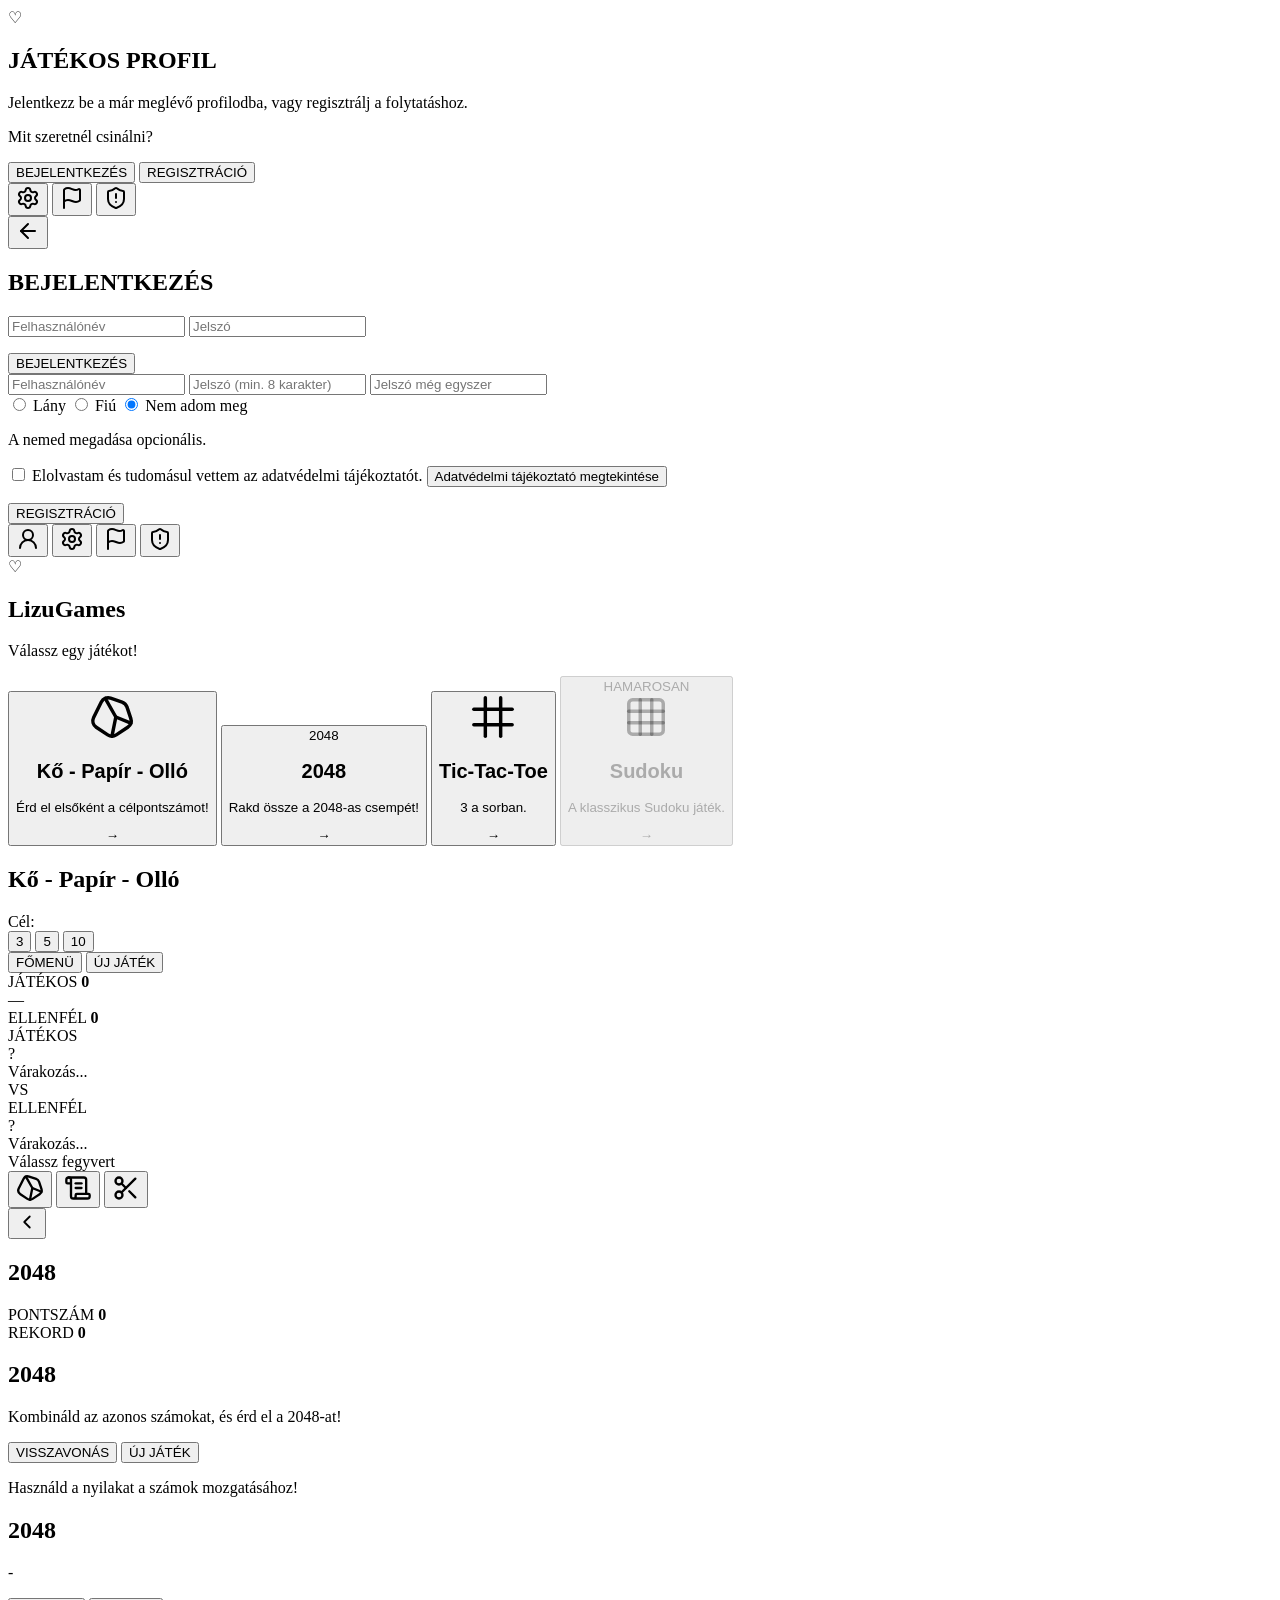
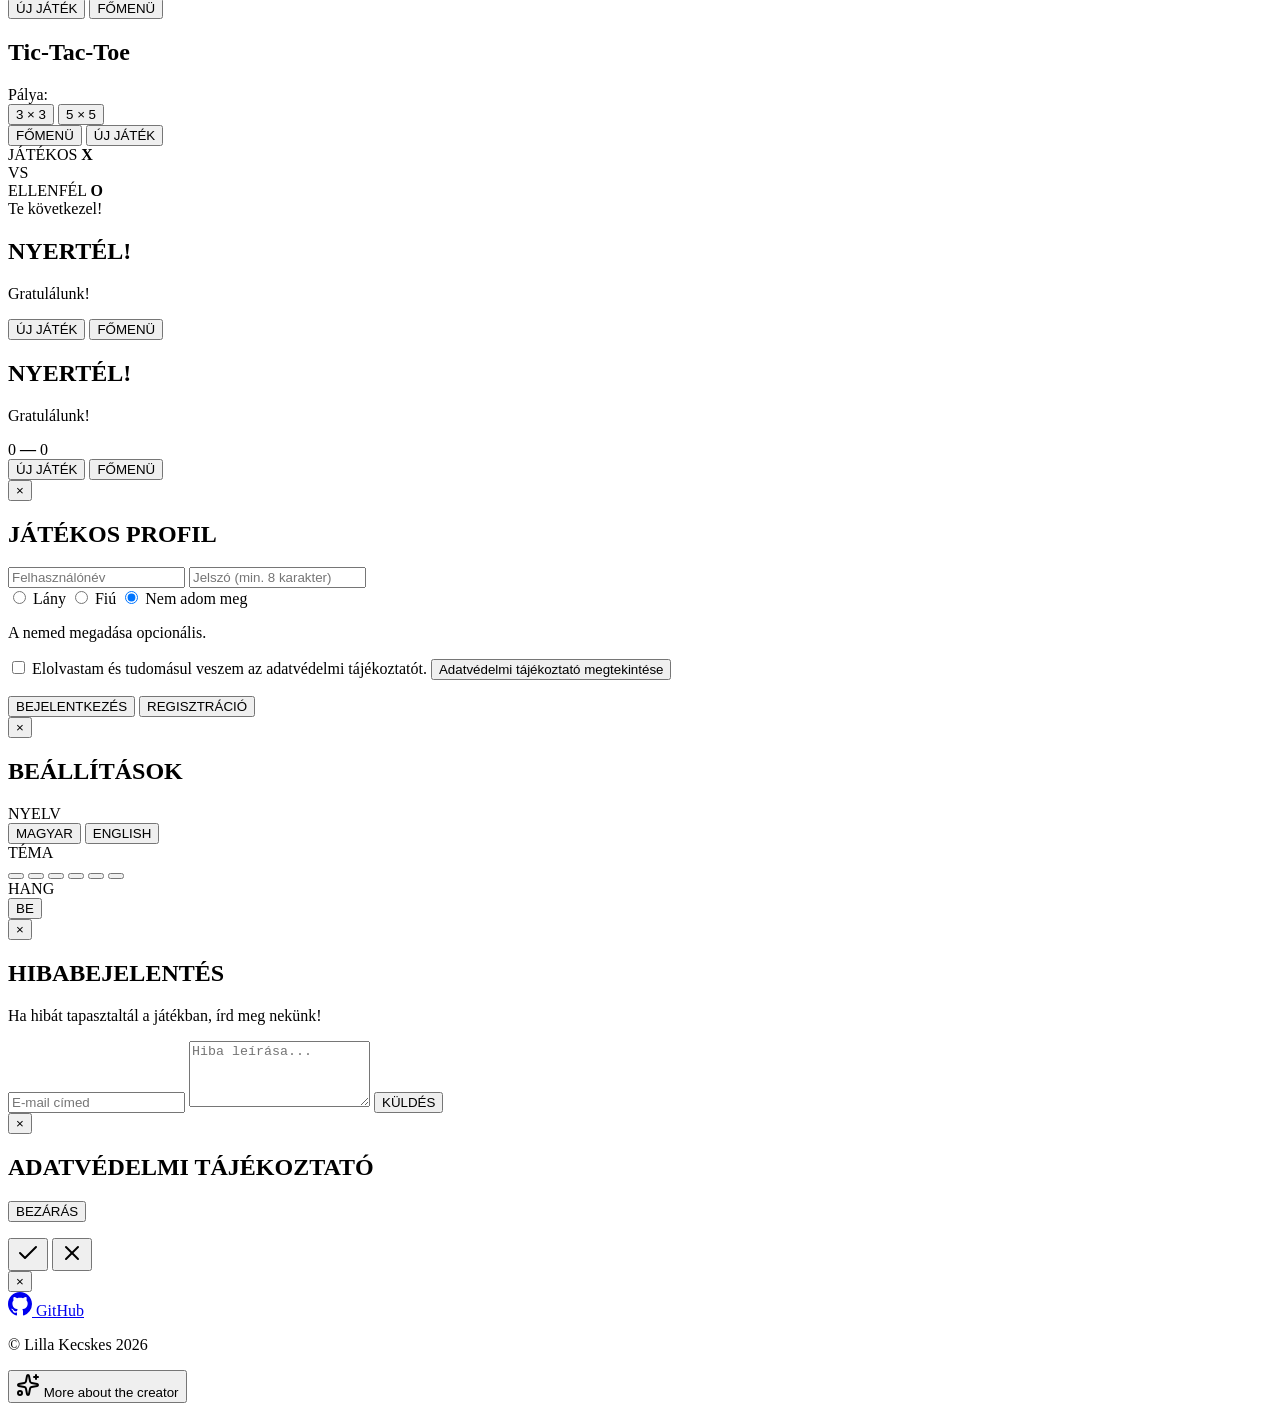
==== public/index.html @ 019bc243 "javitas html" ====
<!DOCTYPE html>
</html><html lang="hu">

<head>
    <meta charset="UTF-8">
    <meta name="viewport" content="width=device-width, initial-scale=1.0">
    <title>Lizu&lt;3</title>
    <link rel="stylesheet" href="style.css">
</head>

<body>
    <main class="game-container">

        <section id="auth-screen" class="screen active">
            <div class="auth-page-content">

                <div class="logo">
                    <span class="logo-heart-text">♡</span>
                </div>

                <h1 class="games-title">
                    <span data-i18n="playerProfile">
                        JÁTÉKOS PROFIL
                    </span>
                </h1>

                <p class="games-subtitle" data-i18n="authWelcome">
                    Jelentkezz be a már meglévő profilodba, vagy regisztrálj a folytatáshoz.
                </p>

                <div
                    id="auth-choice-view"
                    class="auth-choice-view">

                    <p
                        class="auth-choice-question">
                        Mit szeretnél csinálni?
                    </p>

                    <div class="auth-choice-buttons">

                        <button
                            id="auth-login-tab"
                            class="primary-btn auth-choice-btn"
                            type="button"
                            data-i18n="login">
                            BEJELENTKEZÉS
                        </button>

                        <button
                            id="auth-register-tab"
                            class="secondary-btn auth-choice-btn"
                            type="button"
                            data-i18n="register">
                            REGISZTRÁCIÓ
                        </button>

                    </div>

                </div>

                <div class="auth-page-top-buttons">

                    <button
                        id="auth-settings-btn"
                        class="icon-btn"
                        title="Beállítások"
                        aria-label="Beállítások">

                        <svg xmlns="http://www.w3.org/2000/svg"
                            width="24"
                            height="24"
                            viewBox="0 0 24 24"
                            fill="none"
                            stroke="currentColor"
                            stroke-width="2"
                            stroke-linecap="round"
                            stroke-linejoin="round">

                            <path
                                d="M9.671 4.136a2.34 2.34 0 0 1 4.659 0
                                2.34 2.34 0 0 0 3.319 1.915
                                2.34 2.34 0 0 1 2.33 4.033
                                2.34 2.34 0 0 0 0 3.831
                                2.34 2.34 0 0 1-2.33 4.033
                                2.34 2.34 0 0 0-3.319 1.915
                                2.34 2.34 0 0 1-4.659 0
                                2.34 2.34 0 0 0-3.32-1.915
                                2.34 2.34 0 0 1-2.33-4.033
                                2.34 2.34 0 0 0 0-3.831
                                A2.34 2.34 0 0 1 6.35 6.051
                                a2.34 2.34 0 0 0 3.319-1.915" />

                            <circle cx="12" cy="12" r="3" />

                        </svg>
                    </button>

                    <button
                        id="auth-report-modal-btn"
                        class="icon-btn"
                        title="Hibabejelentés"
                        aria-label="Hibabejelentés">

                        <svg xmlns="http://www.w3.org/2000/svg"
                            width="24"
                            height="24"
                            viewBox="0 0 24 24"
                            fill="none"
                            stroke="currentColor"
                            stroke-width="2"
                            stroke-linecap="round"
                            stroke-linejoin="round">

                            <path
                                d="M4 22V4a1 1 0 0 1 .4-.8
                                A6 6 0 0 1 8 2c3 0 5 2
                                7.333 2q2 0 3.067-.8
                                A1 1 0 0 1 20 4v10
                                a1 1 0 0 1-.4.8
                                A6 6 0 0 1 16 16
                                c-3 0-5-2-8-2
                                a6 6 0 0 0-4 1.528" />

                        </svg>
                    </button>

                    <button
                        id="auth-privacy-modal-btn"
                        class="icon-btn"
                        title="Adatvédelmi tájékoztató"
                        aria-label="Adatvédelmi tájékoztató">

                        <svg xmlns="http://www.w3.org/2000/svg"
                            width="24"
                            height="24"
                            viewBox="0 0 24 24"
                            fill="none"
                            stroke="currentColor"
                            stroke-width="2"
                            stroke-linecap="round"
                            stroke-linejoin="round">

                            <path
                                d="M20 13c0 5-3.5 7.5-7.66 8.95
                                a1 1 0 0 1-.67-.01
                                C7.5 20.5 4 18 4 13V6
                                a1 1 0 0 1 1-1
                                c2 0 4.5-1.2 6.24-2.72
                                a1.17 1.17 0 0 1 1.52 0
                                C14.51 3.81 17 5 19 5
                                a1 1 0 0 1 1 1z" />

                            <path d="M12 8v4" />
                            <path d="M12 16h.01" />

                        </svg>
                    </button>

                </div>

                <div
                    id="auth-form-view"
                    class="auth-form-view">

                    <div class="auth-form-header">

                        <button
                            id="auth-back-btn"
                            class="auth-back-btn"
                            type="button"
                            aria-label="Vissza"
                            title="Vissza">

                            <svg xmlns="http://www.w3.org/2000/svg"
                                width="24"
                                height="24"
                                viewBox="0 0 24 24"
                                fill="none"
                                stroke="currentColor"
                                stroke-width="2"
                                stroke-linecap="round"
                                stroke-linejoin="round"
                                aria-hidden="true">
                                <path d="M19 12H5" />
                                <path d="M12 19l-7-7 7-7" />
                            </svg>

                        </button>

                        <h2
                            id="auth-form-title"
                            class="auth-form-title">
                            BEJELENTKEZÉS
                        </h2>

                    </div>

                <div id="auth-login-form" class="auth-page-form">

                    <div class="auth-inputs">

                        <input
                            type="text"
                            id="auth-login-username"
                            placeholder="Felhasználónév"
                            maxlength="20"
                            autocomplete="username">

                        <input
                            type="password"
                            id="auth-login-password"
                            placeholder="Jelszó"
                            maxlength="128"
                            autocomplete="current-password">

                        <p
                            id="profile-auth-error"
                            class="error-text"
                            role="alert">
                        </p>

                    </div>

                    <button
                        id="auth-login-submit"
                        class="primary-btn auth-submit-btn"
                        type="button"
                        data-i18n="login">
                        BEJELENTKEZÉS
                    </button>

                </div>

                <div
                    id="auth-register-form"
                    class="auth-page-form">

                    <div class="auth-inputs">

                        <input
                            type="text"
                            id="auth-register-username"
                            placeholder="Felhasználónév"
                            maxlength="20"
                            autocomplete="username">

                        <input
                            type="password"
                            id="auth-register-password"
                            placeholder="Jelszó (min. 8 karakter)"
                            maxlength="128"
                            autocomplete="new-password">

                        <input
                            type="password"
                            id="auth-register-password-confirm"
                            placeholder="Jelszó még egyszer"
                            maxlength="128"
                            autocomplete="new-password">

                        <div class="gender-selection">

                            <label class="gender-btn">

                                <input
                                    type="radio"
                                    name="auth-gender"
                                    value="girl">

                                <span data-i18n="girl">
                                    Lány
                                </span>

                            </label>

                            <label class="gender-btn">

                                <input
                                    type="radio"
                                    name="auth-gender"
                                    value="boy">

                                <span data-i18n="boy">
                                    Fiú
                                </span>

                            </label>

                            <label class="gender-btn">

                                <input
                                    type="radio"
                                    name="auth-gender"
                                    value=""
                                    checked>

                                <span data-i18n="genderNone">
                                    Nem adom meg
                                </span>

                            </label>

                        </div>

                        <p
                            class="field-note"
                            data-i18n="genderOptionalNote">
                            A nemed megadása opcionális.
                        </p>

                        <div class="privacy-consent-row">

                            <label class="privacy-checkbox-label">

                                <input
                                    type="checkbox"
                                    id="auth-register-privacy">

                                <span data-i18n="privacyCheckboxLabel">
                                    Elolvastam és tudomásul vettem az adatvédelmi tájékoztatót.
                                </span>

                            </label>

                            <button
                                type="button"
                                id="auth-register-privacy-link"
                                class="privacy-link-btn"
                                data-i18n="privacyCheckboxLink">
                                Adatvédelmi tájékoztató megtekintése
                            </button>

                        </div>

                        <p
                            id="auth-register-error"
                            class="error-text"
                            role="alert">
                        </p>

                    </div>

                    <button
                        id="auth-register-submit"
                        class="primary-btn auth-submit-btn"
                        type="button"
                        data-i18n="register">
                        REGISZTRÁCIÓ
                    </button>

                </div>

                </div>

            </div>
        </section>

        <section id="menu-screen" class="screen">

            <div class="top-settings-bar">

                <button
                    id="profile-btn"
                    class="icon-btn"
                    title="Profil"
                    aria-label="Profil">

                    <svg xmlns="http://www.w3.org/2000/svg"
                        width="24"
                        height="24"
                        viewBox="0 0 24 24"
                        fill="none"
                        stroke="currentColor"
                        stroke-width="2"
                        stroke-linecap="round"
                        stroke-linejoin="round">

                        <circle cx="12" cy="8" r="5" />
                        <path d="M20 21a8 8 0 0 0-16 0" />

                    </svg>
                </button>

                <button
                    id="settings-btn"
                    class="icon-btn"
                    title="Beállítások"
                    aria-label="Beállítások">

                    <svg xmlns="http://www.w3.org/2000/svg"
                        width="24"
                        height="24"
                        viewBox="0 0 24 24"
                        fill="none"
                        stroke="currentColor"
                        stroke-width="2"
                        stroke-linecap="round"
                        stroke-linejoin="round">

                        <path
                            d="M9.671 4.136a2.34 2.34 0 0 1 4.659 0
                            2.34 2.34 0 0 0 3.319 1.915
                            2.34 2.34 0 0 1 2.33 4.033
                            2.34 2.34 0 0 0 0 3.831
                            2.34 2.34 0 0 1-2.33 4.033
                            2.34 2.34 0 0 0-3.319 1.915
                            2.34 2.34 0 0 1-4.659 0
                            2.34 2.34 0 0 0-3.32-1.915
                            2.34 2.34 0 0 1-2.33-4.033
                            2.34 2.34 0 0 0 0-3.831
                            A2.34 2.34 0 0 1 6.35 6.051
                            a2.34 2.34 0 0 0 3.319-1.915" />

                        <circle cx="12" cy="12" r="3" />

                    </svg>
                </button>

                <button
                    id="report-modal-btn"
                    class="icon-btn"
                    title="Hibabejelentés"
                    aria-label="Hibabejelentés">

                    <svg xmlns="http://www.w3.org/2000/svg"
                        width="24"
                        height="24"
                        viewBox="0 0 24 24"
                        fill="none"
                        stroke="currentColor"
                        stroke-width="2"
                        stroke-linecap="round"
                        stroke-linejoin="round">

                        <path
                            d="M4 22V4a1 1 0 0 1 .4-.8
                            A6 6 0 0 1 8 2c3 0 5 2
                            7.333 2q2 0 3.067-.8
                            A1 1 0 0 1 20 4v10
                            a1 1 0 0 1-.4.8
                            A6 6 0 0 1 16 16
                            c-3 0-5-2-8-2
                            a6 6 0 0 0-4 1.528" />

                    </svg>
                </button>

                <button
                    id="privacy-modal-btn"
                    class="icon-btn"
                    title="Adatvédelmi tájékoztató"
                    aria-label="Adatvédelmi tájékoztató">

                    <svg xmlns="http://www.w3.org/2000/svg"
                        width="24"
                        height="24"
                        viewBox="0 0 24 24"
                        fill="none"
                        stroke="currentColor"
                        stroke-width="2"
                        stroke-linecap="round"
                        stroke-linejoin="round">

                        <path
                            d="M20 13c0 5-3.5 7.5-7.66 8.95
                            a1 1 0 0 1-.67-.01
                            C7.5 20.5 4 18 4 13V6
                            a1 1 0 0 1 1-1
                            c2 0 4.5-1.2 6.24-2.72
                            a1.17 1.17 0 0 1 1.52 0
                            C14.51 3.81 17 5 19 5
                            a1 1 0 0 1 1 1z" />

                        <path d="M12 8v4" />
                        <path d="M12 16h.01" />

                    </svg>
                </button>

            </div>

            <div class="logo">
                <span class="logo-heart-text">♡</span>
            </div>

            <h1 class="games-title">
                <span data-i18n="siteTitle">
                    LizuGames
                </span>
            </h1>

            <p
                class="games-subtitle"
                data-i18n="selectGame">
                Válassz egy játékot!
            </p>

            <div class="games-grid">

                <!-- RPS -->
                <button
                    id="rps-game-btn"
                    class="game-card">

                    <div class="game-card-icon">

                        <svg xmlns="http://www.w3.org/2000/svg"
                            width="46"
                            height="46"
                            viewBox="0 0 24 24"
                            fill="none"
                            stroke="currentColor"
                            stroke-width="1.8"
                            stroke-linecap="round"
                            stroke-linejoin="round">

                            <path
                                d="M11.264 2.205A4 4 0 0 0 6.42 4.211l-4 8
                                a4 4 0 0 0 1.359 5.117l6 4
                                a4 4 0 0 0 4.438 0l6-4
                                a4 4 0 0 0 1.576-4.592l-2-6
                                a4 4 0 0 0-2.53-2.53z" />

                            <path d="M11.99 22 14 12l7.822 3.184" />
                            <path d="M14 12 8.47 2.302" />

                        </svg>

                    </div>

                    <div class="game-card-content">

                        <h2 data-i18n="rpsTitle">
                            Kő - Papír - Olló
                        </h2>

                        <p data-i18n="rpsDescription">
                            Érd el elsőként a célpontszámot!
                        </p>

                    </div>

                    <span class="game-card-arrow">
                        →
                    </span>

                </button>


                <!-- 2048 -->
                <button
                    id="2048-game-btn"
                    class="game-card">

                    <div class="game-card-icon">

                        <span class="game-2048-icon">
                            2048
                        </span>

                    </div>

                    <div class="game-card-content">

                        <h2 data-i18n="game2048Title">
                            2048
                        </h2>

                        <p data-i18n="game2048Description">
                            Rakd össze a 2048-as csempét!
                        </p>

                    </div>

                    <span class="game-card-arrow">
                        →
                    </span>

                </button>

                <button
                    id="tictactoe-game-btn"
                    class="game-card">

                    <div class="game-card-icon">

                        <svg xmlns="http://www.w3.org/2000/svg"
                            width="46"
                            height="46"
                            viewBox="0 0 24 24"
                            fill="none"
                            stroke="currentColor"
                            stroke-width="1.8"
                            stroke-linecap="round"
                            stroke-linejoin="round">

                            <path d="M8 2v20" />
                            <path d="M16 2v20" />
                            <path d="M2 8h20" />
                            <path d="M2 16h20" />

                        </svg>

                    </div>

                    <div class="game-card-content">

                        <h2 data-i18n="tictactoeTitle">
                            Tic-Tac-Toe
                        </h2>

                        <p data-i18n="tictactoeDescription">
                            3 a sorban.
                        </p>

                    </div>

                    <span class="game-card-arrow">
                        →
                    </span>

                </button>

                <button
                    id="sudoku-game-btn"
                    class="game-card game-card-disabled"
                    disabled
                    aria-disabled="true">

                    <span
                        class="game-card-coming-soon"
                        data-i18n="comingSoon">
                        HAMAROSAN
                    </span>

                    <div class="game-card-icon">

                        <svg xmlns="http://www.w3.org/2000/svg"
                            width="46"
                            height="46"
                            viewBox="0 0 24 24"
                            fill="none"
                            stroke="currentColor"
                            stroke-width="1.8"
                            stroke-linecap="round"
                            stroke-linejoin="round">

                            <rect x="3" y="3" width="18" height="18" rx="2" />

                            <path d="M3 9h18" />
                            <path d="M3 15h18" />
                            <path d="M9 3v18" />
                            <path d="M15 3v18" />

                        </svg>

                    </div>

                    <div class="game-card-content">

                        <h2 data-i18n="sudokuTitle">
                            Sudoku
                        </h2>

                        <p data-i18n="sudokuDescription">
                            A klasszikus Sudoku játék.
                        </p>

                    </div>

                    <span class="game-card-arrow">
                        →
                    </span>

                </button>

            </div>

        </section>

        <section id="game-screen" class="screen">

            <header class="game-header">

                <h1 data-i18n="title">
                    Kő - Papír - Olló
                </h1>

                <div class="top-controls-container">

                    <div class="target-score-selector">

                        <span
                            class="target-score-selector-label"
                            data-i18n="targetScoreLabel">
                            Cél:
                        </span>

                        <div class="target-score-buttons">

                            <button
                                class="target-score-btn"
                                data-difficulty="3">
                                3
                            </button>

                            <button
                                class="target-score-btn"
                                data-difficulty="5">
                                5
                            </button>

                            <button
                                class="target-score-btn"
                                data-difficulty="10">
                                10
                            </button>

                        </div>

                    </div>

                    <div class="game-header-buttons">

                        <button
                            id="menu-game-btn"
                            class="reset-btn"
                            data-i18n="mainMenu">
                            FŐMENÜ
                        </button>

                        <button
                            id="reset-btn"
                            class="reset-btn"
                            data-i18n="reset">
                            ÚJ JÁTÉK
                        </button>

                    </div>

                </div>

            </header>

            <div class="scoreboard">

                <div class="score-box">

                    <span
                        class="score-label"
                        data-i18n="you">
                        JÁTÉKOS
                    </span>

                    <strong
                        id="player-score"
                        class="score-num">
                        0
                    </strong>

                </div>

                <div class="score-divider">
                    —
                </div>

                <div class="score-box">

                    <span
                        class="score-label"
                        data-i18n="opponent">
                        ELLENFÉL
                    </span>

                    <strong
                        id="computer-score"
                        class="score-num">
                        0
                    </strong>

                </div>

            </div>

            <div
                id="target-score-info"
                class="target-score-info">
            </div>

            <div class="battle">

                <div class="player-card card">

                    <span
                        class="card-title"
                        data-i18n="you">
                        JÁTÉKOS
                    </span>

                    <div
                        id="player-choice"
                        class="choice-display">
                        ?
                    </div>

                    <span
                        id="player-choice-name"
                        class="choice-name"
                        data-i18n="waiting">
                        Várakozás...
                    </span>

                </div>

                <div class="vs">
                    VS
                </div>

                <div class="computer-card card">

                    <span
                        class="card-title"
                        data-i18n="opponent">
                        ELLENFÉL
                    </span>

                    <div
                        id="computer-choice"
                        class="choice-display">
                        ?
                    </div>

                    <span
                        id="computer-choice-name"
                        class="choice-name"
                        data-i18n="waiting">
                        Várakozás...
                    </span>

                </div>

            </div>

            <div
                id="result"
                class="result"
                data-i18n="chooseWeapon">
                Válassz fegyvert
            </div>

            <div id="round-status"></div>

            <div class="choices">

                <button
                    class="choice-btn"
                    data-choice="rock"
                    aria-label="Kő">

                    <svg xmlns="http://www.w3.org/2000/svg"
                        width="28"
                        height="28"
                        viewBox="0 0 24 24"
                        fill="none"
                        stroke="currentColor"
                        stroke-width="2"
                        stroke-linecap="round"
                        stroke-linejoin="round">

                        <path
                            d="M11.264 2.205A4 4 0 0 0 6.42 4.211l-4 8
                            a4 4 0 0 0 1.359 5.117l6 4
                            a4 4 0 0 0 4.438 0l6-4
                            a4 4 0 0 0 1.576-4.592l-2-6
                            a4 4 0 0 0-2.53-2.53z" />

                        <path d="M11.99 22 14 12l7.822 3.184" />
                        <path d="M14 12 8.47 2.302" />

                    </svg>

                </button>

                <button
                    class="choice-btn"
                    data-choice="paper"
                    aria-label="Papír">

                    <svg xmlns="http://www.w3.org/2000/svg"
                        width="28"
                        height="28"
                        viewBox="0 0 24 24"
                        fill="none"
                        stroke="currentColor"
                        stroke-width="2"
                        stroke-linecap="round"
                        stroke-linejoin="round">

                        <path d="M15 12h-5" />
                        <path d="M15 8h-5" />
                        <path d="M19 17V5a2 2 0 0 0-2-2H4" />

                        <path
                            d="M8 21h12a2 2 0 0 0 2-2v-1
                            a1 1 0 0 0-1-1H11
                            a1 1 0 0 0-1 1v1
                            a2 2 0 1 1-4 0V5
                            a2 2 0 1 0-4 0v2
                            a1 1 0 0 0 1 1h3" />

                    </svg>

                </button>

                <button
                    class="choice-btn"
                    data-choice="scissors"
                    aria-label="Olló">

                    <svg xmlns="http://www.w3.org/2000/svg"
                        width="28"
                        height="28"
                        viewBox="0 0 24 24"
                        fill="none"
                        stroke="currentColor"
                        stroke-width="2"
                        stroke-linecap="round"
                        stroke-linejoin="round">

                        <circle cx="6" cy="6" r="3" />
                        <path d="M8.12 8.12 12 12" />
                        <path d="M20 4 8.12 15.88" />
                        <circle cx="6" cy="18" r="3" />
                        <path d="M14.8 14.8 20 20" />

                    </svg>

                </button>

            </div>

        </section>

        <section id="game-2048-screen" class="screen">

            <header class="game-2048-header">

                <button
                    id="2048-menu-btn"
                    class="icon-btn"
                    title="Főmenü"
                    aria-label="Főmenü">

                    <svg xmlns="http://www.w3.org/2000/svg"
                        width="22"
                        height="22"
                        viewBox="0 0 24 24"
                        fill="none"
                        stroke="currentColor"
                        stroke-width="2"
                        stroke-linecap="round"
                        stroke-linejoin="round">

                        <path d="M15 18l-6-6 6-6" />

                    </svg>

                </button>

                <h1>
                    2048
                </h1>

                <div class="game-2048-score-container">

                    <div class="game-2048-score-box">

                        <span data-i18n="score2048">
                            PONTSZÁM
                        </span>

                        <strong id="2048-score">
                            0
                        </strong>

                    </div>

                    <div class="game-2048-score-box">

                        <span data-i18n="best2048">
                            REKORD
                        </span>

                        <strong id="2048-best">
                            0
                        </strong>

                    </div>

                </div>

            </header>

            <div class="game-2048-intro">

                <div>

                    <h2 data-i18n="game2048Title">
                        2048
                    </h2>

                    <p data-i18n="game2048Instructions">
                        Kombináld az azonos számokat, és érd el a 2048-at!
                    </p>

                </div>

                <div class="game-2048-actions">

                    <button
                        id="2048-undo-btn"
                        class="secondary-btn"
                        data-i18n="undo2048">
                        VISSZAVONÁS
                    </button>

                    <button
                        id="2048-new-game-btn"
                        class="primary-btn"
                        data-i18n="new2048Game">
                        ÚJ JÁTÉK
                    </button>

                </div>

            </div>

            <div
                id="2048-board"
                class="game-2048-board"
                aria-label="2048 game board">
            </div>

            <p
                id="2048-message"
                class="game-2048-message"
                data-i18n="game2048Ready">
                Használd a nyilakat a számok mozgatásához!
            </p>

            <div
                id="2048-overlay"
                class="game-2048-overlay">

                <div class="game-2048-overlay-content">

                    <h2 id="2048-overlay-title">
                        2048
                    </h2>

                    <p id="2048-overlay-text">
                        -
                    </p>

                    <button
                        id="2048-overlay-new-game"
                        class="primary-btn"
                        data-i18n="new2048Game">
                        ÚJ JÁTÉK
                    </button>

                    <button
                        id="2048-overlay-menu"
                        class="secondary-btn"
                        data-i18n="mainMenu">
                        FŐMENÜ
                    </button>

                </div>

            </div>

        </section>

        <section id="tictactoe-screen" class="screen">

            <header class="game-header">

                <h1 data-i18n="tictactoeTitle">
                    Tic-Tac-Toe
                </h1>

                <div class="top-controls-container">

                    <div class="target-score-selector">

                        <span
                            class="target-score-selector-label"
                            data-i18n="boardSizeLabel">
                            Pálya:
                        </span>

                        <div class="target-score-buttons">

                            <button
                                id="tictactoe-3x3-btn"
                                class="target-score-btn active">
                                3 × 3
                            </button>

                            <button
                                id="tictactoe-5x5-btn"
                                class="target-score-btn">
                                5 × 5
                            </button>

                        </div>

                    </div>

                    <div class="game-header-buttons">

                        <button
                            id="tictactoe-menu-btn"
                            class="reset-btn"
                            data-i18n="mainMenu">
                            FŐMENÜ
                        </button>

                        <button
                            id="tictactoe-new-game-btn"
                            class="reset-btn"
                            data-i18n="reset">
                            ÚJ JÁTÉK
                        </button>

                    </div>

                </div>

            </header>

            <div class="tictactoe-info">

                <div class="tictactoe-player-info">

                    <span
                        class="card-title"
                        data-i18n="you">
                        JÁTÉKOS
                    </span>

                    <strong id="tictactoe-player-symbol">
                        X
                    </strong>

                </div>

                <div class="vs">
                    VS
                </div>

                <div class="tictactoe-player-info">

                    <span
                        class="card-title"
                        data-i18n="opponent">
                        ELLENFÉL
                    </span>

                    <strong id="tictactoe-computer-symbol">
                        O
                    </strong>

                </div>

            </div>

            <div
                id="tictactoe-message"
                class="result">
                Te következel!
            </div>

            <div
                id="tictactoe-board"
                class="tictactoe-board"
                aria-label="Tic-Tac-Toe játéktábla">
            </div>

        </section>

        <section id="tictactoe-end-screen" class="screen">

            <div class="end-icon">
            </div>

            <h1 id="tictactoe-end-title">
                NYERTÉL!
            </h1>

            <p id="tictactoe-end-message">
                Gratulálunk!
            </p>

            <div class="end-buttons">

                <button
                    id="tictactoe-new-game-end-btn"
                    class="primary-btn"
                    data-i18n="playAgain">
                    ÚJ JÁTÉK
                </button>

                <button
                    id="tictactoe-menu-end-btn"
                    class="secondary-btn"
                    data-i18n="mainMenu">
                    FŐMENÜ
                </button>

            </div>

        </section>

        <section id="end-screen" class="screen">

            <div
                id="end-icon"
                class="end-icon">
            </div>

            <h1 id="end-title">
                NYERTÉL!
            </h1>

            <p id="end-message">
                Gratulálunk!
            </p>

            <div class="final-score">

                <span id="final-player-score">
                    0
                </span>

                <strong>
                    —
                </strong>

                <span id="final-computer-score">
                    0
                </span>

            </div>

            <div class="end-buttons">

                <button
                    id="play-again-btn"
                    class="primary-btn"
                    data-i18n="playAgain">
                    ÚJ JÁTÉK
                </button>

                <button
                    id="menu-btn"
                    class="secondary-btn"
                    data-i18n="mainMenu">
                    FŐMENÜ
                </button>

            </div>

        </section>

        <div
            id="profile-modal"
            class="modal">

            <div class="modal-content">

                <button
                    class="modal-close"
                    data-close="profile-modal">
                    ×
                </button>

                <h2 data-i18n="playerProfile">
                    JÁTÉKOS PROFIL
                </h2>

                <div id="profile-auth-forms">

                    <div class="auth-inputs">

                        <input
                            type="text"
                            id="username-input"
                            placeholder="Felhasználónév"
                            maxlength="20"
                            autocomplete="username">

                        <input
                            type="password"
                            id="password-input"
                            placeholder="Jelszó (min. 8 karakter)"
                            maxlength="128"
                            autocomplete="current-password">

                        <div class="gender-selection">

                            <label class="gender-btn">

                                <input
                                    type="radio"
                                    name="gender"
                                    value="girl">

                                <span data-i18n="girl">
                                    Lány
                                </span>

                            </label>

                            <label class="gender-btn">

                                <input
                                    type="radio"
                                    name="gender"
                                    value="boy">

                                <span data-i18n="boy">
                                    Fiú
                                </span>

                            </label>

                            <label class="gender-btn">

                                <input
                                    type="radio"
                                    name="gender"
                                    value=""
                                    checked>

                                <span data-i18n="genderNone">
                                    Nem adom meg
                                </span>

                            </label>

                        </div>

                        <p
                            class="field-note"
                            data-i18n="genderOptionalNote">
                            A nemed megadása opcionális.
                        </p>

                        <div class="privacy-consent-row">

                            <label class="privacy-checkbox-label">

                                <input
                                    type="checkbox"
                                    id="privacy-checkbox">

                                <span data-i18n="privacyCheckboxLabel">
                                    Elolvastam és tudomásul veszem az adatvédelmi tájékoztatót.
                                </span>

                            </label>

                            <button
                                type="button"
                                id="privacy-checkbox-link"
                                class="privacy-link-btn"
                                data-i18n="privacyCheckboxLink">
                                Adatvédelmi tájékoztató megtekintése
                            </button>

                        </div>

                        <p
                            id="auth-error"
                            class="error-text">
                        </p>

                    </div>

                    <div class="auth-buttons">

                        <button
                            id="login-btn"
                            class="primary-btn"
                            data-i18n="login">
                            BEJELENTKEZÉS
                        </button>

                        <button
                            id="register-btn"
                            class="secondary-btn"
                            data-i18n="register">
                            REGISZTRÁCIÓ
                        </button>

                    </div>

                </div>


                <div
                    id="logged-in-view"
                    style="display: none;">

                    <div class="profile-header-info">

                        <div>

                            <span data-i18n="loggedInAs">
                                Bejelentkezve:
                            </span>

                            <strong id="current-username">
                            </strong>

                        </div>

                        <div class="join-date-row">

                            <svg xmlns="http://www.w3.org/2000/svg"
                                width="18"
                                height="18"
                                viewBox="0 0 24 24"
                                fill="none"
                                stroke="currentColor"
                                stroke-width="2"
                                stroke-linecap="round"
                                stroke-linejoin="round"
                                class="ui-icon-svg">

                                <path d="M8 2v3" />
                                <path d="M16 2v3" />

                                <rect
                                    x="3"
                                    y="3"
                                    width="18"
                                    height="18"
                                    rx="2" />

                                <path d="M3 9h18" />

                                <path d="M8 13h.01" />
                                <path d="M12 13h.01" />
                                <path d="M16 13h.01" />

                                <path d="M8 17h.01" />
                                <path d="M12 17h.01" />
                                <path d="M16 17h.01" />

                            </svg>

                            <span data-i18n="joinedDate">
                                Csatlakozott:
                            </span>

                            <span id="user-join-date">
                                -
                            </span>

                        </div>

                    </div>


                    <div
                        class="profile-game-switch"
                        role="tablist">

                        <button
                            type="button"
                            class="profile-game-tab active"
                            data-profile-game="rps"
                            data-i18n="rpsTitle"
                            role="tab"
                            aria-selected="true">
                            Kő - Papír - Olló
                        </button>

                        <button
                            type="button"
                            class="profile-game-tab"
                            data-profile-game="2048"
                            data-i18n="game2048Title"
                            role="tab"
                            aria-selected="false">
                            2048
                        </button>

                    </div>


                    <div
                        id="rps-stats-block"
                        class="profile-stats-block active">

                        <div class="statistics-grid">

                            <div class="stat-card">

                                <span data-i18n="gamesPlayed">
                                    LEJÁTSZOTT
                                </span>

                                <strong id="games-played">
                                    0
                                </strong>

                            </div>

                            <div class="stat-card">

                                <span data-i18n="wins">
                                    GYŐZELEM
                                </span>

                                <strong id="total-wins">
                                    0
                                </strong>

                            </div>

                            <div class="stat-card">

                                <span data-i18n="losses">
                                    VERESÉG
                                </span>

                                <strong id="total-losses">
                                    0
                                </strong>

                            </div>

                            <div class="stat-card">

                                <span data-i18n="draws">
                                    DÖNTETLEN
                                </span>

                                <strong id="total-draws">
                                    0
                                </strong>

                            </div>

                        </div>


                        <div class="win-rate">

                            <span data-i18n="winRate">
                                GYŐZELMI ARÁNY
                            </span>

                            <strong id="win-rate">
                                0%
                            </strong>

                        </div>


                        <div class="choice-statistics">

                            <h3 data-i18n="favoriteChoice">
                                LEGTÖBBET HASZNÁLT
                            </h3>

                            <div class="choice-stat">

                                <span data-i18n="rock">
                                    KŐ
                                </span>

                                <strong id="rock-used">
                                    0
                                </strong>

                            </div>

                            <div class="choice-stat">

                                <span data-i18n="paper">
                                    PAPÍR
                                </span>

                                <strong id="paper-used">
                                    0
                                </strong>

                            </div>

                            <div class="choice-stat">

                                <span data-i18n="scissors">
                                    OLLÓ
                                </span>

                                <strong id="scissors-used">
                                    0
                                </strong>

                            </div>

                        </div>

                    </div>


                    <div
                        id="game2048-stats-block"
                        class="profile-stats-block">

                        <div class="statistics-grid">

                            <div class="stat-card">

                                <span data-i18n="matches2048">
                                    JÁTSZOTT MECCSEK
                                </span>

                                <strong id="matches-2048">
                                    0
                                </strong>

                            </div>

                            <div class="stat-card">

                                <span data-i18n="bestScore2048Stat">
                                    LEGJOBB PONTSZÁM
                                </span>

                                <strong id="best-score-2048">
                                    0
                                </strong>

                            </div>

                            <div class="stat-card">

                                <span data-i18n="undosUsed2048">
                                    HASZNÁLT VISSZAVONÁSOK
                                </span>

                                <strong id="undos-used-2048">
                                    0
                                </strong>

                            </div>

                        </div>

                    </div>


                    <div class="profile-actions">

                        <button
                            id="reset-statistics-btn"
                            class="danger-btn"
                            data-i18n="resetStatistics">
                            STATISZTIKÁK TÖRLÉSE
                        </button>

                        <button
                            id="logout-btn"
                            class="danger-btn"
                            data-i18n="logout">
                            KIJELENTKEZÉS
                        </button>

                    </div>

                </div>

            </div>

        </div>

        <div
            id="settings-modal"
            class="modal">

            <div class="modal-content">

                <button
                    class="modal-close"
                    data-close="settings-modal">
                    ×
                </button>

                <h2 data-i18n="settings">
                    BEÁLLÍTÁSOK
                </h2>

                <div class="setting-row">

                    <div>

                        <span
                            class="setting-title"
                            data-i18n="language">
                            NYELV
                        </span>

                    </div>

                    <div class="setting-language">

                        <button
                            class="setting-lang-btn"
                            data-setting-lang="hu">
                            MAGYAR
                        </button>

                        <button
                            class="setting-lang-btn"
                            data-setting-lang="en">
                            ENGLISH
                        </button>

                    </div>

                </div>


                <div class="setting-row color-setting-row">

                    <div>

                        <span
                            class="setting-title"
                            data-i18n="theme">
                            TÉMA
                        </span>

                    </div>

                    <div class="theme-preset-options">

                        <button
                            class="theme-preset-btn"
                            data-theme="cream-teal"
                            style="--c1: #ffefb3; --c2: #013e37;"
                            title="Cream & Teal">
                        </button>

                        <button
                            class="theme-preset-btn"
                            data-theme="wine-pink"
                            style="--c1: #70020f; --c2: #ffdee2;"
                            title="Wine & Pink">
                        </button>

                        <button
                            class="theme-preset-btn"
                            data-theme="olive-cream"
                            style="--c1: #9ca764; --c2: #f1e8c7;"
                            title="Olive & Cream">
                        </button>

                        <button
                            class="theme-preset-btn"
                            data-theme="pink-brown"
                            style="--c1: #efcedb; --c2: #4f2b1f;"
                            title="Pink & Brown">
                        </button>

                        <button
                            class="theme-preset-btn"
                            data-theme="blue-brown"
                            style="--c1: #a0beda; --c2: #34211b;"
                            title="Blue & Brown">
                        </button>

                        <button
                            class="theme-preset-btn"
                            data-theme="yellow-plum"
                            style="--c1: #ffec8e; --c2: #631d3f;"
                            title="Yellow & Plum">
                        </button>

                    </div>

                </div>


                <div class="setting-row">

                    <div>

                        <span
                            class="setting-title"
                            data-i18n="sound">
                            HANG
                        </span>

                    </div>

                    <button
                        id="sound-toggle"
                        class="sound-toggle">

                        <span id="sound-toggle-text">
                            BE
                        </span>

                    </button>

                </div>

            </div>

        </div>

        <div
            id="report-modal"
            class="modal">

            <div class="modal-content">

                <button
                    class="modal-close"
                    data-close="report-modal">
                    ×
                </button>

                <h2 data-i18n="reportTitle">
                    HIBABEJELENTÉS
                </h2>

                <p
                    class="description"
                    data-i18n="reportDescription">
                    Ha hibát tapasztaltál a játékban, írd meg nekünk!
                </p>

                <form
                    action="https://formspree.io/f/xdenerve"
                    method="POST"
                    class="auth-inputs">

                    <input
                        type="email"
                        name="email"
                        placeholder="E-mail címed"
                        required>

                    <textarea
                        name="message"
                        placeholder="Hiba leírása..."
                        rows="4"
                        class="report-textarea"
                        required></textarea>

                    <button
                        type="submit"
                        class="primary-btn"
                        data-i18n="send">
                        KÜLDÉS
                    </button>

                </form>

            </div>

        </div>

        <div
            id="privacy-modal"
            class="modal">

            <div class="modal-content">

                <button
                    class="modal-close"
                    data-close="privacy-modal">
                    ×
                </button>

                <h2 data-i18n="privacyTitle">
                    ADATVÉDELMI TÁJÉKOZTATÓ
                </h2>

                <div
                    class="privacy-text"
                    data-i18n-html="privacyText">
                </div>

                <button
                    class="close-settings-btn secondary-btn"
                    data-close="privacy-modal"
                    data-i18n="close">
                    BEZÁRÁS
                </button>

            </div>

        </div>

        <div
            id="confirm-modal"
            class="modal">

            <div
                class="modal-content confirm-modal-content">

                <p
                    id="confirm-message"
                    class="confirm-message">
                </p>

                <div class="confirm-buttons">

                    <button
                        id="confirm-yes-btn"
                        class="confirm-btn confirm-yes"
                        aria-label="Igen">

                        <svg xmlns="http://www.w3.org/2000/svg"
                            width="24"
                            height="24"
                            viewBox="0 0 24 24"
                            fill="none"
                            stroke="currentColor"
                            stroke-width="2"
                            stroke-linecap="round"
                            stroke-linejoin="round">

                            <path d="M20 6 9 17l-5-5" />

                        </svg>

                    </button>

                    <button
                        id="confirm-no-btn"
                        class="confirm-btn confirm-no"
                        aria-label="Nem">

                        <svg xmlns="http://www.w3.org/2000/svg"
                            width="24"
                            height="24"
                            viewBox="0 0 24 24"
                            fill="none"
                            stroke="currentColor"
                            stroke-width="2"
                            stroke-linecap="round"
                            stroke-linejoin="round">

                            <path d="M18 6 6 18" />
                            <path d="m6 6 12 12" />

                        </svg>

                    </button>

                </div>

            </div>

        </div>

        <div
            id="creator-modal"
            class="modal">

            <div
                class="modal-content creator-modal-content">

                <button
                    class="modal-close"
                    data-close="creator-modal">
                    ×
                </button>

                <div class="creator-info">

                    <a
                        href="https://github.com/Lizu333"
                        target="_blank"
                        rel="noopener noreferrer"
                        class="github-link">

                        <svg xmlns="http://www.w3.org/2000/svg"
                            width="24"
                            height="24"
                            fill="currentColor"
                            viewBox="0 0 16 16">

                            <path
                                d="M8 0C3.58 0 0 3.58 0 8
                                c0 3.54 2.29 6.53
                                5.47 7.59
                                .4.07.55-.17.55-.38
                                0-.19-.01-.82-.01-1.49
                                -2.01.37-2.53-.49-2.69-.94
                                -.09-.23-.48-.94-.82-1.13
                                -.28-.15-.68-.52-.01-.53
                                .63-.01 1.08.58 1.23.82
                                .72 1.21 1.87.87 2.33.66
                                .07-.52.28-.87.51-1.07
                                -1.78-.2-3.64-.89-3.64-3.95
                                0-.87.31-1.59.82-2.15
                                -.08-.2-.36-1.02.08-2.12
                                0 0 .67-.21 2.2.82
                                .64-.18 1.32-.27 2-.27
                                s1.36.09 2 .27
                                c1.53-1.04 2.2-.82 2.2-.82
                                .44 1.1.16 1.92.08 2.12
                                .51.56.82 1.27.82 2.15
                                0 3.07-1.87 3.75-3.65 3.95
                                .29.25.54.73.54 1.48
                                0 1.07-.01 1.93-.01 2.2
                                0 .21.15.46.55.38
                                A8.01 8.01 0 0 0 16 8
                                c0-4.42-3.58-8-8-8" />

                        </svg>

                        <span>
                            GitHub
                        </span>

                    </a>

                    <p class="copyright-text">
                        © Lilla Kecskes 2026
                    </p>

                </div>

            </div>

        </div>

    </main>

    <div class="creator-tab-container">

        <button
            id="creator-modal-btn"
            class="creator-tab-btn"
            title="More about the creator"
            aria-label="More about the creator">

            <svg xmlns="http://www.w3.org/2000/svg"
                width="24"
                height="24"
                viewBox="0 0 24 24"
                fill="none"
                stroke="currentColor"
                stroke-width="2"
                stroke-linecap="round"
                stroke-linejoin="round">

                <path
                    d="M11.017 2.814a1 1 0 0 1 1.966 0
                    l1.051 5.558a2 2 0 0 0 1.594 1.594
                    l5.558 1.051a1 1 0 0 1 0 1.966
                    l-5.558 1.051a2 2 0 0 0-1.594 1.594
                    l-1.051 5.558a1 1 0 0 1-1.966 0
                    l-1.051-5.558a2 2 0 0 0-1.594-1.594
                    l-5.558-1.051a1 1 0 0 1 0-1.966
                    l5.558-1.051a2 2 0 0 0 1.594-1.594z" />

                <path d="M20 2v4" />
                <path d="M22 4h-4" />
                <circle cx="4" cy="20" r="2" />

            </svg>

            <span
                class="hover-text"
                data-i18n="moreAboutCreator">
                More about the creator
            </span>

        </button>

    </div>


    <script
        type="module"
        src="main.js">
    </script>

</body>

</html>
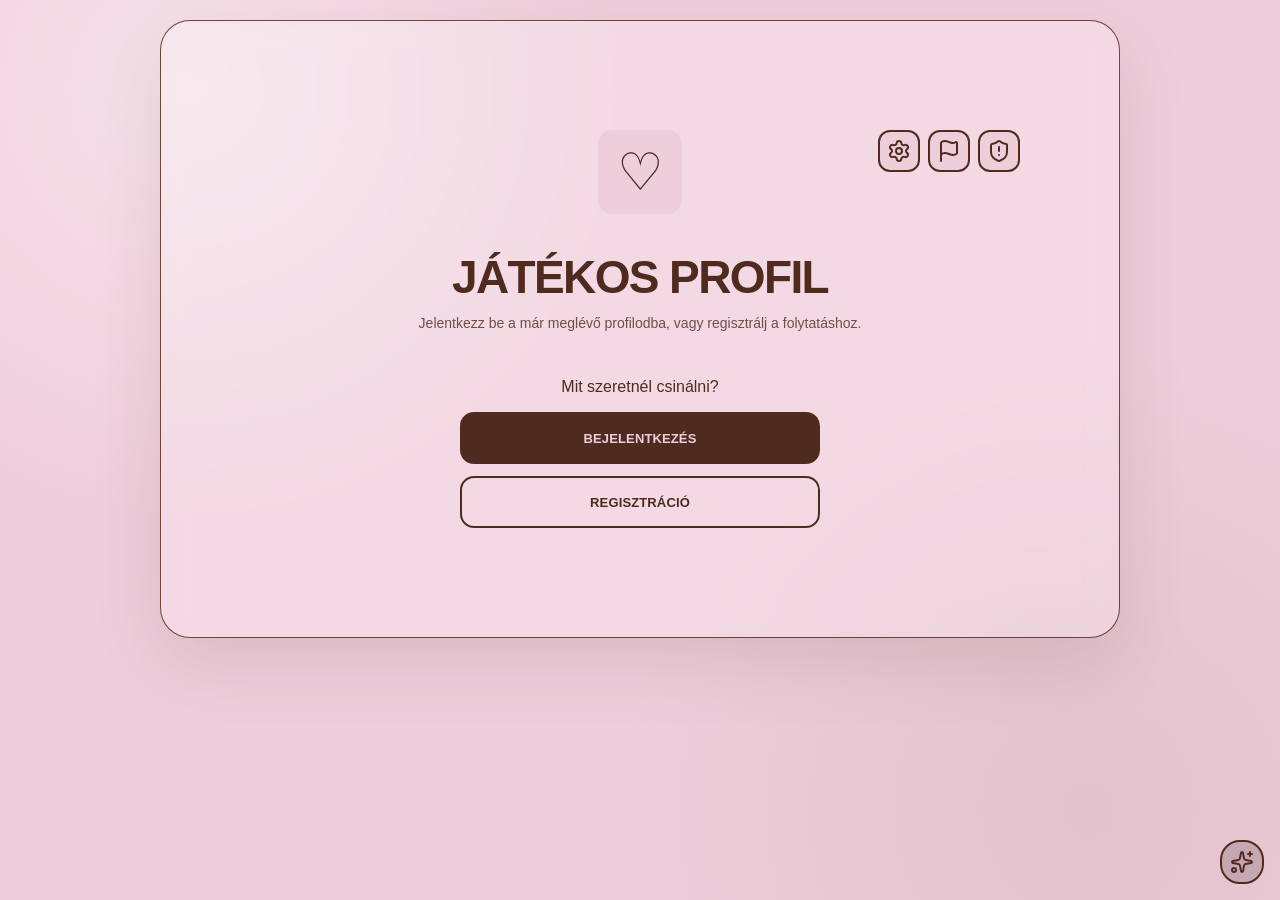
==== commit 861dd5ee: "utolso javitas a mai napon" ====
--- a/public/index.html
+++ b/public/index.html
@@ -1,5 +1,6 @@
+
 <!DOCTYPE html>
-</html><html lang="hu">
+<html lang="hu">
 
 <head>
     <meta charset="UTF-8">
@@ -11,53 +12,9 @@
 <body>
     <main class="game-container">
 
-        <section id="auth-screen" class="screen active">
+        <section id="auth-screen" class="screen active auth-choice-mode">
+
             <div class="auth-page-content">
-
-                <div class="logo">
-                    <span class="logo-heart-text">♡</span>
-                </div>
-
-                <h1 class="games-title">
-                    <span data-i18n="playerProfile">
-                        JÁTÉKOS PROFIL
-                    </span>
-                </h1>
-
-                <p class="games-subtitle" data-i18n="authWelcome">
-                    Jelentkezz be a már meglévő profilodba, vagy regisztrálj a folytatáshoz.
-                </p>
-
-                <div
-                    id="auth-choice-view"
-                    class="auth-choice-view">
-
-                    <p
-                        class="auth-choice-question">
-                        Mit szeretnél csinálni?
-                    </p>
-
-                    <div class="auth-choice-buttons">
-
-                        <button
-                            id="auth-login-tab"
-                            class="primary-btn auth-choice-btn"
-                            type="button"
-                            data-i18n="login">
-                            BEJELENTKEZÉS
-                        </button>
-
-                        <button
-                            id="auth-register-tab"
-                            class="secondary-btn auth-choice-btn"
-                            type="button"
-                            data-i18n="register">
-                            REGISZTRÁCIÓ
-                        </button>
-
-                    </div>
-
-                </div>
 
                 <div class="auth-page-top-buttons">
 
@@ -66,33 +23,9 @@
                         class="icon-btn"
                         title="Beállítások"
                         aria-label="Beállítások">
-
-                        <svg xmlns="http://www.w3.org/2000/svg"
-                            width="24"
-                            height="24"
-                            viewBox="0 0 24 24"
-                            fill="none"
-                            stroke="currentColor"
-                            stroke-width="2"
-                            stroke-linecap="round"
-                            stroke-linejoin="round">
-
-                            <path
-                                d="M9.671 4.136a2.34 2.34 0 0 1 4.659 0
-                                2.34 2.34 0 0 0 3.319 1.915
-                                2.34 2.34 0 0 1 2.33 4.033
-                                2.34 2.34 0 0 0 0 3.831
-                                2.34 2.34 0 0 1-2.33 4.033
-                                2.34 2.34 0 0 0-3.319 1.915
-                                2.34 2.34 0 0 1-4.659 0
-                                2.34 2.34 0 0 0-3.32-1.915
-                                2.34 2.34 0 0 1-2.33-4.033
-                                2.34 2.34 0 0 0 0-3.831
-                                A2.34 2.34 0 0 1 6.35 6.051
-                                a2.34 2.34 0 0 0 3.319-1.915" />
-
+                        <svg xmlns="http://www.w3.org/2000/svg" width="24" height="24" viewBox="0 0 24 24" fill="none" stroke="currentColor" stroke-width="2" stroke-linecap="round" stroke-linejoin="round">
+                            <path d="M9.671 4.136a2.34 2.34 0 0 1 4.659 0 2.34 2.34 0 0 0 3.319 1.915 2.34 2.34 0 0 1 2.33 4.033 2.34 2.34 0 0 0 0 3.831 2.34 2.34 0 0 1-2.33 4.033 2.34 2.34 0 0 0-3.319 1.915 2.34 2.34 0 0 1-4.659 0 2.34 2.34 0 0 0-3.32-1.915 2.34 2.34 0 0 1-2.33-4.033 2.34 2.34 0 0 0 0-3.831 A2.34 2.34 0 0 1 6.35 6.051a2.34 2.34 0 0 0 3.319-1.915" />
                             <circle cx="12" cy="12" r="3" />
-
                         </svg>
                     </button>
 
@@ -101,27 +34,8 @@
                         class="icon-btn"
                         title="Hibabejelentés"
                         aria-label="Hibabejelentés">
-
-                        <svg xmlns="http://www.w3.org/2000/svg"
-                            width="24"
-                            height="24"
-                            viewBox="0 0 24 24"
-                            fill="none"
-                            stroke="currentColor"
-                            stroke-width="2"
-                            stroke-linecap="round"
-                            stroke-linejoin="round">
-
-                            <path
-                                d="M4 22V4a1 1 0 0 1 .4-.8
-                                A6 6 0 0 1 8 2c3 0 5 2
-                                7.333 2q2 0 3.067-.8
-                                A1 1 0 0 1 20 4v10
-                                a1 1 0 0 1-.4.8
-                                A6 6 0 0 1 16 16
-                                c-3 0-5-2-8-2
-                                a6 6 0 0 0-4 1.528" />
-
+                        <svg xmlns="http://www.w3.org/2000/svg" width="24" height="24" viewBox="0 0 24 24" fill="none" stroke="currentColor" stroke-width="2" stroke-linecap="round" stroke-linejoin="round">
+                            <path d="M4 22V4a1 1 0 0 1 .4-.8A6 6 0 0 1 8 2c3 0 5 2 7.333 2q2 0 3.067-.8A1 1 0 0 1 20 4v10a1 1 0 0 1-.4.8A6 6 0 0 1 16 16c-3 0-5-2-8-2a6 6 0 0 0-4 1.528" />
                         </svg>
                     </button>
 
@@ -130,226 +44,87 @@
                         class="icon-btn"
                         title="Adatvédelmi tájékoztató"
                         aria-label="Adatvédelmi tájékoztató">
-
-                        <svg xmlns="http://www.w3.org/2000/svg"
-                            width="24"
-                            height="24"
-                            viewBox="0 0 24 24"
-                            fill="none"
-                            stroke="currentColor"
-                            stroke-width="2"
-                            stroke-linecap="round"
-                            stroke-linejoin="round">
-
-                            <path
-                                d="M20 13c0 5-3.5 7.5-7.66 8.95
-                                a1 1 0 0 1-.67-.01
-                                C7.5 20.5 4 18 4 13V6
-                                a1 1 0 0 1 1-1
-                                c2 0 4.5-1.2 6.24-2.72
-                                a1.17 1.17 0 0 1 1.52 0
-                                C14.51 3.81 17 5 19 5
-                                a1 1 0 0 1 1 1z" />
-
+                        <svg xmlns="http://www.w3.org/2000/svg" width="24" height="24" viewBox="0 0 24 24" fill="none" stroke="currentColor" stroke-width="2" stroke-linecap="round" stroke-linejoin="round">
+                            <path d="M20 13c0 5-3.5 7.5-7.66 8.95a1 1 0 0 1-.67-.01C7.5 20.5 4 18 4 13V6a1 1 0 0 1 1-1c2 0 4.5-1.2 6.24-2.72a1.17 1.17 0 0 1 1.52 0C14.51 3.81 17 5 19 5a1 1 0 0 1 1 1z" />
                             <path d="M12 8v4" />
                             <path d="M12 16h.01" />
-
                         </svg>
                     </button>
 
                 </div>
 
-                <div
-                    id="auth-form-view"
-                    class="auth-form-view">
+                <div class="logo">
+                    <span class="logo-heart-text">♡</span>
+                </div>
+
+                <h1 class="games-title">
+                    <span data-i18n="playerProfile">JÁTÉKOS PROFIL</span>
+                </h1>
+
+                <p class="games-subtitle" data-i18n="authWelcome">
+                    Jelentkezz be a már meglévő profilodba, vagy regisztrálj a folytatáshoz.
+                </p>
+
+                <div id="auth-choice-view" class="auth-choice-view">
+                    <p class="auth-choice-question">Mit szeretnél csinálni?</p>
+                    <div class="auth-choice-buttons">
+                        <button id="auth-login-tab" class="primary-btn auth-choice-btn" type="button" data-i18n="login">BEJELENTKEZÉS</button>
+                        <button id="auth-register-tab" class="secondary-btn auth-choice-btn" type="button" data-i18n="register">REGISZTRÁCIÓ</button>
+                    </div>
+                </div>
+
+                <div id="auth-form-view" class="auth-form-view">
 
                     <div class="auth-form-header">
-
-                        <button
-                            id="auth-back-btn"
-                            class="auth-back-btn"
-                            type="button"
-                            aria-label="Vissza"
-                            title="Vissza">
-
-                            <svg xmlns="http://www.w3.org/2000/svg"
-                                width="24"
-                                height="24"
-                                viewBox="0 0 24 24"
-                                fill="none"
-                                stroke="currentColor"
-                                stroke-width="2"
-                                stroke-linecap="round"
-                                stroke-linejoin="round"
-                                aria-hidden="true">
-                                <path d="M19 12H5" />
-                                <path d="M12 19l-7-7 7-7" />
-                            </svg>
-
-                        </button>
-
-                        <h2
-                            id="auth-form-title"
-                            class="auth-form-title">
-                            BEJELENTKEZÉS
-                        </h2>
-
-                    </div>
-
-                <div id="auth-login-form" class="auth-page-form">
-
-                    <div class="auth-inputs">
-
-                        <input
-                            type="text"
-                            id="auth-login-username"
-                            placeholder="Felhasználónév"
-                            maxlength="20"
-                            autocomplete="username">
-
-                        <input
-                            type="password"
-                            id="auth-login-password"
-                            placeholder="Jelszó"
-                            maxlength="128"
-                            autocomplete="current-password">
-
-                        <p
-                            id="profile-auth-error"
-                            class="error-text"
-                            role="alert">
-                        </p>
-
-                    </div>
-
-                    <button
-                        id="auth-login-submit"
-                        class="primary-btn auth-submit-btn"
-                        type="button"
-                        data-i18n="login">
-                        BEJELENTKEZÉS
-                    </button>
-
-                </div>
-
-                <div
-                    id="auth-register-form"
-                    class="auth-page-form">
-
-                    <div class="auth-inputs">
-
-                        <input
-                            type="text"
-                            id="auth-register-username"
-                            placeholder="Felhasználónév"
-                            maxlength="20"
-                            autocomplete="username">
-
-                        <input
-                            type="password"
-                            id="auth-register-password"
-                            placeholder="Jelszó (min. 8 karakter)"
-                            maxlength="128"
-                            autocomplete="new-password">
-
-                        <input
-                            type="password"
-                            id="auth-register-password-confirm"
-                            placeholder="Jelszó még egyszer"
-                            maxlength="128"
-                            autocomplete="new-password">
-
-                        <div class="gender-selection">
-
-                            <label class="gender-btn">
-
-                                <input
-                                    type="radio"
-                                    name="auth-gender"
-                                    value="girl">
-
-                                <span data-i18n="girl">
-                                    Lány
-                                </span>
-
-                            </label>
-
-                            <label class="gender-btn">
-
-                                <input
-                                    type="radio"
-                                    name="auth-gender"
-                                    value="boy">
-
-                                <span data-i18n="boy">
-                                    Fiú
-                                </span>
-
-                            </label>
-
-                            <label class="gender-btn">
-
-                                <input
-                                    type="radio"
-                                    name="auth-gender"
-                                    value=""
-                                    checked>
-
-                                <span data-i18n="genderNone">
-                                    Nem adom meg
-                                </span>
-
-                            </label>
-
+                        <button id="auth-back-btn" class="auth-back-btn" type="button" aria-label="Vissza">←</button>
+                        <h2 id="auth-form-title" class="auth-form-title">BEJELENTKEZÉS</h2>
+                    </div>
+
+                    <div id="auth-login-form" class="auth-page-form">
+                        <div class="auth-inputs">
+                            <input type="text" id="auth-login-username" placeholder="Felhasználónév" maxlength="20" autocomplete="username">
+                            <input type="password" id="auth-login-password" placeholder="Jelszó" maxlength="128" autocomplete="current-password">
+                            <p id="profile-auth-error" class="error-text" role="alert"></p>
                         </div>
-
-                        <p
-                            class="field-note"
-                            data-i18n="genderOptionalNote">
-                            A nemed megadása opcionális.
-                        </p>
-
-                        <div class="privacy-consent-row">
-
-                            <label class="privacy-checkbox-label">
-
-                                <input
-                                    type="checkbox"
-                                    id="auth-register-privacy">
-
-                                <span data-i18n="privacyCheckboxLabel">
-                                    Elolvastam és tudomásul vettem az adatvédelmi tájékoztatót.
-                                </span>
-
-                            </label>
-
-                            <button
-                                type="button"
-                                id="auth-register-privacy-link"
-                                class="privacy-link-btn"
-                                data-i18n="privacyCheckboxLink">
-                                Adatvédelmi tájékoztató megtekintése
-                            </button>
-
+                        <button id="auth-login-submit" class="primary-btn auth-submit-btn" type="button" data-i18n="login">BEJELENTKEZÉS</button>
+                    </div>
+
+                    <div id="auth-register-form" class="auth-page-form">
+                        <div class="auth-inputs">
+                            <input type="text" id="auth-register-username" placeholder="Felhasználónév" maxlength="20" autocomplete="username">
+                            <input type="password" id="auth-register-password" placeholder="Jelszó (min. 8 karakter)" maxlength="128" autocomplete="new-password">
+                            <input type="password" id="auth-register-password-confirm" placeholder="Jelszó még egyszer" maxlength="128" autocomplete="new-password">
+
+                            <div class="gender-selection">
+                                <label class="gender-btn">
+                                    <input type="radio" name="auth-gender" value="girl">
+                                    <span data-i18n="girl">Lány</span>
+                                </label>
+                                <label class="gender-btn">
+                                    <input type="radio" name="auth-gender" value="boy">
+                                    <span data-i18n="boy">Fiú</span>
+                                </label>
+                                <label class="gender-btn">
+                                    <input type="radio" name="auth-gender" value="" checked>
+                                    <span data-i18n="genderNone">Nem adom meg</span>
+                                </label>
+                            </div>
+
+                            <p class="field-note" data-i18n="genderOptionalNote">A nemed megadása opcionális.</p>
+
+                            <div class="privacy-consent-row">
+                                <label class="privacy-checkbox-label">
+                                    <input type="checkbox" id="auth-register-privacy">
+                                    <span data-i18n="privacyCheckboxLabel">Elolvastam és tudomásul vettem az adatvédelmi tájékoztatót.</span>
+                                </label>
+                                <button type="button" id="auth-register-privacy-link" class="privacy-link-btn" data-i18n="privacyCheckboxLink">Adatvédelmi tájékoztató megtekintése</button>
+                            </div>
+
+                            <p id="auth-register-error" class="error-text" role="alert"></p>
                         </div>
 
-                        <p
-                            id="auth-register-error"
-                            class="error-text"
-                            role="alert">
-                        </p>
-
-                    </div>
-
-                    <button
-                        id="auth-register-submit"
-                        class="primary-btn auth-submit-btn"
-                        type="button"
-                        data-i18n="register">
-                        REGISZTRÁCIÓ
-                    </button>
-
-                </div>
+                        <button id="auth-register-submit" class="primary-btn auth-submit-btn" type="button" data-i18n="register">REGISZTRÁCIÓ</button>
+                    </div>
 
                 </div>
 
--- a/public/style.css
+++ b/public/style.css
@@ -0,0 +1,2875 @@
+
+:root {
+    --bg: #efcedb;
+    --accent: #4f2b1f;
+    --surface: rgba(0, 0, 0, 0.15);
+    --surface-hover: rgba(255, 255, 255, 0.12);
+    --radius: 14px;
+    --transition: 0.25s ease;
+}
+
+body[data-theme="cream-teal"] {
+    --bg: #ffefb3;
+    --accent: #013e37;
+}
+
+body[data-theme="wine-pink"] {
+    --bg: #802b35;
+    --accent: #ffdee2;
+}
+
+body[data-theme="olive-cream"] {
+    --bg: #3f442a;
+    --accent: #f1e8c7;
+}
+
+body[data-theme="pink-brown"] {
+    --bg: #efcedb;
+    --accent: #4f2b1f;
+}
+
+body[data-theme="blue-brown"] {
+    --bg: #a0beda;
+    --accent: #34211b;
+}
+
+body[data-theme="yellow-plum"] {
+    --bg: #ffec8e;
+    --accent: #631d3f;
+}
+
+* {
+    margin: 0;
+    padding: 0;
+    box-sizing: border-box;
+}
+
+body {
+    min-height: 100vh;
+    display: flex;
+    justify-content: center;
+    align-items: center;
+    padding: 20px;
+    font-family: Inter, ui-sans-serif, system-ui, -apple-system, BlinkMacSystemFont, "Segoe UI", sans-serif;
+    background-color: var(--bg);
+    color: var(--accent);
+    transition: background-color var(--transition), color var(--transition);
+}
+
+button {
+    font-family: inherit;
+    -webkit-tap-highlight-color: transparent;
+}
+
+.game-container {
+    position: relative;
+    width: min(900px, 100%);
+    min-height: 600px;
+    padding: 40px;
+    background: var(--surface);
+    border: 2px solid var(--accent);
+    border-radius: 24px;
+    display: flex;
+    flex-direction: column;
+    justify-content: center;
+}
+
+.top-settings-bar {
+    position: absolute;
+    top: 20px;
+    right: 20px;
+    display: flex;
+    align-items: center;
+    gap: 10px;
+    z-index: 10;
+}
+
+.icon-btn {
+    width: 42px;
+    height: 42px;
+    border: 2px solid var(--accent);
+    border-radius: 12px;
+    background: var(--bg);
+    color: var(--accent);
+    cursor: pointer;
+    display: flex;
+    align-items: center;
+    justify-content: center;
+    transition: var(--transition);
+}
+
+.icon-btn:hover {
+    transform: translateY(-2px);
+    background: var(--accent);
+    color: var(--bg);
+}
+
+.screen {
+    display: none;
+}
+
+.screen.active {
+    display: block;
+    animation: fadeIn 0.2s ease;
+}
+
+@keyframes fadeIn {
+    from {
+        opacity: 0;
+        transform: translateY(5px);
+    }
+
+    to {
+        opacity: 1;
+        transform: translateY(0);
+    }
+}
+
+#menu-screen {
+    text-align: center;
+    padding: 30px 20px;
+}
+
+.logo {
+    width: 84px;
+    height: 84px;
+    margin: 0 auto 36px;
+    border-radius: 14px;
+    background: var(--bg);
+    color: var(--accent);
+    display: flex;
+    align-items: center;
+    justify-content: center;
+}
+
+.logo-heart-text {
+    font-size: 52px;
+    line-height: 1;
+    display: flex;
+    align-items: center;
+    justify-content: center;
+    width: 100%;
+    height: 100%;
+    user-select: none;
+}
+
+#menu-screen h1 {
+    margin-bottom: 10px;
+    font-size: clamp(28px, 5vw, 42px);
+    font-weight: 700;
+}
+
+.description {
+    max-width: 450px;
+    margin: 0 auto 28px;
+    font-size: 14px;
+    opacity: 0.9;
+}
+
+.primary-btn,
+.secondary-btn,
+.danger-btn {
+    border-radius: 12px;
+    padding: 14px 28px;
+    font-size: 14px;
+    font-weight: 600;
+    cursor: pointer;
+    transition: var(--transition);
+}
+
+.primary-btn {
+    border: 2px solid var(--accent);
+    background: var(--accent);
+    color: var(--bg);
+}
+
+.secondary-btn {
+    border: 2px solid var(--accent);
+    background: transparent;
+    color: var(--accent);
+}
+
+.secondary-btn:hover {
+    background: var(--surface-hover);
+}
+
+.danger-btn {
+    border: 2px solid var(--accent);
+    background: transparent;
+    color: var(--accent);
+}
+
+.menu-buttons {
+    display: flex;
+    justify-content: center;
+    gap: 12px;
+    margin-top: 16px;
+}
+
+.game-header {
+    display: flex;
+    justify-content: space-between;
+    align-items: flex-start;
+    width: 100%;
+    margin-bottom: 20px;
+}
+
+.game-header-buttons {
+    display: flex;
+    gap: 8px;
+}
+
+.game-header-buttons .reset-btn {
+    min-width: 110px;
+    padding: 8px 14px;
+}
+
+.top-controls-container {
+    display: flex;
+    flex-direction: column;
+    align-items: flex-end;
+    gap: 10px;
+}
+
+.top-controls-container .target-score-selector {
+    display: flex;
+    gap: 8px;
+}
+
+.game-header h1 {
+    font-size: clamp(20px, 4vw, 32px);
+}
+
+.reset-btn {
+    border: 2px solid var(--accent);
+    border-radius: 10px;
+    padding: 8px 14px;
+    background: transparent;
+    color: var(--accent);
+    font-weight: 600;
+    font-size: 12px;
+    cursor: pointer;
+    transition: var(--transition);
+}
+
+.reset-btn:hover {
+    background: var(--accent);
+    color: var(--bg);
+}
+
+.scoreboard {
+    display: flex;
+    justify-content: center;
+    align-items: center;
+    gap: 40px;
+    margin-bottom: 8px;
+}
+
+.target-score-info {
+    text-align: center;
+    font-size: 12px;
+    font-weight: 600;
+    letter-spacing: 0.5px;
+    opacity: 0.75;
+    margin-bottom: 22px;
+}
+
+.score-box {
+    display: flex;
+    flex-direction: column;
+    align-items: center;
+}
+
+.score-label {
+    font-size: 12px;
+    font-weight: 600;
+    letter-spacing: 1px;
+    opacity: 0.8;
+}
+
+.score-num {
+    font-size: 38px;
+    font-weight: 700;
+}
+
+.score-divider {
+    font-size: 24px;
+    opacity: 0.5;
+}
+
+.battle {
+    display: grid;
+    grid-template-columns: 1fr 40px 1fr;
+    align-items: center;
+    gap: 15px;
+    max-width: 650px;
+    margin: 0 auto;
+}
+
+.card {
+    min-height: 180px;
+    display: flex;
+    flex-direction: column;
+    justify-content: center;
+    align-items: center;
+    gap: 10px;
+    padding: 20px;
+    border: 2px solid var(--accent);
+    border-radius: var(--radius);
+    background: rgba(0, 0, 0, 0.05);
+    perspective: 500px;
+}
+
+.card-title {
+    align-items: center;
+    font-size: 11px;
+    font-weight: 700;
+    letter-spacing: 1px;
+}
+
+.choice-display {
+    font-size: 36px;
+    height: 48px;
+    display: flex;
+    align-items: center;
+    justify-content: center;
+}
+
+.choice-display.choice-reveal {
+    animation: cardFlipReveal 0.45s ease;
+}
+
+@keyframes cardFlipReveal {
+    0% {
+        transform: rotateY(90deg) scale(0.6);
+        opacity: 0;
+    }
+
+    60% {
+        transform: rotateY(-15deg) scale(1.05);
+        opacity: 1;
+    }
+
+    100% {
+        transform: rotateY(0deg) scale(1);
+        opacity: 1;
+    }
+}
+
+.choice-name {
+    font-size: 13px;
+    opacity: 0.8;
+}
+
+.vs {
+    text-align: center;
+    font-weight: 700;
+    opacity: 0.6;
+}
+
+.result {
+    text-align: center;
+    font-size: 18px;
+    font-weight: 600;
+    margin-top: 25px;
+    min-height: 27px;
+}
+
+#round-status {
+    text-align: center;
+    font-size: 13px;
+    opacity: 0.8;
+    margin-top: 4px;
+}
+
+.choices {
+    display: grid;
+    grid-template-columns: repeat(3, 1fr);
+    gap: 15px;
+    max-width: 650px;
+    margin: 20px auto 0;
+}
+
+.choice-btn {
+    border: 2px solid var(--accent);
+    border-radius: var(--radius);
+    padding: 18px;
+    background: transparent;
+    color: var(--accent);
+    cursor: pointer;
+    display: flex;
+    justify-content: center;
+    align-items: center;
+    transition: var(--transition);
+}
+
+.choice-btn:hover {
+    background: var(--accent);
+    color: var(--bg);
+    transform: translateY(-3px);
+}
+
+#end-screen {
+    text-align: center;
+    padding: 40px 20px;
+}
+
+.final-score {
+    font-size: 36px;
+    font-weight: 700;
+    margin: 20px 0 30px;
+}
+
+.end-buttons {
+    display: flex;
+    justify-content: center;
+    gap: 12px;
+}
+
+.modal {
+    position: fixed;
+    inset: 0;
+    display: none;
+    justify-content: center;
+    align-items: center;
+    padding: 20px;
+    background: rgba(0, 0, 0, 0.65);
+    z-index: 100;
+}
+
+.modal.active {
+    display: flex;
+}
+
+.modal-content {
+    position: relative;
+    width: min(480px, 100%);
+    padding: 32px;
+    background: var(--bg);
+    border: 2px solid var(--accent);
+    border-radius: 20px;
+    color: var(--accent);
+}
+
+.modal-close {
+    position: absolute;
+    top: 18px;
+    right: 18px;
+    background: transparent;
+    border: none;
+    color: var(--accent);
+    font-size: 26px;
+    cursor: pointer;
+    line-height: 1;
+}
+
+.auth-inputs {
+    display: flex;
+    flex-direction: column;
+    gap: 12px;
+    margin: 20px 0;
+}
+
+.auth-inputs input {
+    width: 100%;
+    background: transparent;
+    border: 1.5px solid var(--accent);
+    color: var(--accent);
+    padding: 12px 16px;
+    border-radius: var(--radius);
+    font-family: inherit;
+    outline: none;
+}
+
+.auth-inputs input::placeholder {
+    color: var(--accent);
+    opacity: 0.6;
+}
+
+.gender-selection {
+    display: flex;
+    gap: 12px;
+    margin: 8px 0;
+}
+
+.gender-btn input[type="radio"] {
+    position: absolute;
+    opacity: 0;
+    width: 0;
+    height: 0;
+}
+
+.gender-btn {
+    flex: 1;
+    display: flex;
+    flex-direction: column;
+    align-items: center;
+    justify-content: center;
+    gap: 6px;
+    padding: 12px 8px;
+    border: 2px solid var(--accent);
+    border-radius: var(--radius);
+    background: transparent;
+    color: var(--accent);
+    cursor: pointer;
+    font-size: 13px;
+    font-weight: 600;
+    transition: var(--transition);
+}
+
+.gender-btn:hover {
+    background: var(--surface-hover);
+}
+
+.gender-btn:has(input[type="radio"]:checked) {
+    background: var(--accent);
+    color: var(--bg);
+}
+
+.gender-btn:has(input[type="radio"]:checked) .gender-icon {
+    stroke: var(--bg);
+}
+
+.gender-icon {
+    transition: stroke var(--transition);
+}
+
+.field-note {
+    font-size: 11px;
+    opacity: 0.7;
+    margin-top: -4px;
+    text-align: center;
+}
+
+.privacy-consent-row {
+    display: flex;
+    flex-direction: column;
+    gap: 6px;
+    padding: 10px 2px 0;
+}
+
+.privacy-checkbox-label {
+    display: flex;
+    align-items: flex-start;
+    gap: 8px;
+    font-size: 12px;
+    line-height: 1.4;
+    cursor: pointer;
+}
+
+.privacy-checkbox-label input[type="checkbox"] {
+    margin-top: 2px;
+    width: 16px;
+    height: 16px;
+    accent-color: var(--accent);
+    flex-shrink: 0;
+    cursor: pointer;
+}
+
+.privacy-link-btn {
+    align-self: flex-start;
+    border: none;
+    background: transparent;
+    color: var(--accent);
+    font-size: 11px;
+    font-weight: 600;
+    text-decoration: underline;
+    cursor: pointer;
+    padding: 0;
+    opacity: 0.85;
+}
+
+.privacy-link-btn:hover {
+    opacity: 1;
+}
+
+.auth-buttons {
+    display: flex;
+    gap: 10px;
+}
+
+.auth-buttons button {
+    flex: 1;
+}
+
+.error-text {
+    font-size: 12px;
+    color: #ff5555;
+    margin-top: 4px;
+}
+
+.ui-icon-small {
+    width: 18px;
+    height: 18px;
+    object-fit: contain;
+    vertical-align: middle;
+}
+
+.join-date-row {
+    display: flex;
+    align-items: center;
+    justify-content: center;
+    gap: 6px;
+    margin-top: 6px;
+    font-size: 13px;
+}
+
+.setting-row {
+    display: flex;
+    justify-content: space-between;
+    align-items: center;
+    padding: 16px 0;
+    border-bottom: 1px solid rgba(255, 255, 255, 0.1);
+}
+
+.setting-title {
+    font-weight: 600;
+    font-size: 14px;
+}
+
+.theme-preset-options {
+    display: flex;
+    gap: 8px;
+    flex-wrap: wrap;
+    justify-content: flex-end;
+}
+
+.theme-preset-btn {
+    width: 32px;
+    height: 32px;
+    border-radius: 8px;
+    border: 2px solid var(--accent);
+    background: linear-gradient(135deg, var(--c1) 50%, var(--c2) 50%);
+    cursor: pointer;
+    transition: var(--transition);
+}
+
+.theme-preset-btn:hover {
+    transform: scale(1.1);
+}
+
+.target-score-selector {
+    display: flex;
+    align-items: center;
+    gap: 8px;
+}
+
+.target-score-selector-label {
+    font-size: 12px;
+    font-weight: 700;
+    letter-spacing: 0.5px;
+    opacity: 0.85;
+}
+
+.target-score-buttons {
+    display: flex;
+    gap: 6px;
+}
+
+.target-score-btn {
+    width: 42px;
+    height: 42px;
+    border: 2px solid var(--accent);
+    border-radius: 12px;
+    background: var(--bg);
+    color: var(--accent);
+    font-size: 14px;
+    font-weight: 700;
+    cursor: pointer;
+    display: flex;
+    align-items: center;
+    justify-content: center;
+    transition: var(--transition);
+}
+
+.target-score-btn:hover {
+    transform: translateY(-2px);
+    background: var(--accent);
+    color: var(--bg);
+}
+
+.target-score-btn.active {
+    background: var(--accent);
+    color: var(--bg);
+}
+
+.setting-language {
+    display: flex;
+    gap: 6px;
+}
+
+.setting-lang-btn {
+    border: 1px solid var(--accent);
+    border-radius: 8px;
+    background: transparent;
+    color: var(--accent);
+    padding: 6px 12px;
+    font-size: 12px;
+    font-weight: 600;
+    cursor: pointer;
+}
+
+.setting-lang-btn.active {
+    background: var(--accent);
+    color: var(--bg);
+}
+
+.sound-toggle {
+    display: flex;
+    align-items: center;
+    gap: 8px;
+    border: 1.5px solid var(--accent);
+    border-radius: 8px;
+    background: transparent;
+    color: var(--accent);
+    padding: 8px 16px;
+    cursor: pointer;
+    font-weight: 600;
+}
+
+.close-settings-btn {
+    width: 100%;
+    margin-top: 20px;
+}
+
+.profile-game-switch {
+    display: flex;
+    gap: 8px;
+    margin: 4px 0 15px;
+    padding: 4px;
+
+    border: 1px solid var(--accent);
+    border-radius: 12px;
+}
+
+.profile-game-tab {
+    flex: 1;
+
+    padding: 8px 10px;
+
+    border: none;
+    border-radius: 9px;
+    background: transparent;
+    color: var(--accent);
+
+    font-size: 11px;
+    font-weight: 700;
+    letter-spacing: 0.3px;
+
+    cursor: pointer;
+    transition: var(--transition);
+}
+
+.profile-game-tab.active {
+    background: var(--accent);
+    color: var(--bg);
+}
+
+.profile-stats-block {
+    display: none;
+}
+
+.profile-stats-block.active {
+    display: block;
+}
+
+.statistics-grid {
+    display: grid;
+    grid-template-columns: repeat(2, 1fr);
+    gap: 10px;
+    margin: 15px 0;
+}
+
+.stat-card {
+    padding: 12px;
+    border: 1px solid var(--accent);
+    border-radius: 10px;
+    text-align: center;
+    display: flex;
+    flex-direction: column;
+    gap: 4px;
+    font-size: 12px;
+}
+
+.win-rate {
+    text-align: center;
+    margin-bottom: 15px;
+    font-weight: 600;
+    font-size: 14px;
+}
+
+.choice-statistics {
+    border-top: 1px solid rgba(255, 255, 255, 0.1);
+    padding-top: 10px;
+    margin-bottom: 15px;
+}
+
+.choice-statistics h3 {
+    font-size: 12px;
+    text-align: center;
+    margin-bottom: 8px;
+    opacity: 0.8;
+}
+
+.choice-stat {
+    display: flex;
+    justify-content: space-between;
+    font-size: 13px;
+    padding: 3px 0;
+}
+
+.profile-actions {
+    display: flex;
+    flex-direction: column;
+    gap: 8px;
+}
+
+.main-title-svg {
+    display: flex;
+    align-items: center;
+    justify-content: center;
+    gap: 16px;
+    margin-bottom: 16px;
+    color: var(--accent);
+}
+
+.main-title-svg .title-icon {
+    width: clamp(32px, 5vw, 48px);
+    height: clamp(32px, 5vw, 48px);
+}
+
+.main-title-svg span {
+    font-size: clamp(24px, 4vw, 36px);
+    opacity: 0.7;
+}
+
+.icon-only-btn {
+    display: inline-flex;
+    align-items: center;
+    justify-content: center;
+    padding: 12px 18px;
+}
+
+.ui-icon-svg {
+    vertical-align: middle;
+    stroke: var(--accent);
+}
+
+.report-textarea {
+    width: 100%;
+    background: transparent;
+    border: 1.5px solid var(--accent);
+    border-radius: var(--radius);
+    color: var(--accent);
+    padding: 12px 16px;
+    font-family: inherit;
+    outline: none;
+    resize: vertical;
+}
+
+.report-textarea::placeholder {
+    color: var(--accent);
+    opacity: 0.6;
+}
+
+.privacy-text {
+    font-size: 13px;
+    line-height: 1.5;
+    margin: 15px 0;
+    max-height: 250px;
+    overflow-y: auto;
+    text-align: left;
+}
+
+.privacy-text a {
+    color: var(--accent);
+    text-decoration: underline;
+    font-weight: bold;
+}
+
+.privacy-text a:hover {
+    opacity: 0.8;
+}
+
+.confirm-modal-content {
+    text-align: center;
+    width: min(360px, 100%);
+}
+
+.confirm-message {
+    font-size: 16px;
+    font-weight: 600;
+    margin-bottom: 22px;
+    line-height: 1.4;
+}
+
+.confirm-buttons {
+    display: flex;
+    justify-content: center;
+    gap: 18px;
+}
+
+.confirm-btn {
+    width: 52px;
+    height: 52px;
+    border-radius: 50%;
+    display: flex;
+    align-items: center;
+    justify-content: center;
+    cursor: pointer;
+    background: transparent;
+    border: 2px solid var(--accent);
+    color: var(--accent);
+    transition: var(--transition);
+}
+
+.confirm-yes {
+    border-color: #2f9e44;
+    color: #2f9e44;
+}
+
+.confirm-yes:hover {
+    background: #2f9e44;
+    color: #fff;
+}
+
+.confirm-no {
+    border-color: #e03131;
+    color: #e03131;
+}
+
+.confirm-no:hover {
+    background: #e03131;
+    color: #fff;
+}
+
+.creator-tab-container {
+    position: fixed;
+    bottom: 16px;
+    right: 16px;
+    z-index: 99;
+}
+
+.creator-tab-btn {
+    display: flex;
+    align-items: center;
+    gap: 0;
+    padding: 8px;
+    background-color: var(--surface);
+    border: 2px solid var(--accent);
+    border-radius: 20px;
+    color: var(--accent);
+    cursor: pointer;
+    backdrop-filter: blur(4px);
+    transition: var(--transition);
+    overflow: hidden;
+}
+
+.creator-tab-btn .hover-text {
+    max-width: 0;
+    opacity: 0;
+    white-space: nowrap;
+    font-size: 13px;
+    font-weight: 600;
+    transition: var(--transition);
+}
+
+.creator-tab-btn:hover {
+    padding: 8px 14px;
+    gap: 8px;
+    background-color: var(--accent);
+    color: var(--bg);
+}
+
+.creator-tab-btn:hover .hover-text {
+    max-width: 200px;
+    opacity: 1;
+}
+
+.creator-info {
+    display: flex;
+    flex-direction: column;
+    align-items: center;
+    gap: 16px;
+    margin: 24px 0;
+}
+
+.github-link {
+    display: flex;
+    align-items: center;
+    gap: 10px;
+    font-weight: bold;
+    font-size: 16px;
+    color: inherit;
+    text-decoration: none;
+    padding: 10px 18px;
+    border: 1.5px solid var(--accent);
+    border-radius: 8px;
+    transition: var(--transition);
+}
+
+.github-link:hover {
+    background-color: var(--surface-hover);
+}
+
+.copyright-text {
+    font-size: 14px;
+    opacity: 0.8;
+}
+
+@media (max-width: 600px) {
+    .game-container {
+        padding: 20px;
+    }
+
+    .game-header {
+        padding-right: 0;
+        margin-top: 40px;
+        flex-direction: column;
+        gap: 10px;
+    }
+
+    .battle {
+        grid-template-columns: 1fr;
+    }
+
+    .vs {
+        margin: -5px 0;
+    }
+}
+
+@media (max-width: 600px) {
+    body {
+        padding: 10px;
+    }
+
+    .game-container {
+        width: 100%;
+        min-height: calc(100vh - 20px);
+        padding: 20px 14px;
+        border-radius: 18px;
+    }
+
+    .top-settings-bar {
+        top: 12px;
+        right: 12px;
+        gap: 6px;
+        align-items: center;
+    }
+
+    .icon-btn {
+        width: 38px;
+        height: 38px;
+        border-radius: 10px;
+    }
+
+    .target-score-btn {
+        width: 38px;
+        height: 38px;
+        border-radius: 10px;
+        font-size: 13px;
+    }
+
+    #menu-screen {
+        padding: 55px 5px 20px;
+    }
+
+    .logo {
+        width: 72px;
+        height: 72px;
+        margin-bottom: 24px;
+    }
+
+    .logo-heart-text {
+        font-size: 44px;
+    }
+
+    #menu-screen h1 {
+        font-size: 30px;
+    }
+
+    .description {
+        font-size: 13px;
+        margin-bottom: 22px;
+    }
+
+    .menu-buttons {
+        flex-direction: column;
+        align-items: stretch;
+        gap: 10px;
+    }
+
+    .primary-btn,
+    .secondary-btn,
+    .danger-btn {
+        width: 100%;
+        padding: 13px 20px;
+    }
+
+    .game-header {
+        margin-top: 45px;
+        margin-bottom: 15px;
+        align-items: center;
+    }
+
+    .game-header h1 {
+        font-size: 20px;
+    }
+
+    .game-header-buttons {
+        width: 100%;
+        flex-direction: column;
+        gap: 8px;
+    }
+
+    .game-header-buttons .reset-btn {
+        width: 100%;
+        min-width: 0;
+    }
+
+    .top-controls-container {
+        width: 100%;
+        align-items: stretch;
+    }
+
+    .top-controls-container .target-score-selector {
+        justify-content: center;
+    }
+
+    .scoreboard {
+        gap: 25px;
+        margin-bottom: 6px;
+    }
+
+    .score-num {
+        font-size: 32px;
+    }
+
+    .battle {
+        grid-template-columns: 1fr;
+        gap: 8px;
+    }
+
+    .card {
+        min-height: 135px;
+        padding: 15px;
+    }
+
+    .choice-display {
+        font-size: 32px;
+        height: 42px;
+    }
+
+    .vs {
+        margin: 0;
+    }
+
+    .result {
+        margin-top: 18px;
+        font-size: 16px;
+    }
+
+    .choices {
+        grid-template-columns: 1fr;
+        gap: 10px;
+        margin-top: 16px;
+    }
+
+    .choice-btn {
+        padding: 14px;
+    }
+
+    #end-screen {
+        padding: 50px 5px 20px;
+    }
+
+    .final-score {
+        font-size: 32px;
+        margin: 18px 0 25px;
+    }
+
+    .end-buttons {
+        flex-direction: column;
+        gap: 10px;
+    }
+
+    .end-buttons button {
+        width: 100%;
+    }
+
+    .modal {
+        padding: 10px;
+    }
+
+    .modal-content {
+        width: 100%;
+        max-height: calc(100vh - 20px);
+        overflow-y: auto;
+        padding: 25px 18px;
+        border-radius: 16px;
+    }
+
+    .modal-close {
+        top: 14px;
+        right: 14px;
+    }
+
+    .gender-selection {
+        gap: 8px;
+    }
+
+    .gender-btn {
+        padding: 10px 6px;
+        font-size: 12px;
+    }
+
+    .auth-buttons {
+        flex-direction: column;
+        gap: 8px;
+    }
+
+    .setting-row {
+        flex-direction: column;
+        align-items: flex-start;
+        gap: 10px;
+    }
+
+    .theme-preset-options {
+        justify-content: flex-start;
+    }
+
+    .setting-language {
+        width: 100%;
+    }
+
+    .setting-lang-btn {
+        flex: 1;
+    }
+
+    .sound-toggle {
+        width: 100%;
+        justify-content: center;
+    }
+
+    .statistics-grid {
+        grid-template-columns: 1fr 1fr;
+    }
+
+    .main-title-svg {
+        gap: 10px;
+        margin-bottom: 12px;
+    }
+
+    .main-title-svg span {
+        font-size: 22px;
+    }
+
+    .icon-only-btn {
+        width: 100%;
+    }
+
+    .creator-tab-container {
+        bottom: 10px;
+        right: 10px;
+    }
+
+    .creator-tab-btn {
+        padding: 7px;
+    }
+
+    .creator-tab-btn:hover {
+        padding: 7px 10px;
+    }
+
+    .creator-info {
+        margin: 18px 0;
+    }
+
+    .github-link {
+        width: 100%;
+        justify-content: center;
+        font-size: 14px;
+    }
+}
+
+
+.games-title {
+    margin: 0 0 8px;
+    color: var(--accent);
+    font-size: clamp(32px, 6vw, 46px);
+    font-weight: 700;
+    letter-spacing: -1px;
+}
+
+.games-subtitle {
+    margin: 0 auto 30px;
+    font-size: 14px;
+    opacity: 0.8;
+}
+
+.games-grid {
+    width: 100%;
+    max-width: 720px;
+    margin: 0 auto;
+    display: grid;
+    grid-template-columns: repeat(2, minmax(0, 1fr));
+    gap: 16px;
+}
+
+.game-card {
+    position: relative;
+
+    width: 100%;
+    min-height: 190px;
+
+    padding: 24px;
+
+    border: 2px solid var(--accent);
+    border-radius: var(--radius);
+
+    background: transparent;
+    color: var(--accent);
+
+    display: flex;
+    flex-direction: column;
+    align-items: flex-start;
+    justify-content: flex-start;
+
+    text-align: left;
+
+    cursor: pointer;
+
+    transition:
+        transform 0.2s ease,
+        background 0.2s ease,
+        color 0.2s ease,
+        box-shadow 0.2s ease;
+}
+
+.game-card:not(:disabled):hover {
+    transform: translateY(-5px);
+    background: var(--surface-hover);
+    box-shadow: 0 10px 25px rgba(0, 0, 0, 0.08);
+}
+
+.game-card:not(:disabled):active {
+    transform: translateY(-1px);
+}
+
+.game-card-icon {
+    width: 62px;
+    height: 62px;
+
+    margin-bottom: 18px;
+
+    border-radius: 14px;
+
+    background: var(--bg);
+    color: var(--accent);
+
+    display: flex;
+    align-items: center;
+    justify-content: center;
+
+    flex-shrink: 0;
+}
+
+.game-card-content {
+    padding-right: 35px;
+}
+
+.game-card-content h2 {
+    margin: 0 0 7px;
+
+    font-size: 20px;
+    font-weight: 700;
+
+    color: var(--accent);
+}
+
+.game-card-content p {
+    margin: 0;
+
+    font-size: 13px;
+    line-height: 1.5;
+
+    opacity: 0.75;
+}
+
+.game-card-arrow {
+    position: absolute;
+
+    right: 22px;
+    bottom: 20px;
+
+    font-size: 25px;
+
+    opacity: 0;
+
+    transform: translateX(-5px);
+
+    transition:
+        opacity 0.2s ease,
+        transform 0.2s ease;
+}
+
+.game-card:not(:disabled):hover .game-card-arrow {
+    opacity: 1;
+    transform: translateX(0);
+}
+
+.game-card-disabled {
+    cursor: default;
+
+    opacity: 0.55;
+
+    border-style: dashed;
+}
+
+.game-card-disabled:hover {
+    transform: none;
+    background: transparent;
+    box-shadow: none;
+}
+
+.game-2048-icon {
+    font-size: 18px;
+    font-weight: 800;
+    letter-spacing: -1px;
+}
+
+.game-card-badge {
+    position: absolute;
+
+    top: 20px;
+    right: 20px;
+
+    padding: 5px 9px;
+
+    border: 1px solid var(--accent);
+    border-radius: 8px;
+
+    font-size: 9px;
+    font-weight: 700;
+
+    letter-spacing: 0.5px;
+
+    opacity: 0.8;
+}
+
+
+@media (max-width: 600px) {
+
+    .games-title {
+        font-size: 30px;
+    }
+
+    .games-subtitle {
+        margin-bottom: 22px;
+    }
+
+    .games-grid {
+        grid-template-columns: 1fr;
+        gap: 12px;
+    }
+
+    .game-card {
+        min-height: 155px;
+        padding: 20px;
+    }
+
+    .game-card-icon {
+        width: 54px;
+        height: 54px;
+        margin-bottom: 14px;
+    }
+
+    .game-card-content h2 {
+        font-size: 18px;
+    }
+
+    .game-card-content p {
+        font-size: 12px;
+    }
+
+    .game-card-arrow {
+        right: 18px;
+        bottom: 17px;
+    }
+
+}
+
+.game-2048-header {
+    position: relative;
+
+    display: flex;
+    align-items: center;
+    justify-content: center;
+
+    margin-bottom: 24px;
+    min-height: 52px;
+}
+
+.game-2048-header h1 {
+    margin: 0;
+
+    font-size: clamp(32px, 6vw, 46px);
+    font-weight: 800;
+
+    color: var(--accent);
+}
+
+.game-2048-header .icon-btn {
+    position: absolute;
+    left: 0;
+    top: 50%;
+    transform: translateY(-50%);
+}
+
+
+.game-2048-score-container {
+    position: absolute;
+
+    right: 0;
+    top: 50%;
+
+    transform: translateY(-50%);
+
+    display: flex;
+    gap: 8px;
+}
+
+.game-2048-score-box {
+    min-width: 82px;
+
+    padding: 7px 12px;
+
+    border: 1.5px solid var(--accent);
+    border-radius: 10px;
+
+    text-align: center;
+}
+
+.game-2048-score-box span {
+    display: block;
+
+    margin-bottom: 2px;
+
+    font-size: 8px;
+    font-weight: 700;
+
+    letter-spacing: 0.6px;
+
+    opacity: 0.65;
+}
+
+.game-2048-score-box strong {
+    display: block;
+
+    font-size: 18px;
+    font-weight: 700;
+
+    color: var(--accent);
+}
+
+
+.game-2048-intro {
+    display: flex;
+    align-items: center;
+    justify-content: space-between;
+
+    gap: 20px;
+
+    margin-bottom: 18px;
+}
+
+.game-2048-intro h2 {
+    margin: 0 0 4px;
+
+    font-size: 20px;
+    color: var(--accent);
+}
+
+.game-2048-intro p {
+    margin: 0;
+
+    max-width: 420px;
+
+    font-size: 12px;
+    line-height: 1.5;
+
+    opacity: 0.75;
+}
+
+.game-2048-actions {
+    display: flex;
+    flex-shrink: 0;
+    gap: 8px;
+}
+
+.game-2048-intro .primary-btn,
+.game-2048-intro .secondary-btn {
+    flex-shrink: 0;
+
+    padding: 10px 16px;
+
+    font-size: 11px;
+    white-space: nowrap;
+}
+
+.game-2048-intro .secondary-btn:disabled {
+    opacity: 0.4;
+    cursor: not-allowed;
+}
+
+.game-2048-intro .secondary-btn:disabled:hover {
+    background: transparent;
+}
+
+
+.game-2048-board {
+    position: relative;
+
+    width: min(500px, 100%);
+
+    aspect-ratio: 1 / 1;
+
+    margin: 0 auto;
+
+    border: 2px solid var(--accent);
+    border-radius: 16px;
+
+    background: var(--bg);
+
+    touch-action: none;
+    user-select: none;
+
+    --cell-gap: 10px;
+}
+
+.game-2048-grid-area {
+    position: absolute;
+    inset: 10px;
+}
+
+.game-2048-cell-bg,
+.game-2048-tile {
+    position: absolute;
+
+    width: calc(25% - var(--cell-gap) * 3 / 4);
+    height: calc(25% - var(--cell-gap) * 3 / 4);
+
+    border-radius: 10px;
+}
+
+.game-2048-cell-bg {
+    background: var(--surface-hover);
+}
+
+.game-2048-tile {
+    background: var(--bg);
+    border: 1.5px solid var(--accent);
+
+    display: flex;
+    align-items: center;
+    justify-content: center;
+
+    font-size: clamp(20px, 6vw, 34px);
+    font-weight: 800;
+
+    color: var(--accent);
+
+    transition: left 0.12s ease, top 0.12s ease;
+
+    z-index: 1;
+}
+
+
+.game-2048-tile.tile-new {
+    animation: tileAppear 0.15s ease;
+}
+
+.game-2048-tile.tile-merged {
+    animation: tileMerge 0.18s ease;
+}
+
+@keyframes tileMerge {
+    0% {
+        transform: scale(1);
+    }
+
+    50% {
+        transform: scale(1.12);
+    }
+
+    100% {
+        transform: scale(1);
+    }
+}
+
+
+.game-2048-message {
+    margin: 16px auto 0;
+
+    text-align: center;
+
+    font-size: 12px;
+
+    opacity: 0.7;
+}
+
+
+.game-2048-overlay {
+    position: fixed;
+
+    inset: 0;
+
+    z-index: 1000;
+
+    display: none;
+    align-items: center;
+    justify-content: center;
+
+    padding: 20px;
+
+    background: rgba(0, 0, 0, 0.35);
+}
+
+.game-2048-overlay.active {
+    display: flex;
+}
+
+
+.game-2048-overlay-content {
+    width: min(360px, 100%);
+
+    padding: 30px 24px;
+
+    border: 2px solid var(--accent);
+    border-radius: 18px;
+
+    background: var(--bg);
+    color: var(--accent);
+
+    text-align: center;
+}
+
+.game-2048-overlay-content h2 {
+    margin: 0 0 10px;
+
+    font-size: 30px;
+}
+
+.game-2048-overlay-content p {
+    margin: 0 0 22px;
+
+    font-size: 14px;
+
+    line-height: 1.5;
+
+    opacity: 0.8;
+}
+
+.game-2048-overlay-content button {
+    width: 100%;
+    margin-top: 8px;
+}
+
+
+@media (max-width: 600px) {
+
+    .game-2048-header {
+        margin-top: 42px;
+        margin-bottom: 20px;
+
+        justify-content: flex-start;
+    }
+
+    .game-2048-header h1 {
+        margin-left: 48px;
+    }
+
+    .game-2048-score-container {
+        right: 0;
+    }
+
+    .game-2048-score-box {
+        min-width: 64px;
+
+        padding: 6px 8px;
+    }
+
+    .game-2048-score-box span {
+        font-size: 7px;
+    }
+
+    .game-2048-score-box strong {
+        font-size: 15px;
+    }
+
+    .game-2048-intro {
+        align-items: flex-start;
+        flex-direction: column;
+    }
+
+    .game-2048-actions {
+        width: 100%;
+    }
+
+    .game-2048-intro .primary-btn,
+    .game-2048-intro .secondary-btn {
+        flex: 1;
+        width: 100%;
+    }
+
+    .game-2048-board {
+        border-radius: 13px;
+        --cell-gap: 7px;
+    }
+
+    .game-2048-grid-area {
+        inset: 7px;
+    }
+
+    .game-2048-cell-bg,
+    .game-2048-tile {
+        border-radius: 7px;
+    }
+
+    .game-2048-tile {
+        font-size: clamp(18px, 8vw, 30px);
+    }
+
+}
+
+.game-card-disabled {
+    position: relative;
+    cursor: not-allowed;
+    opacity: 0.6;
+}
+
+.game-card-disabled:hover {
+    transform: none;
+}
+
+.game-card-coming-soon {
+    position: absolute;
+    top: 12px;
+    left: 12px;
+
+    padding: 4px 8px;
+
+    border-radius: 999px;
+
+    font-size: 10px;
+    font-weight: 700;
+    letter-spacing: 0.08em;
+
+    pointer-events: none;
+}
+
+.tictactoe-info {
+    display: flex;
+    justify-content: center;
+    align-items: center;
+    gap: 30px;
+    margin: 10px auto 15px;
+}
+
+.tictactoe-player-info {
+    min-width: 90px;
+    display: flex;
+    flex-direction: column;
+    align-items: center;
+    gap: 5px;
+}
+
+.tictactoe-player-info strong {
+    font-size: 28px;
+    font-weight: 800;
+}
+
+.tictactoe-board {
+    width: min(500px, 100%);
+    aspect-ratio: 1 / 1;
+    margin: 20px auto 0;
+    display: grid;
+    gap: 8px;
+    touch-action: manipulation;
+    user-select: none;
+}
+
+.tictactoe-cell {
+    min-width: 0;
+    min-height: 0;
+    border: 2px solid var(--accent);
+    border-radius: 10px;
+    background: transparent;
+    color: var(--accent);
+    display: flex;
+    align-items: center;
+    justify-content: center;
+    font-size: clamp(28px, 7vw, 52px);
+    font-weight: 700;
+    cursor: pointer;
+    transition:
+        background 0.2s ease,
+        color 0.2s ease,
+        transform 0.15s ease;
+}
+
+.tictactoe-cell:hover:not(:disabled) {
+    background: var(--surface-hover);
+    transform: scale(0.97);
+}
+
+.tictactoe-cell:disabled {
+    cursor: default;
+}
+
+.tictactoe-cell.player {
+    color: var(--accent);
+}
+
+.tictactoe-cell.computer {
+    color: var(--accent);
+}
+
+.tictactoe-cell.winning {
+    background: var(--accent);
+    color: var(--bg);
+}
+
+#tictactoe-end-screen {
+    text-align: center;
+}
+
+#tictactoe-end-screen #tictactoe-end-title,
+#tictactoe-end-screen #tictactoe-end-message {
+    text-align: center;
+}
+
+#tictactoe-end-title {
+    margin-bottom: 10px;
+}
+
+#tictactoe-end-message {
+    margin-bottom: 25px;
+}
+
+@media (max-width: 600px) {
+    .tictactoe-info {
+        gap: 20px;
+    }
+
+    .tictactoe-player-info {
+        min-width: 70px;
+    }
+
+    .tictactoe-player-info strong {
+        font-size: 24px;
+    }
+
+    .tictactoe-board {
+        gap: 5px;
+        margin-top: 15px;
+    }
+
+    .tictactoe-cell {
+        border-radius: 7px;
+        font-size: clamp(24px, 10vw, 42px);
+    }
+}
+
+.auth-screen {
+    min-height: 600px;
+    align-items: center;
+    justify-content: center;
+}
+
+.auth-screen-card {
+    width: min(520px, 100%);
+    text-align: center;
+}
+
+.auth-screen-card .games-subtitle {
+    max-width: 440px;
+    margin-left: auto;
+    margin-right: auto;
+    line-height: 1.6;
+}
+
+.auth-mode-buttons {
+    display: grid;
+    grid-template-columns: 1fr 1fr;
+    gap: 12px;
+    margin: 24px 0 18px;
+}
+
+.auth-mode-buttons button.active {
+    transform: translateY(-1px);
+}
+
+.auth-screen-form {
+    display: flex;
+    flex-direction: column;
+    gap: 12px;
+    text-align: left;
+}
+
+.auth-screen-form input[type="text"],
+.auth-screen-form input[type="password"] {
+    width: 100%;
+    padding: 14px 16px;
+    border: 2px solid var(--accent);
+    border-radius: 12px;
+    background: transparent;
+    color: var(--accent);
+    font: inherit;
+    outline: none;
+}
+
+.auth-screen-form input:focus {
+    box-shadow: 0 0 0 3px var(--surface-hover);
+}
+
+.auth-screen-form .gender-selection {
+    margin-top: 4px;
+}
+
+.auth-screen-form .privacy-consent-row {
+    margin-top: 2px;
+}
+
+@media (max-width: 600px) {
+    .auth-screen { min-height: 100vh; }
+    .auth-mode-buttons { grid-template-columns: 1fr; }
+}
+
+
+html {
+    min-height: 100%;
+    background: var(--bg);
+}
+
+body {
+    min-height: 100vh;
+    margin: 0;
+    padding: 24px;
+    overflow-x: hidden;
+    background:
+        radial-gradient(circle at 15% 10%, rgba(255, 255, 255, 0.42), transparent 32%),
+        radial-gradient(circle at 85% 90%, rgba(79, 43, 31, 0.08), transparent 35%),
+        var(--bg);
+    color: var(--accent);
+}
+
+button,
+input,
+textarea,
+select {
+    font: inherit;
+}
+
+button:focus-visible,
+input:focus-visible,
+textarea:focus-visible,
+select:focus-visible {
+    outline: 3px solid color-mix(in srgb, var(--accent) 25%, transparent);
+    outline-offset: 2px;
+}
+
+.game-container {
+    width: min(960px, 100%);
+    min-height: min(720px, calc(100vh - 48px));
+    padding: 48px;
+    border: 1.5px solid color-mix(in srgb, var(--accent) 85%, transparent);
+    border-radius: 30px;
+    background: rgba(255, 255, 255, 0.24);
+    box-shadow: 0 24px 70px rgba(79, 43, 31, 0.12);
+    backdrop-filter: blur(14px);
+    -webkit-backdrop-filter: blur(14px);
+}
+
+.primary-btn,
+.secondary-btn,
+.danger-btn,
+.reset-btn,
+.choice-btn,
+.target-score-btn,
+.setting-lang-btn,
+.sound-toggle,
+.gender-btn,
+.auth-mode-buttons button {
+    transition:
+        transform 0.18s ease,
+        background-color 0.18s ease,
+        color 0.18s ease,
+        border-color 0.18s ease,
+        box-shadow 0.18s ease;
+}
+
+.primary-btn:hover,
+.secondary-btn:hover,
+.danger-btn:hover,
+.reset-btn:hover,
+.choice-btn:hover,
+.target-score-btn:hover,
+.setting-lang-btn:hover,
+.sound-toggle:hover,
+.gender-btn:hover,
+.auth-mode-buttons button:hover {
+    transform: translateY(-2px);
+}
+
+.primary-btn:active,
+.secondary-btn:active,
+.danger-btn:active,
+.reset-btn:active,
+.choice-btn:active,
+.target-score-btn:active,
+.setting-lang-btn:active,
+.sound-toggle:active,
+.gender-btn:active,
+.auth-mode-buttons button:active {
+    transform: translateY(0);
+}
+
+.primary-btn,
+.secondary-btn,
+.danger-btn {
+    min-height: 48px;
+    border-radius: 14px;
+    padding: 12px 22px;
+    font-size: 13px;
+    letter-spacing: 0.01em;
+}
+
+
+.auth-screen.active {
+    display: flex;
+    width: 100%;
+    min-height: 100%;
+    align-items: center;
+    justify-content: center;
+}
+
+.auth-screen-card {
+    width: min(560px, 100%);
+    margin: 0 auto;
+    padding: 8px 0;
+    text-align: center;
+}
+
+.auth-screen-card .games-title {
+    margin-bottom: 10px;
+    font-size: clamp(30px, 5vw, 44px);
+    letter-spacing: -0.035em;
+}
+
+.auth-screen-card .games-subtitle {
+    max-width: 500px;
+    margin: 0 auto 24px;
+    font-size: 14px;
+    line-height: 1.65;
+}
+
+.auth-mode-buttons {
+    width: 100%;
+    margin: 22px 0 16px;
+    padding: 4px;
+    gap: 4px;
+    border: 1px solid color-mix(in srgb, var(--accent) 28%, transparent);
+    border-radius: 16px;
+    background: rgba(255, 255, 255, 0.18);
+}
+
+.auth-mode-buttons button {
+    min-height: 44px;
+    border: 1px solid transparent;
+    border-radius: 12px;
+    background: transparent;
+    color: var(--accent);
+    font-weight: 700;
+    cursor: pointer;
+}
+
+.auth-mode-buttons button.active {
+    background: var(--accent);
+    color: var(--bg);
+    box-shadow: 0 7px 18px rgba(79, 43, 31, 0.14);
+}
+
+.auth-screen-form {
+    width: min(560px, 100%);
+    margin: 0 auto;
+    gap: 13px;
+}
+
+.auth-screen-form input[type="text"],
+.auth-screen-form input[type="password"] {
+    min-height: 50px;
+    padding: 13px 16px;
+    border: 1.5px solid color-mix(in srgb, var(--accent) 72%, transparent);
+    border-radius: 14px;
+    background: rgba(255, 255, 255, 0.18);
+    color: var(--accent);
+    box-shadow: inset 0 1px 0 rgba(255, 255, 255, 0.18);
+}
+
+.auth-screen-form input::placeholder {
+    color: var(--accent);
+    opacity: 0.52;
+}
+
+.auth-screen-form input:hover {
+    border-color: var(--accent);
+}
+
+.auth-screen-form input:focus {
+    border-color: var(--accent);
+    box-shadow: 0 0 0 4px color-mix(in srgb, var(--accent) 12%, transparent);
+}
+
+.auth-screen-form .gender-selection {
+    display: grid;
+    grid-template-columns: repeat(3, 1fr);
+    gap: 10px;
+    margin: 2px 0 0;
+}
+
+.auth-screen-form .gender-btn {
+    min-height: 58px;
+    padding: 10px;
+    border-width: 1.5px;
+    background: rgba(255, 255, 255, 0.12);
+}
+
+.auth-screen-form .privacy-consent-row {
+    padding: 8px 2px 0;
+    text-align: left;
+}
+
+.auth-screen-form .privacy-checkbox-label {
+    font-size: 12px;
+}
+
+.auth-screen-form .privacy-link-btn {
+    font-size: 12px;
+}
+
+.auth-screen-form .error-text {
+    min-height: 18px;
+    margin: 0;
+    font-weight: 600;
+}
+
+.auth-screen-form > button[type="submit"] {
+    width: 100%;
+    margin-top: 5px;
+}
+
+.games-title {
+    letter-spacing: -0.035em;
+}
+
+.games-subtitle {
+    line-height: 1.6;
+}
+
+.games-grid {
+    max-width: 760px;
+    gap: 18px;
+}
+
+.game-card {
+    min-height: 205px;
+    padding: 26px;
+    border-width: 1.5px;
+    border-radius: 20px;
+    background: rgba(255, 255, 255, 0.10);
+}
+
+.game-card:not(:disabled):hover {
+    background: rgba(255, 255, 255, 0.22);
+    box-shadow: 0 16px 34px rgba(79, 43, 31, 0.10);
+}
+
+.game-card-icon {
+    border-radius: 16px;
+    box-shadow: inset 0 0 0 1px rgba(255, 255, 255, 0.18);
+}
+
+.modal {
+    background: rgba(30, 18, 14, 0.48);
+    backdrop-filter: blur(6px);
+    -webkit-backdrop-filter: blur(6px);
+}
+
+.modal-content,
+.game-2048-overlay-content {
+    box-shadow: 0 24px 70px rgba(0, 0, 0, 0.18);
+}
+
+@media (max-width: 700px) {
+    body {
+        padding: 10px;
+    }
+
+    .game-container {
+        min-height: calc(100vh - 20px);
+        padding: 26px 18px;
+        border-radius: 22px;
+    }
+
+    .auth-screen-card {
+        width: 100%;
+    }
+
+    .auth-screen-form .gender-selection {
+        grid-template-columns: 1fr;
+    }
+
+    .games-grid {
+        grid-template-columns: 1fr;
+    }
+}
+
+@media (prefers-reduced-motion: reduce) {
+    *,
+    *::before,
+    *::after {
+        scroll-behavior: auto !important;
+        animation-duration: 0.01ms !important;
+        animation-iteration-count: 1 !important;
+        transition-duration: 0.01ms !important;
+    }
+}
+
+#auth-screen {
+    position: relative;
+    width: 100%;
+}
+
+#auth-screen.active {
+    display: flex;
+    align-items: center;
+    justify-content: center;
+}
+
+#auth-screen .auth-page-content {
+    position: relative;
+    width: 100%;
+    max-width: 760px;
+    margin: 0 auto;
+    display: flex;
+    flex-direction: column;
+    align-items: center;
+    text-align: center;
+}
+
+#auth-screen .logo {
+    margin-left: auto;
+    margin-right: auto;
+}
+
+#auth-screen .games-title,
+#auth-screen .games-subtitle {
+    width: 100%;
+    margin-left: auto;
+    margin-right: auto;
+    text-align: center;
+}
+
+#auth-screen .games-subtitle {
+    max-width: 520px;
+}
+
+#auth-screen .auth-page-switch {
+    width: auto;
+    display: flex;
+    flex-direction: row;
+    align-items: center;
+    justify-content: center;
+    gap: 10px;
+    margin-left: auto;
+    margin-right: auto;
+}
+
+#auth-screen .auth-page-top-buttons {
+    position: absolute;
+    top: -8px;
+    right: 0;
+    display: flex;
+    flex-direction: row;
+    align-items: center;
+    justify-content: flex-end;
+    gap: 8px;
+    z-index: 20;
+}
+
+#auth-screen .auth-page-top-buttons .icon-btn {
+    flex: 0 0 auto;
+}
+
+#auth-screen .auth-page-form {
+    width: min(420px, 100%);
+    margin: 0 auto;
+    text-align: center;
+}
+
+#auth-screen .auth-inputs {
+    width: 100%;
+    display: flex;
+    flex-direction: column;
+    align-items: stretch;
+    gap: 12px;
+    margin: 20px 0;
+}
+
+#auth-screen .auth-inputs input {
+    width: 100%;
+}
+
+#auth-screen .gender-selection {
+    width: 100%;
+    display: grid;
+    grid-template-columns: repeat(3, minmax(0, 1fr));
+    gap: 10px;
+    margin: 8px 0;
+}
+
+#auth-screen .gender-btn {
+    width: 100%;
+}
+
+#auth-screen .field-note {
+    width: 100%;
+    text-align: center;
+}
+
+#auth-screen .privacy-consent-row {
+    width: 100%;
+    display: flex;
+    flex-direction: column;
+    align-items: center;
+    justify-content: center;
+    gap: 6px;
+    padding: 10px 2px 0;
+    text-align: center;
+}
+
+#auth-screen .privacy-checkbox-label {
+    width: auto;
+    max-width: 100%;
+    display: inline-flex;
+    flex-direction: row;
+    align-items: center;
+    justify-content: center;
+    gap: 8px;
+    text-align: center;
+}
+
+#auth-screen .privacy-checkbox-label input[type="checkbox"] {
+    width: 16px;
+    height: 16px;
+    margin: 0;
+    flex: 0 0 16px;
+}
+
+#auth-screen .privacy-checkbox-label span {
+    text-align: center;
+}
+
+#auth-screen .privacy-link-btn {
+    align-self: center;
+    text-align: center;
+}
+
+#auth-screen .error-text {
+    width: 100%;
+    text-align: center;
+}
+
+#auth-screen .auth-submit-btn {
+    display: flex;
+    width: auto;
+    margin-left: auto;
+    margin-right: auto;
+}
+
+@media (max-width: 700px) {
+    #auth-screen .auth-page-content {
+        padding-top: 42px;
+    }
+
+    #auth-screen .auth-page-top-buttons {
+        top: -34px;
+        right: 0;
+        gap: 5px;
+    }
+
+    #auth-screen .auth-page-top-buttons .icon-btn {
+        width: 38px;
+        height: 38px;
+    }
+
+    #auth-screen .auth-page-switch {
+        flex-wrap: wrap;
+    }
+
+    #auth-screen .gender-selection {
+        grid-template-columns: 1fr;
+    }
+
+    #auth-screen .privacy-checkbox-label {
+        align-items: flex-start;
+    }
+}
+
+textarea {
+    resize: none;
+}
+
+#auth-screen .auth-page-content {
+    position: relative;
+    width: 100%;
+    max-width: 760px;
+    margin: 0 auto;
+    display: flex;
+    flex-direction: column;
+    align-items: center;
+    text-align: center;
+}
+
+#auth-screen .auth-page-top-buttons {
+    position: absolute;
+    top: 0;
+    right: 0;
+    display: flex;
+    align-items: center;
+    justify-content: flex-end;
+    gap: 8px;
+    z-index: 20;
+}
+
+#auth-screen .auth-page-top-buttons .icon-btn {
+    flex: 0 0 auto;
+}
+
+#auth-screen .auth-choice-view {
+    width: min(360px, 100%);
+    margin: 14px auto 0;
+    display: flex;
+    flex-direction: column;
+    align-items: center;
+    justify-content: center;
+}
+
+#auth-screen .auth-choice-view[hidden],
+#auth-screen .auth-form-view[hidden],
+#auth-screen .auth-page-form[hidden] {
+    display: none !important;
+}
+
+#auth-screen .auth-choice-question {
+    margin: 0 0 16px;
+    text-align: center;
+}
+
+#auth-screen .auth-choice-buttons {
+    width: 100%;
+    display: flex;
+    flex-direction: column;
+    align-items: center;
+    gap: 12px;
+}
+
+#auth-screen .auth-choice-btn {
+    width: 100%;
+    min-height: 52px;
+    display: flex;
+    align-items: center;
+    justify-content: center;
+    text-align: center;
+}
+
+#auth-screen .auth-form-view {
+    width: min(360px, 100%);
+    margin: 24px auto 0;
+    display: flex;
+    flex-direction: column;
+    align-items: center;
+    text-align: center;
+}
+
+#auth-screen .auth-form-header {
+    position: relative;
+    width: 100%;
+    min-height: 46px;
+    margin: 0 0 12px;
+    display: flex;
+    align-items: center;
+    justify-content: center;
+}
+
+#auth-screen .auth-back-btn {
+    position: absolute;
+    left: 0;
+    top: 0;
+    width: 42px;
+    height: 42px;
+    padding: 0;
+    border: 2px solid var(--accent);
+    border-radius: 12px;
+    background: transparent;
+    color: var(--accent);
+    display: flex;
+    align-items: center;
+    justify-content: center;
+    cursor: pointer;
+    transition: var(--transition);
+}
+
+#auth-screen .auth-back-btn:hover {
+    background: var(--accent);
+    color: var(--bg);
+}
+
+#auth-screen .auth-form-title {
+    margin: 0;
+    text-align: center;
+}
+
+#auth-screen .auth-form-view .auth-page-form {
+    width: 100%;
+    margin: 0;
+    display: flex;
+    flex-direction: column;
+    align-items: center;
+    text-align: center;
+}
+
+#auth-screen .auth-inputs {
+    width: 100%;
+    display: flex;
+    flex-direction: column;
+    align-items: stretch;
+    gap: 12px;
+    margin: 8px 0 18px;
+}
+
+#auth-screen .auth-inputs input {
+    width: 100%;
+    box-sizing: border-box;
+}
+
+#auth-screen .auth-submit-btn {
+    width: 170px !important;
+    min-width: 170px;
+    margin: 0 auto;
+    display: flex !important;
+    align-items: center;
+    justify-content: center;
+    text-align: center;
+}
+
+#auth-screen .gender-selection {
+    width: 100%;
+    display: grid;
+    grid-template-columns: repeat(3, minmax(0, 1fr));
+    gap: 10px;
+}
+
+#auth-screen .privacy-consent-row {
+    width: 100%;
+    display: flex;
+    flex-direction: column;
+    align-items: center;
+    gap: 7px;
+    text-align: center;
+}
+
+#auth-screen .privacy-checkbox-label {
+    width: auto;
+    max-width: 100%;
+    display: inline-flex;
+    align-items: center;
+    justify-content: center;
+    gap: 8px;
+    text-align: center;
+}
+
+#auth-screen .error-text {
+    width: 100%;
+    min-height: 18px;
+    text-align: center;
+}
+
+body {
+    font-family: Arial, Helvetica, sans-serif;
+}
+
+@media (max-width: 700px) {
+    #auth-screen .auth-page-content {
+        padding-top: 48px;
+    }
+
+    #auth-screen .auth-page-top-buttons {
+        top: 0;
+        right: 0;
+        gap: 5px;
+    }
+
+    #auth-screen .auth-page-top-buttons .icon-btn {
+        width: 38px;
+        height: 38px;
+    }
+
+    #auth-screen .auth-choice-view,
+    #auth-screen .auth-form-view {
+        width: min(360px, 100%);
+    }
+
+    #auth-screen .gender-selection {
+        grid-template-columns: 1fr;
+    }
+}
+
+html,
+body {
+    min-height: 100%;
+}
+
+body {
+    display: block;
+    min-height: 100vh;
+    overflow-x: hidden;
+    overflow-y: auto;
+    padding: 20px;
+}
+
+.game-container {
+    margin: 0 auto;
+    min-height: 600px;
+}
+
+[hidden] {
+    display: none !important;
+}
+
+#auth-screen {
+    min-height: 520px;
+    height: auto;
+}
+
+#auth-screen.auth-choice-mode .auth-page-content {
+    justify-content: center;
+}
+
+#auth-screen.auth-choice-mode #auth-form-view {
+    display: none !important;
+}
+
+#auth-screen.auth-choice-mode #auth-choice-view {
+    display: block !important;
+}
+
+#auth-screen.auth-form-mode #auth-choice-view {
+    display: none !important;
+}
+
+#auth-screen.auth-form-mode #auth-form-view {
+    display: block !important;
+}
+
+#auth-screen.auth-form-mode #auth-login-form,
+#auth-screen.auth-form-mode #auth-register-form {
+    display: none !important;
+}
+
+#auth-screen.auth-form-mode #auth-login-form:not([hidden]) {
+    display: flex !important;
+}
+
+#auth-screen.auth-register-mode #auth-login-form {
+    display: none !important;
+}
+
+#auth-screen.auth-register-mode #auth-register-form:not([hidden]) {
+    display: flex !important;
+}
+
+#auth-screen .auth-form-view {
+    width: 100%;
+}
+
+#auth-screen .auth-page-form {
+    flex-direction: column;
+}
+
+#auth-screen .auth-inputs {
+    width: min(420px, 100%);
+    margin-left: auto;
+    margin-right: auto;
+}
+
+#auth-screen .auth-inputs input {
+    width: 100%;
+}
+
+#auth-screen .auth-submit-btn {
+    align-self: center;
+}
+
+@media (max-width: 700px) {
+    body {
+        padding: 0;
+    }
+
+    .game-container {
+        width: 100%;
+        min-height: 100vh;
+        margin: 0;
+        padding: 24px 16px;
+        border-radius: 0;
+    }
+
+    #auth-screen {
+        min-height: 0;
+        padding-top: 70px;
+        padding-bottom: 30px;
+        align-items: flex-start !important;
+    }
+
+    #auth-screen .auth-page-content {
+        padding-top: 0;
+    }
+
+    #auth-screen .auth-page-top-buttons {
+        position: absolute;
+        top: -54px;
+        right: 0;
+    }
+
+    #auth-screen .auth-form-header {
+        position: relative;
+        width: 100%;
+        min-height: 48px;
+        display: flex;
+        align-items: center;
+        justify-content: center;
+        margin-bottom: 16px;
+    }
+
+    #auth-screen .auth-back-btn {
+        position: absolute;
+        left: 0;
+        top: 0;
+    }
+
+    #auth-screen .auth-form-title {
+        margin: 0;
+        text-align: center;
+    }
+}
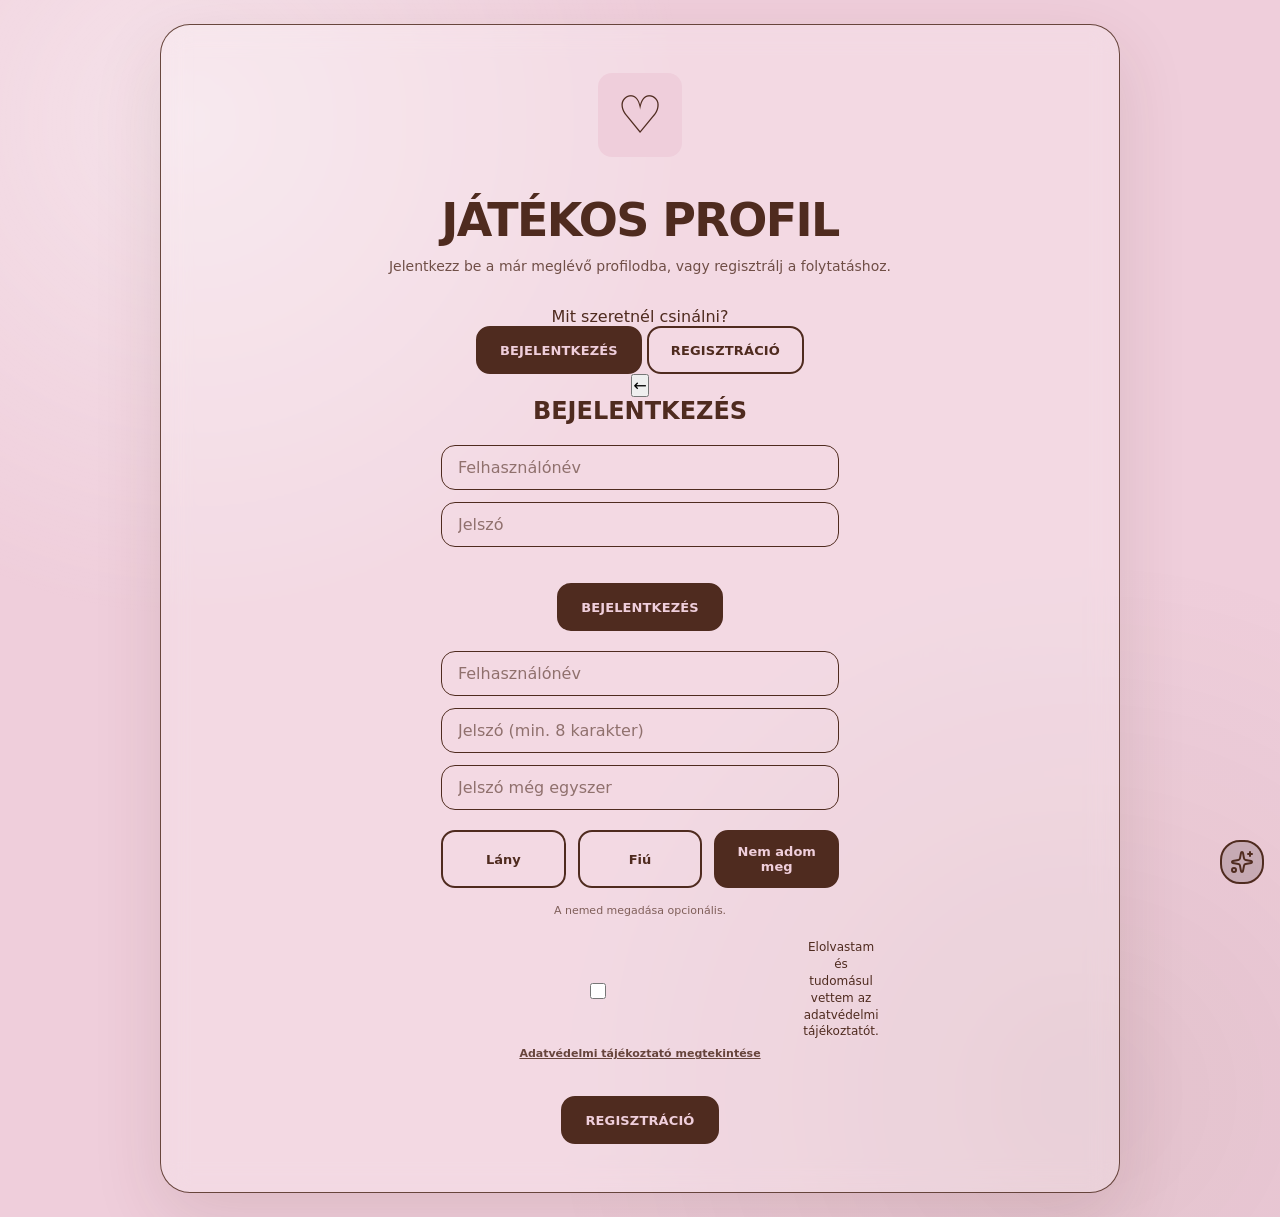
==== commit 74bfd492: "css es html javitas" ====
--- a/public/index.html
+++ b/public/index.html
@@ -15,43 +15,6 @@
         <section id="auth-screen" class="screen active auth-choice-mode">
 
             <div class="auth-page-content">
-
-                <div class="auth-page-top-buttons">
-
-                    <button
-                        id="auth-settings-btn"
-                        class="icon-btn"
-                        title="Beállítások"
-                        aria-label="Beállítások">
-                        <svg xmlns="http://www.w3.org/2000/svg" width="24" height="24" viewBox="0 0 24 24" fill="none" stroke="currentColor" stroke-width="2" stroke-linecap="round" stroke-linejoin="round">
-                            <path d="M9.671 4.136a2.34 2.34 0 0 1 4.659 0 2.34 2.34 0 0 0 3.319 1.915 2.34 2.34 0 0 1 2.33 4.033 2.34 2.34 0 0 0 0 3.831 2.34 2.34 0 0 1-2.33 4.033 2.34 2.34 0 0 0-3.319 1.915 2.34 2.34 0 0 1-4.659 0 2.34 2.34 0 0 0-3.32-1.915 2.34 2.34 0 0 1-2.33-4.033 2.34 2.34 0 0 0 0-3.831 A2.34 2.34 0 0 1 6.35 6.051a2.34 2.34 0 0 0 3.319-1.915" />
-                            <circle cx="12" cy="12" r="3" />
-                        </svg>
-                    </button>
-
-                    <button
-                        id="auth-report-modal-btn"
-                        class="icon-btn"
-                        title="Hibabejelentés"
-                        aria-label="Hibabejelentés">
-                        <svg xmlns="http://www.w3.org/2000/svg" width="24" height="24" viewBox="0 0 24 24" fill="none" stroke="currentColor" stroke-width="2" stroke-linecap="round" stroke-linejoin="round">
-                            <path d="M4 22V4a1 1 0 0 1 .4-.8A6 6 0 0 1 8 2c3 0 5 2 7.333 2q2 0 3.067-.8A1 1 0 0 1 20 4v10a1 1 0 0 1-.4.8A6 6 0 0 1 16 16c-3 0-5-2-8-2a6 6 0 0 0-4 1.528" />
-                        </svg>
-                    </button>
-
-                    <button
-                        id="auth-privacy-modal-btn"
-                        class="icon-btn"
-                        title="Adatvédelmi tájékoztató"
-                        aria-label="Adatvédelmi tájékoztató">
-                        <svg xmlns="http://www.w3.org/2000/svg" width="24" height="24" viewBox="0 0 24 24" fill="none" stroke="currentColor" stroke-width="2" stroke-linecap="round" stroke-linejoin="round">
-                            <path d="M20 13c0 5-3.5 7.5-7.66 8.95a1 1 0 0 1-.67-.01C7.5 20.5 4 18 4 13V6a1 1 0 0 1 1-1c2 0 4.5-1.2 6.24-2.72a1.17 1.17 0 0 1 1.52 0C14.51 3.81 17 5 19 5a1 1 0 0 1 1 1z" />
-                            <path d="M12 8v4" />
-                            <path d="M12 16h.01" />
-                        </svg>
-                    </button>
-
-                </div>
 
                 <div class="logo">
                     <span class="logo-heart-text">♡</span>
--- a/public/style.css
+++ b/public/style.css
@@ -1,4 +1,3 @@
-
 :root {
     --bg: #efcedb;
     --accent: #4f2b1f;
@@ -19,7 +18,7 @@
 }
 
 body[data-theme="olive-cream"] {
-    --bg: #3f442a;
+    --bg: #9ca764;
     --accent: #f1e8c7;
 }
 
@@ -2300,6 +2299,7 @@
     box-shadow: inset 0 0 0 1px rgba(255, 255, 255, 0.18);
 }
 
+
 .modal {
     background: rgba(30, 18, 14, 0.48);
     backdrop-filter: blur(6px);
@@ -2348,20 +2348,10 @@
 
 #auth-screen {
     position: relative;
+}
+
+#auth-screen .auth-page-content {
     width: 100%;
-}
-
-#auth-screen.active {
-    display: flex;
-    align-items: center;
-    justify-content: center;
-}
-
-#auth-screen .auth-page-content {
-    position: relative;
-    width: 100%;
-    max-width: 760px;
-    margin: 0 auto;
     display: flex;
     flex-direction: column;
     align-items: center;
@@ -2376,170 +2366,15 @@
 #auth-screen .games-title,
 #auth-screen .games-subtitle {
     width: 100%;
-    margin-left: auto;
-    margin-right: auto;
     text-align: center;
 }
 
-#auth-screen .games-subtitle {
-    max-width: 520px;
-}
-
 #auth-screen .auth-page-switch {
-    width: auto;
-    display: flex;
-    flex-direction: row;
-    align-items: center;
-    justify-content: center;
+    width: 100%;
+    display: flex;
+    justify-content: center;
+    align-items: center;
     gap: 10px;
-    margin-left: auto;
-    margin-right: auto;
-}
-
-#auth-screen .auth-page-top-buttons {
-    position: absolute;
-    top: -8px;
-    right: 0;
-    display: flex;
-    flex-direction: row;
-    align-items: center;
-    justify-content: flex-end;
-    gap: 8px;
-    z-index: 20;
-}
-
-#auth-screen .auth-page-top-buttons .icon-btn {
-    flex: 0 0 auto;
-}
-
-#auth-screen .auth-page-form {
-    width: min(420px, 100%);
-    margin: 0 auto;
-    text-align: center;
-}
-
-#auth-screen .auth-inputs {
-    width: 100%;
-    display: flex;
-    flex-direction: column;
-    align-items: stretch;
-    gap: 12px;
-    margin: 20px 0;
-}
-
-#auth-screen .auth-inputs input {
-    width: 100%;
-}
-
-#auth-screen .gender-selection {
-    width: 100%;
-    display: grid;
-    grid-template-columns: repeat(3, minmax(0, 1fr));
-    gap: 10px;
-    margin: 8px 0;
-}
-
-#auth-screen .gender-btn {
-    width: 100%;
-}
-
-#auth-screen .field-note {
-    width: 100%;
-    text-align: center;
-}
-
-#auth-screen .privacy-consent-row {
-    width: 100%;
-    display: flex;
-    flex-direction: column;
-    align-items: center;
-    justify-content: center;
-    gap: 6px;
-    padding: 10px 2px 0;
-    text-align: center;
-}
-
-#auth-screen .privacy-checkbox-label {
-    width: auto;
-    max-width: 100%;
-    display: inline-flex;
-    flex-direction: row;
-    align-items: center;
-    justify-content: center;
-    gap: 8px;
-    text-align: center;
-}
-
-#auth-screen .privacy-checkbox-label input[type="checkbox"] {
-    width: 16px;
-    height: 16px;
-    margin: 0;
-    flex: 0 0 16px;
-}
-
-#auth-screen .privacy-checkbox-label span {
-    text-align: center;
-}
-
-#auth-screen .privacy-link-btn {
-    align-self: center;
-    text-align: center;
-}
-
-#auth-screen .error-text {
-    width: 100%;
-    text-align: center;
-}
-
-#auth-screen .auth-submit-btn {
-    display: flex;
-    width: auto;
-    margin-left: auto;
-    margin-right: auto;
-}
-
-@media (max-width: 700px) {
-    #auth-screen .auth-page-content {
-        padding-top: 42px;
-    }
-
-    #auth-screen .auth-page-top-buttons {
-        top: -34px;
-        right: 0;
-        gap: 5px;
-    }
-
-    #auth-screen .auth-page-top-buttons .icon-btn {
-        width: 38px;
-        height: 38px;
-    }
-
-    #auth-screen .auth-page-switch {
-        flex-wrap: wrap;
-    }
-
-    #auth-screen .gender-selection {
-        grid-template-columns: 1fr;
-    }
-
-    #auth-screen .privacy-checkbox-label {
-        align-items: flex-start;
-    }
-}
-
-textarea {
-    resize: none;
-}
-
-#auth-screen .auth-page-content {
-    position: relative;
-    width: 100%;
-    max-width: 760px;
-    margin: 0 auto;
-    display: flex;
-    flex-direction: column;
-    align-items: center;
-    text-align: center;
 }
 
 #auth-screen .auth-page-top-buttons {
@@ -2547,6 +2382,7 @@
     top: 0;
     right: 0;
     display: flex;
+    flex-direction: row;
     align-items: center;
     justify-content: flex-end;
     gap: 8px;
@@ -2557,96 +2393,10 @@
     flex: 0 0 auto;
 }
 
-#auth-screen .auth-choice-view {
-    width: min(360px, 100%);
-    margin: 14px auto 0;
-    display: flex;
-    flex-direction: column;
-    align-items: center;
-    justify-content: center;
-}
-
-#auth-screen .auth-choice-view[hidden],
-#auth-screen .auth-form-view[hidden],
-#auth-screen .auth-page-form[hidden] {
-    display: none !important;
-}
-
-#auth-screen .auth-choice-question {
-    margin: 0 0 16px;
-    text-align: center;
-}
-
-#auth-screen .auth-choice-buttons {
-    width: 100%;
-    display: flex;
-    flex-direction: column;
-    align-items: center;
-    gap: 12px;
-}
-
-#auth-screen .auth-choice-btn {
-    width: 100%;
-    min-height: 52px;
-    display: flex;
-    align-items: center;
-    justify-content: center;
-    text-align: center;
-}
-
-#auth-screen .auth-form-view {
-    width: min(360px, 100%);
-    margin: 24px auto 0;
-    display: flex;
-    flex-direction: column;
-    align-items: center;
-    text-align: center;
-}
-
-#auth-screen .auth-form-header {
-    position: relative;
-    width: 100%;
-    min-height: 46px;
-    margin: 0 0 12px;
-    display: flex;
-    align-items: center;
-    justify-content: center;
-}
-
-#auth-screen .auth-back-btn {
-    position: absolute;
-    left: 0;
-    top: 0;
-    width: 42px;
-    height: 42px;
-    padding: 0;
-    border: 2px solid var(--accent);
-    border-radius: 12px;
-    background: transparent;
-    color: var(--accent);
-    display: flex;
-    align-items: center;
-    justify-content: center;
-    cursor: pointer;
-    transition: var(--transition);
-}
-
-#auth-screen .auth-back-btn:hover {
-    background: var(--accent);
-    color: var(--bg);
-}
-
-#auth-screen .auth-form-title {
-    margin: 0;
-    text-align: center;
-}
-
-#auth-screen .auth-form-view .auth-page-form {
-    width: 100%;
-    margin: 0;
-    display: flex;
-    flex-direction: column;
-    align-items: center;
+#auth-screen .auth-page-form {
+    width: min(420px, 100%);
+    margin-left: auto;
+    margin-right: auto;
     text-align: center;
 }
 
@@ -2655,30 +2405,26 @@
     display: flex;
     flex-direction: column;
     align-items: stretch;
-    gap: 12px;
-    margin: 8px 0 18px;
 }
 
 #auth-screen .auth-inputs input {
     width: 100%;
-    box-sizing: border-box;
-}
-
-#auth-screen .auth-submit-btn {
-    width: 170px !important;
-    min-width: 170px;
-    margin: 0 auto;
-    display: flex !important;
-    align-items: center;
-    justify-content: center;
-    text-align: center;
-}
-
-#auth-screen .gender-selection {
+}
+
+#auth-screen .auth-screen-form .gender-selection {
     width: 100%;
     display: grid;
-    grid-template-columns: repeat(3, minmax(0, 1fr));
+    grid-template-columns: repeat(3, 1fr);
     gap: 10px;
+}
+
+#auth-screen .auth-screen-form .gender-btn {
+    width: 100%;
+}
+
+#auth-screen .field-note {
+    width: 100%;
+    text-align: center;
 }
 
 #auth-screen .privacy-consent-row {
@@ -2691,30 +2437,36 @@
 }
 
 #auth-screen .privacy-checkbox-label {
+    display: inline-flex;
+    align-items: center;
+    justify-content: center;
+    gap: 8px;
     width: auto;
     max-width: 100%;
-    display: inline-flex;
-    align-items: center;
-    justify-content: center;
-    gap: 8px;
     text-align: center;
+}
+
+#auth-screen .privacy-checkbox-label input[type="checkbox"] {
+    flex: 0 0 auto;
+}
+
+#auth-screen .privacy-link-btn {
+    align-self: center;
 }
 
 #auth-screen .error-text {
     width: 100%;
-    min-height: 18px;
     text-align: center;
 }
 
-body {
-    font-family: Arial, Helvetica, sans-serif;
+#auth-screen .auth-submit-btn {
+    display: block;
+    width: auto !important;
+    margin-left: auto;
+    margin-right: auto;
 }
 
 @media (max-width: 700px) {
-    #auth-screen .auth-page-content {
-        padding-top: 48px;
-    }
-
     #auth-screen .auth-page-top-buttons {
         top: 0;
         right: 0;
@@ -2726,150 +2478,48 @@
         height: 38px;
     }
 
-    #auth-screen .auth-choice-view,
-    #auth-screen .auth-form-view {
-        width: min(360px, 100%);
-    }
-
-    #auth-screen .gender-selection {
+    #auth-screen .auth-page-content {
+        padding-top: 48px;
+    }
+
+    #auth-screen .auth-page-switch {
+        flex-wrap: wrap;
+    }
+
+    #auth-screen .auth-screen-form .gender-selection {
         grid-template-columns: 1fr;
     }
-}
-
-html,
+
+    #auth-screen .privacy-checkbox-label {
+        align-items: flex-start;
+    }
+}
+
+html {
+    min-height: 100%;
+}
+
 body {
-    min-height: 100%;
-}
-
-body {
-    display: block;
     min-height: 100vh;
+    min-height: 100dvh;
+    margin: 0;
     overflow-x: hidden;
     overflow-y: auto;
-    padding: 20px;
+    display: flex;
+    justify-content: center;
+    align-items: center;
 }
 
 .game-container {
-    margin: 0 auto;
-    min-height: 600px;
-}
-
-[hidden] {
-    display: none !important;
-}
-
-#auth-screen {
-    min-height: 520px;
-    height: auto;
-}
-
-#auth-screen.auth-choice-mode .auth-page-content {
-    justify-content: center;
-}
-
-#auth-screen.auth-choice-mode #auth-form-view {
-    display: none !important;
-}
-
-#auth-screen.auth-choice-mode #auth-choice-view {
-    display: block !important;
-}
-
-#auth-screen.auth-form-mode #auth-choice-view {
-    display: none !important;
-}
-
-#auth-screen.auth-form-mode #auth-form-view {
-    display: block !important;
-}
-
-#auth-screen.auth-form-mode #auth-login-form,
-#auth-screen.auth-form-mode #auth-register-form {
-    display: none !important;
-}
-
-#auth-screen.auth-form-mode #auth-login-form:not([hidden]) {
-    display: flex !important;
-}
-
-#auth-screen.auth-register-mode #auth-login-form {
-    display: none !important;
-}
-
-#auth-screen.auth-register-mode #auth-register-form:not([hidden]) {
-    display: flex !important;
-}
-
-#auth-screen .auth-form-view {
-    width: 100%;
-}
-
-#auth-screen .auth-page-form {
-    flex-direction: column;
-}
-
-#auth-screen .auth-inputs {
-    width: min(420px, 100%);
-    margin-left: auto;
-    margin-right: auto;
-}
-
-#auth-screen .auth-inputs input {
-    width: 100%;
-}
-
-#auth-screen .auth-submit-btn {
-    align-self: center;
+    margin: auto;
 }
 
 @media (max-width: 700px) {
     body {
-        padding: 0;
+        align-items: flex-start;
     }
 
     .game-container {
-        width: 100%;
-        min-height: 100vh;
-        margin: 0;
-        padding: 24px 16px;
-        border-radius: 0;
-    }
-
-    #auth-screen {
-        min-height: 0;
-        padding-top: 70px;
-        padding-bottom: 30px;
-        align-items: flex-start !important;
-    }
-
-    #auth-screen .auth-page-content {
-        padding-top: 0;
-    }
-
-    #auth-screen .auth-page-top-buttons {
-        position: absolute;
-        top: -54px;
-        right: 0;
-    }
-
-    #auth-screen .auth-form-header {
-        position: relative;
-        width: 100%;
-        min-height: 48px;
-        display: flex;
-        align-items: center;
-        justify-content: center;
-        margin-bottom: 16px;
-    }
-
-    #auth-screen .auth-back-btn {
-        position: absolute;
-        left: 0;
-        top: 0;
-    }
-
-    #auth-screen .auth-form-title {
-        margin: 0;
-        text-align: center;
-    }
-}
+        margin: 0 auto;
+    }
+}
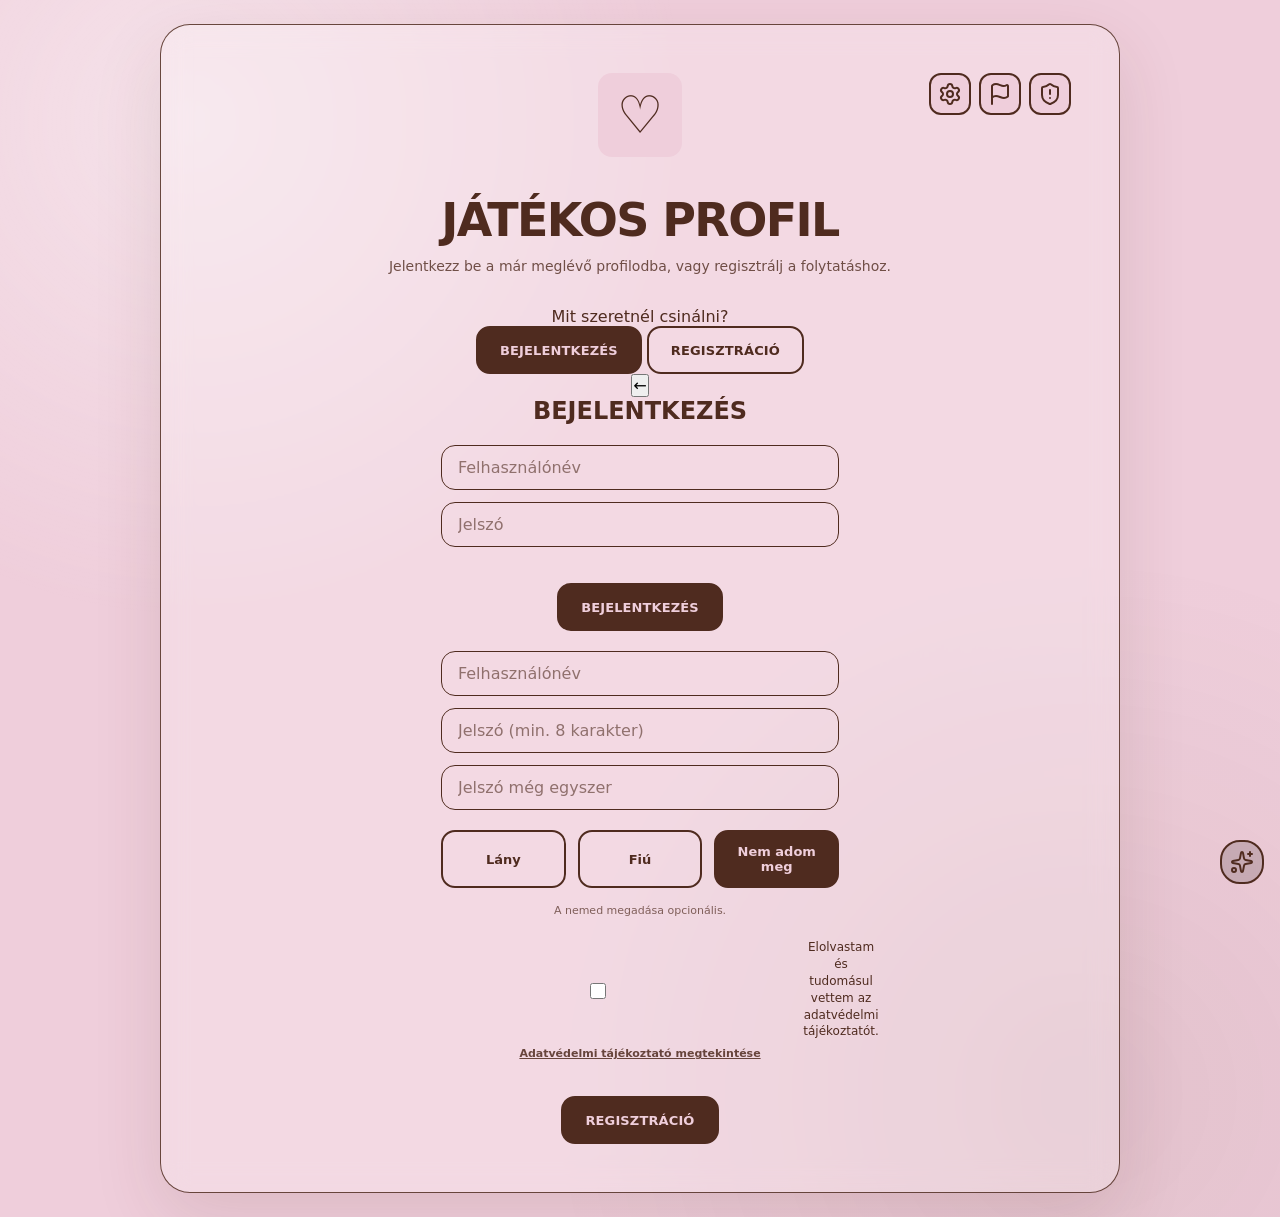
==== commit dd15228b: "html authtopbuttons vissza" ====
--- a/public/index.html
+++ b/public/index.html
@@ -15,6 +15,43 @@
         <section id="auth-screen" class="screen active auth-choice-mode">
 
             <div class="auth-page-content">
+
+                <div class="auth-page-top-buttons">
+
+                    <button
+                        id="auth-settings-btn"
+                        class="icon-btn"
+                        title="Beállítások"
+                        aria-label="Beállítások">
+                        <svg xmlns="http://www.w3.org/2000/svg" width="24" height="24" viewBox="0 0 24 24" fill="none" stroke="currentColor" stroke-width="2" stroke-linecap="round" stroke-linejoin="round">
+                            <path d="M9.671 4.136a2.34 2.34 0 0 1 4.659 0 2.34 2.34 0 0 0 3.319 1.915 2.34 2.34 0 0 1 2.33 4.033 2.34 2.34 0 0 0 0 3.831 2.34 2.34 0 0 1-2.33 4.033 2.34 2.34 0 0 0-3.319 1.915 2.34 2.34 0 0 1-4.659 0 2.34 2.34 0 0 0-3.32-1.915 2.34 2.34 0 0 1-2.33-4.033 2.34 2.34 0 0 0 0-3.831 A2.34 2.34 0 0 1 6.35 6.051a2.34 2.34 0 0 0 3.319-1.915" />
+                            <circle cx="12" cy="12" r="3" />
+                        </svg>
+                    </button>
+
+                    <button
+                        id="auth-report-modal-btn"
+                        class="icon-btn"
+                        title="Hibabejelentés"
+                        aria-label="Hibabejelentés">
+                        <svg xmlns="http://www.w3.org/2000/svg" width="24" height="24" viewBox="0 0 24 24" fill="none" stroke="currentColor" stroke-width="2" stroke-linecap="round" stroke-linejoin="round">
+                            <path d="M4 22V4a1 1 0 0 1 .4-.8A6 6 0 0 1 8 2c3 0 5 2 7.333 2q2 0 3.067-.8A1 1 0 0 1 20 4v10a1 1 0 0 1-.4.8A6 6 0 0 1 16 16c-3 0-5-2-8-2a6 6 0 0 0-4 1.528" />
+                        </svg>
+                    </button>
+
+                    <button
+                        id="auth-privacy-modal-btn"
+                        class="icon-btn"
+                        title="Adatvédelmi tájékoztató"
+                        aria-label="Adatvédelmi tájékoztató">
+                        <svg xmlns="http://www.w3.org/2000/svg" width="24" height="24" viewBox="0 0 24 24" fill="none" stroke="currentColor" stroke-width="2" stroke-linecap="round" stroke-linejoin="round">
+                            <path d="M20 13c0 5-3.5 7.5-7.66 8.95a1 1 0 0 1-.67-.01C7.5 20.5 4 18 4 13V6a1 1 0 0 1 1-1c2 0 4.5-1.2 6.24-2.72a1.17 1.17 0 0 1 1.52 0C14.51 3.81 17 5 19 5a1 1 0 0 1 1 1z" />
+                            <path d="M12 8v4" />
+                            <path d="M12 16h.01" />
+                        </svg>
+                    </button>
+
+                </div>
 
                 <div class="logo">
                     <span class="logo-heart-text">♡</span>
--- a/public/style.css
+++ b/public/style.css
@@ -2523,3 +2523,5 @@
         margin: 0 auto;
     }
 }
+
+/*Sziasztok en Lizu vagyok, es szivbol gyulolom a css-t*/
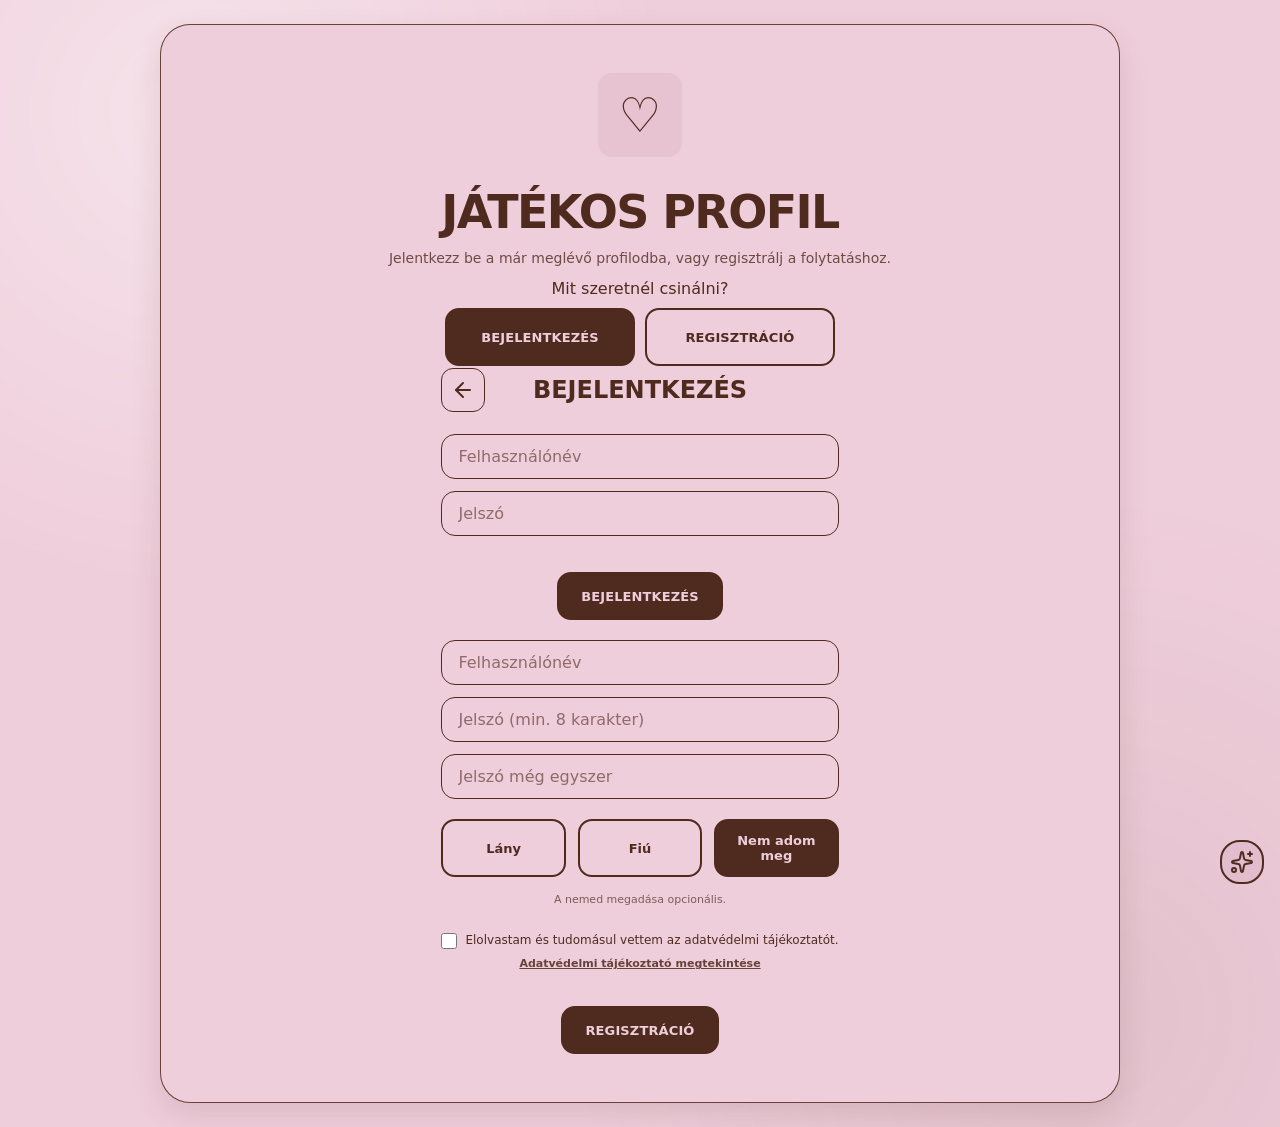
==== commit 4e9b1d58: "kategoriak hozzaadasa, css es html javitasok" ====
--- a/public/index.html
+++ b/public/index.html
@@ -1,6 +1,4 @@
-
-<!DOCTYPE html>
-<html lang="hu">
+<!DOCTYPE html><html lang="hu">
 
 <head>
     <meta charset="UTF-8">
@@ -12,119 +10,245 @@
 <body>
     <main class="game-container">
 
-        <section id="auth-screen" class="screen active auth-choice-mode">
-
+        <section id="auth-screen" class="screen active">
             <div class="auth-page-content">
-
-                <div class="auth-page-top-buttons">
-
-                    <button
-                        id="auth-settings-btn"
-                        class="icon-btn"
-                        title="Beállítások"
-                        aria-label="Beállítások">
-                        <svg xmlns="http://www.w3.org/2000/svg" width="24" height="24" viewBox="0 0 24 24" fill="none" stroke="currentColor" stroke-width="2" stroke-linecap="round" stroke-linejoin="round">
-                            <path d="M9.671 4.136a2.34 2.34 0 0 1 4.659 0 2.34 2.34 0 0 0 3.319 1.915 2.34 2.34 0 0 1 2.33 4.033 2.34 2.34 0 0 0 0 3.831 2.34 2.34 0 0 1-2.33 4.033 2.34 2.34 0 0 0-3.319 1.915 2.34 2.34 0 0 1-4.659 0 2.34 2.34 0 0 0-3.32-1.915 2.34 2.34 0 0 1-2.33-4.033 2.34 2.34 0 0 0 0-3.831 A2.34 2.34 0 0 1 6.35 6.051a2.34 2.34 0 0 0 3.319-1.915" />
-                            <circle cx="12" cy="12" r="3" />
-                        </svg>
-                    </button>
-
-                    <button
-                        id="auth-report-modal-btn"
-                        class="icon-btn"
-                        title="Hibabejelentés"
-                        aria-label="Hibabejelentés">
-                        <svg xmlns="http://www.w3.org/2000/svg" width="24" height="24" viewBox="0 0 24 24" fill="none" stroke="currentColor" stroke-width="2" stroke-linecap="round" stroke-linejoin="round">
-                            <path d="M4 22V4a1 1 0 0 1 .4-.8A6 6 0 0 1 8 2c3 0 5 2 7.333 2q2 0 3.067-.8A1 1 0 0 1 20 4v10a1 1 0 0 1-.4.8A6 6 0 0 1 16 16c-3 0-5-2-8-2a6 6 0 0 0-4 1.528" />
-                        </svg>
-                    </button>
-
-                    <button
-                        id="auth-privacy-modal-btn"
-                        class="icon-btn"
-                        title="Adatvédelmi tájékoztató"
-                        aria-label="Adatvédelmi tájékoztató">
-                        <svg xmlns="http://www.w3.org/2000/svg" width="24" height="24" viewBox="0 0 24 24" fill="none" stroke="currentColor" stroke-width="2" stroke-linecap="round" stroke-linejoin="round">
-                            <path d="M20 13c0 5-3.5 7.5-7.66 8.95a1 1 0 0 1-.67-.01C7.5 20.5 4 18 4 13V6a1 1 0 0 1 1-1c2 0 4.5-1.2 6.24-2.72a1.17 1.17 0 0 1 1.52 0C14.51 3.81 17 5 19 5a1 1 0 0 1 1 1z" />
-                            <path d="M12 8v4" />
-                            <path d="M12 16h.01" />
-                        </svg>
-                    </button>
-
-                </div>
 
                 <div class="logo">
                     <span class="logo-heart-text">♡</span>
                 </div>
 
                 <h1 class="games-title">
-                    <span data-i18n="playerProfile">JÁTÉKOS PROFIL</span>
+                    <span data-i18n="playerProfile">
+                        JÁTÉKOS PROFIL
+                    </span>
                 </h1>
 
                 <p class="games-subtitle" data-i18n="authWelcome">
                     Jelentkezz be a már meglévő profilodba, vagy regisztrálj a folytatáshoz.
                 </p>
 
-                <div id="auth-choice-view" class="auth-choice-view">
-                    <p class="auth-choice-question">Mit szeretnél csinálni?</p>
+                <div
+                    id="auth-choice-view"
+                    class="auth-choice-view">
+
+                    <p
+                        class="auth-choice-question">
+                        Mit szeretnél csinálni?
+                    </p>
+
                     <div class="auth-choice-buttons">
-                        <button id="auth-login-tab" class="primary-btn auth-choice-btn" type="button" data-i18n="login">BEJELENTKEZÉS</button>
-                        <button id="auth-register-tab" class="secondary-btn auth-choice-btn" type="button" data-i18n="register">REGISZTRÁCIÓ</button>
-                    </div>
-                </div>
-
-                <div id="auth-form-view" class="auth-form-view">
+
+                        <button
+                            id="auth-login-tab"
+                            class="primary-btn auth-choice-btn"
+                            type="button"
+                            data-i18n="login">
+                            BEJELENTKEZÉS
+                        </button>
+
+                        <button
+                            id="auth-register-tab"
+                            class="secondary-btn auth-choice-btn"
+                            type="button"
+                            data-i18n="register">
+                            REGISZTRÁCIÓ
+                        </button>
+
+                    </div>
+
+                </div>
+
+                <div
+                    id="auth-form-view"
+                    class="auth-form-view">
 
                     <div class="auth-form-header">
-                        <button id="auth-back-btn" class="auth-back-btn" type="button" aria-label="Vissza">←</button>
-                        <h2 id="auth-form-title" class="auth-form-title">BEJELENTKEZÉS</h2>
-                    </div>
-
-                    <div id="auth-login-form" class="auth-page-form">
-                        <div class="auth-inputs">
-                            <input type="text" id="auth-login-username" placeholder="Felhasználónév" maxlength="20" autocomplete="username">
-                            <input type="password" id="auth-login-password" placeholder="Jelszó" maxlength="128" autocomplete="current-password">
-                            <p id="profile-auth-error" class="error-text" role="alert"></p>
+
+                        <button
+                            id="auth-back-btn"
+                            class="auth-back-btn"
+                            type="button"
+                            aria-label="Vissza"
+                            title="Vissza">
+
+                            <svg xmlns="http://www.w3.org/2000/svg"
+                                width="24"
+                                height="24"
+                                viewBox="0 0 24 24"
+                                fill="none"
+                                stroke="currentColor"
+                                stroke-width="2"
+                                stroke-linecap="round"
+                                stroke-linejoin="round"
+                                aria-hidden="true">
+                                <path d="M19 12H5" />
+                                <path d="M12 19l-7-7 7-7" />
+                            </svg>
+
+                        </button>
+
+                        <h2
+                            id="auth-form-title"
+                            class="auth-form-title">
+                            BEJELENTKEZÉS
+                        </h2>
+
+                    </div>
+
+                <div id="auth-login-form" class="auth-page-form">
+
+                    <div class="auth-inputs">
+
+                        <input
+                            type="text"
+                            id="auth-login-username"
+                            placeholder="Felhasználónév"
+                            maxlength="20"
+                            autocomplete="username">
+
+                        <input
+                            type="password"
+                            id="auth-login-password"
+                            placeholder="Jelszó"
+                            maxlength="128"
+                            autocomplete="current-password">
+
+                        <p
+                            id="profile-auth-error"
+                            class="error-text"
+                            role="alert">
+                        </p>
+
+                    </div>
+
+                    <button
+                        id="auth-login-submit"
+                        class="primary-btn auth-submit-btn"
+                        type="button"
+                        data-i18n="login">
+                        BEJELENTKEZÉS
+                    </button>
+
+                </div>
+
+                <div
+                    id="auth-register-form"
+                    class="auth-page-form">
+
+                    <div class="auth-inputs">
+
+                        <input
+                            type="text"
+                            id="auth-register-username"
+                            placeholder="Felhasználónév"
+                            maxlength="20"
+                            autocomplete="username">
+
+                        <input
+                            type="password"
+                            id="auth-register-password"
+                            placeholder="Jelszó (min. 8 karakter)"
+                            maxlength="128"
+                            autocomplete="new-password">
+
+                        <input
+                            type="password"
+                            id="auth-register-password-confirm"
+                            placeholder="Jelszó még egyszer"
+                            maxlength="128"
+                            autocomplete="new-password">
+
+                        <div class="gender-selection">
+
+                            <label class="gender-btn">
+
+                                <input
+                                    type="radio"
+                                    name="auth-gender"
+                                    value="girl">
+
+                                <span data-i18n="girl">
+                                    Lány
+                                </span>
+
+                            </label>
+
+                            <label class="gender-btn">
+
+                                <input
+                                    type="radio"
+                                    name="auth-gender"
+                                    value="boy">
+
+                                <span data-i18n="boy">
+                                    Fiú
+                                </span>
+
+                            </label>
+
+                            <label class="gender-btn">
+
+                                <input
+                                    type="radio"
+                                    name="auth-gender"
+                                    value=""
+                                    checked>
+
+                                <span data-i18n="genderNone">
+                                    Nem adom meg
+                                </span>
+
+                            </label>
+
                         </div>
-                        <button id="auth-login-submit" class="primary-btn auth-submit-btn" type="button" data-i18n="login">BEJELENTKEZÉS</button>
-                    </div>
-
-                    <div id="auth-register-form" class="auth-page-form">
-                        <div class="auth-inputs">
-                            <input type="text" id="auth-register-username" placeholder="Felhasználónév" maxlength="20" autocomplete="username">
-                            <input type="password" id="auth-register-password" placeholder="Jelszó (min. 8 karakter)" maxlength="128" autocomplete="new-password">
-                            <input type="password" id="auth-register-password-confirm" placeholder="Jelszó még egyszer" maxlength="128" autocomplete="new-password">
-
-                            <div class="gender-selection">
-                                <label class="gender-btn">
-                                    <input type="radio" name="auth-gender" value="girl">
-                                    <span data-i18n="girl">Lány</span>
-                                </label>
-                                <label class="gender-btn">
-                                    <input type="radio" name="auth-gender" value="boy">
-                                    <span data-i18n="boy">Fiú</span>
-                                </label>
-                                <label class="gender-btn">
-                                    <input type="radio" name="auth-gender" value="" checked>
-                                    <span data-i18n="genderNone">Nem adom meg</span>
-                                </label>
-                            </div>
-
-                            <p class="field-note" data-i18n="genderOptionalNote">A nemed megadása opcionális.</p>
-
-                            <div class="privacy-consent-row">
-                                <label class="privacy-checkbox-label">
-                                    <input type="checkbox" id="auth-register-privacy">
-                                    <span data-i18n="privacyCheckboxLabel">Elolvastam és tudomásul vettem az adatvédelmi tájékoztatót.</span>
-                                </label>
-                                <button type="button" id="auth-register-privacy-link" class="privacy-link-btn" data-i18n="privacyCheckboxLink">Adatvédelmi tájékoztató megtekintése</button>
-                            </div>
-
-                            <p id="auth-register-error" class="error-text" role="alert"></p>
+
+                        <p
+                            class="field-note"
+                            data-i18n="genderOptionalNote">
+                            A nemed megadása opcionális.
+                        </p>
+
+                        <div class="privacy-consent-row">
+
+                            <label class="privacy-checkbox-label">
+
+                                <input
+                                    type="checkbox"
+                                    id="auth-register-privacy">
+
+                                <span data-i18n="privacyCheckboxLabel">
+                                    Elolvastam és tudomásul vettem az adatvédelmi tájékoztatót.
+                                </span>
+
+                            </label>
+
+                            <button
+                                type="button"
+                                id="auth-register-privacy-link"
+                                class="privacy-link-btn"
+                                data-i18n="privacyCheckboxLink">
+                                Adatvédelmi tájékoztató megtekintése
+                            </button>
+
                         </div>
 
-                        <button id="auth-register-submit" class="primary-btn auth-submit-btn" type="button" data-i18n="register">REGISZTRÁCIÓ</button>
-                    </div>
+                        <p
+                            id="auth-register-error"
+                            class="error-text"
+                            role="alert">
+                        </p>
+
+                    </div>
+
+                    <button
+                        id="auth-register-submit"
+                        class="primary-btn auth-submit-btn"
+                        type="button"
+                        data-i18n="register">
+                        REGISZTRÁCIÓ
+                    </button>
+
+                </div>
 
                 </div>
 
@@ -271,186 +395,188 @@
                 Válassz egy játékot!
             </p>
 
-            <div class="games-grid">
-
-                <!-- RPS -->
-                <button
-                    id="rps-game-btn"
-                    class="game-card">
-
-                    <div class="game-card-icon">
-
-                        <svg xmlns="http://www.w3.org/2000/svg"
-                            width="46"
-                            height="46"
-                            viewBox="0 0 24 24"
-                            fill="none"
-                            stroke="currentColor"
-                            stroke-width="1.8"
-                            stroke-linecap="round"
-                            stroke-linejoin="round">
-
-                            <path
-                                d="M11.264 2.205A4 4 0 0 0 6.42 4.211l-4 8
-                                a4 4 0 0 0 1.359 5.117l6 4
-                                a4 4 0 0 0 4.438 0l6-4
-                                a4 4 0 0 0 1.576-4.592l-2-6
-                                a4 4 0 0 0-2.53-2.53z" />
-
-                            <path d="M11.99 22 14 12l7.822 3.184" />
-                            <path d="M14 12 8.47 2.302" />
-
-                        </svg>
-
-                    </div>
-
-                    <div class="game-card-content">
-
-                        <h2 data-i18n="rpsTitle">
-                            Kő - Papír - Olló
-                        </h2>
-
-                        <p data-i18n="rpsDescription">
-                            Érd el elsőként a célpontszámot!
-                        </p>
-
-                    </div>
-
-                    <span class="game-card-arrow">
-                        →
-                    </span>
-
-                </button>
-
-
-                <!-- 2048 -->
-                <button
-                    id="2048-game-btn"
-                    class="game-card">
-
-                    <div class="game-card-icon">
-
-                        <span class="game-2048-icon">
-                            2048
-                        </span>
-
-                    </div>
-
-                    <div class="game-card-content">
-
-                        <h2 data-i18n="game2048Title">
-                            2048
-                        </h2>
-
-                        <p data-i18n="game2048Description">
-                            Rakd össze a 2048-as csempét!
-                        </p>
-
-                    </div>
-
-                    <span class="game-card-arrow">
-                        →
-                    </span>
-
-                </button>
-
-                <button
-                    id="tictactoe-game-btn"
-                    class="game-card">
-
-                    <div class="game-card-icon">
-
-                        <svg xmlns="http://www.w3.org/2000/svg"
-                            width="46"
-                            height="46"
-                            viewBox="0 0 24 24"
-                            fill="none"
-                            stroke="currentColor"
-                            stroke-width="1.8"
-                            stroke-linecap="round"
-                            stroke-linejoin="round">
-
-                            <path d="M8 2v20" />
-                            <path d="M16 2v20" />
-                            <path d="M2 8h20" />
-                            <path d="M2 16h20" />
-
-                        </svg>
-
-                    </div>
-
-                    <div class="game-card-content">
-
-                        <h2 data-i18n="tictactoeTitle">
-                            Tic-Tac-Toe
-                        </h2>
-
-                        <p data-i18n="tictactoeDescription">
-                            3 a sorban.
-                        </p>
-
-                    </div>
-
-                    <span class="game-card-arrow">
-                        →
-                    </span>
-
-                </button>
-
-                <button
-                    id="sudoku-game-btn"
-                    class="game-card game-card-disabled"
-                    disabled
-                    aria-disabled="true">
-
-                    <span
-                        class="game-card-coming-soon"
-                        data-i18n="comingSoon">
-                        HAMAROSAN
-                    </span>
-
-                    <div class="game-card-icon">
-
-                        <svg xmlns="http://www.w3.org/2000/svg"
-                            width="46"
-                            height="46"
-                            viewBox="0 0 24 24"
-                            fill="none"
-                            stroke="currentColor"
-                            stroke-width="1.8"
-                            stroke-linecap="round"
-                            stroke-linejoin="round">
-
-                            <rect x="3" y="3" width="18" height="18" rx="2" />
-
-                            <path d="M3 9h18" />
-                            <path d="M3 15h18" />
-                            <path d="M9 3v18" />
-                            <path d="M15 3v18" />
-
-                        </svg>
-
-                    </div>
-
-                    <div class="game-card-content">
-
-                        <h2 data-i18n="sudokuTitle">
-                            Sudoku
-                        </h2>
-
-                        <p data-i18n="sudokuDescription">
-                            A klasszikus Sudoku játék.
-                        </p>
-
-                    </div>
-
-                    <span class="game-card-arrow">
-                        →
-                    </span>
-
-                </button>
-
-            </div>
+            <div class="game-categories">
+
+    <details class="game-category" open>
+        <summary>
+            <span class="category-icon">
+                <svg viewBox="0 0 24 24" fill="none" stroke="currentColor" stroke-width="1.8" stroke-linecap="round" stroke-linejoin="round">
+                    <path d="M12 3l2.2 4.45 4.92.72-3.56 3.47.84 4.9L12 14.2l-4.4 2.34.84-4.9-3.56-3.47 4.92-.72z"/>
+                </svg>
+            </span>
+            <span class="category-title-wrap", data-i18n="arcadeCategory">
+                <strong>ARCADE</strong>
+                <small>3 játék</small>
+            </span>
+            <span class="category-chevron">
+                <svg viewBox="0 0 24 24" fill="none" stroke="currentColor" stroke-width="2" stroke-linecap="round" stroke-linejoin="round">
+                    <path d="m6 9 6 6 6-6"/>
+                </svg>
+            </span>
+        </summary>
+        <div class="games-grid category-games">
+            <button id="rps-game-btn" class="game-card">
+                <div class="game-card-icon">
+                    <svg viewBox="0 0 24 24" fill="none" stroke="currentColor" stroke-width="1.8" stroke-linecap="round" stroke-linejoin="round">
+                        <path d="M11.264 2.205A4 4 0 0 0 6.42 4.211l-4 8a4 4 0 0 0 1.359 5.117l6 4a4 4 0 0 0 4.438 0l6-4a4 4 0 0 0 1.576-4.592l-2-6a4 4 0 0 0-2.53-2.53z"/>
+                        <path d="M11.99 22 14 12l7.822 3.184"/>
+                        <path d="M14 12 8.47 2.302"/>
+                    </svg>
+                </div>
+                <div class="game-card-content">
+                    <h2 data-i18n="rpsTitle">Kő - Papír - Olló</h2>
+                    <p data-i18n="rpsDescription">Érd el elsőként a célpontszámot!</p>
+                </div>
+                <span class="game-card-arrow">→</span>
+            </button>
+
+            <button class="game-card game-card-disabled" disabled aria-disabled="true">
+                <span class="game-card-coming-soon" data-i18n="comingSoon">HAMAROSAN</span>
+                <div class="game-card-icon">
+                    <svg viewBox="0 0 24 24" fill="none" stroke="currentColor" stroke-width="1.8" stroke-linecap="round" stroke-linejoin="round">
+                        <path d="M5 5h14v14H5z"/>
+                        <path d="M8 8h8v8H8z"/>
+                        <path d="M9 3v2M15 3v2M9 19v2M15 19v2M3 9h2M3 15h2M19 9h2M19 15h2"/>
+                    </svg>
+                </div>
+                <div class="game-card-content">
+                    <h2>Snake</h2>
+                    <p>Gyűjtsd össze a pontokat, és maradj játékban!</p>
+                </div>
+                <span class="game-card-arrow">→</span>
+            </button>
+
+            <button id="tictactoe-game-btn" class="game-card">
+                <div class="game-card-icon">
+                    <svg viewBox="0 0 24 24" fill="none" stroke="currentColor" stroke-width="1.8" stroke-linecap="round" stroke-linejoin="round">
+                        <path d="M8 2v20M16 2v20M2 8h20M2 16h20"/>
+                    </svg>
+                </div>
+                <div class="game-card-content">
+                    <h2 data-i18n="tictactoeTitle">Tic-Tac-Toe</h2>
+                    <p data-i18n="tictactoeDescription">3 a sorban.</p>
+                </div>
+                <span class="game-card-arrow">→</span>
+            </button>
+        </div>
+    </details>
+
+    <details class="game-category">
+        <summary>
+            <span class="category-icon">
+                <svg viewBox="0 0 24 24" fill="none" stroke="currentColor" stroke-width="1.8" stroke-linecap="round" stroke-linejoin="round">
+                    <rect x="3" y="5" width="18" height="14" rx="2"/>
+                    <path d="M7 9h.01M7 13h.01M10 11h.01M10 15h.01M14 10h4M14 14h4"/>
+                </svg>
+            </span>
+            <span class="category-title-wrap",data-i18n="cardsCategory"><strong>CARDS</strong><small>1 játék</small></span>
+            <span class="category-chevron"><svg viewBox="0 0 24 24" fill="none" stroke="currentColor" stroke-width="2" stroke-linecap="round" stroke-linejoin="round"><path d="m6 9 6 6 6-6"/></svg></span>
+        </summary>
+        <div class="games-grid category-games">
+            <button class="game-card game-card-disabled" disabled aria-disabled="true">
+                <span class="game-card-coming-soon">HAMAROSAN</span>
+                <div class="game-card-icon"><svg viewBox="0 0 24 24" fill="none" stroke="currentColor" stroke-width="1.8" stroke-linecap="round" stroke-linejoin="round"><rect x="5" y="3" width="14" height="18" rx="2"/><path d="M8 7h8M8 11h5M15 17h.01"/></svg></div>
+                <div class="game-card-content"><h2>Blackjack</h2><p>Érd el a 21-et, de ne lépd túl!</p></div>
+                <span class="game-card-arrow">→</span>
+            </button>
+        </div>
+    </details>
+
+    <details class="game-category">
+        <summary>
+            <span class="category-icon"><svg viewBox="0 0 24 24" fill="none" stroke="currentColor" stroke-width="1.8" stroke-linecap="round" stroke-linejoin="round"><path d="M4 7h16M4 12h16M4 17h16"/><circle cx="8" cy="7" r="1.5"/><circle cx="15" cy="12" r="1.5"/><circle cx="10" cy="17" r="1.5"/></svg></span>
+            <span class="category-title-wrap" data-i18n="memoryCategory"><strong>MEMORY</strong><small>4 játék</small></span>
+            <span class="category-chevron"><svg viewBox="0 0 24 24" fill="none" stroke="currentColor" stroke-width="2" stroke-linecap="round" stroke-linejoin="round"><path d="m6 9 6 6 6-6"/></svg></span>
+        </summary>
+        <div class="games-grid category-games">
+            <button class="game-card game-card-disabled" disabled aria-disabled="true"><span class="game-card-coming-soon">HAMAROSAN</span><div class="game-card-icon"><svg viewBox="0 0 24 24" fill="none" stroke="currentColor" stroke-width="1.8" stroke-linecap="round" stroke-linejoin="round"><rect x="4" y="4" width="16" height="16" rx="2"/><path d="M8 8h.01M12 8h.01M16 8h.01M8 12h.01M12 12h.01M16 12h.01"/></svg></div><div class="game-card-content"><h2>Pattern</h2><p>Jegyezd meg a mintát, majd ismételd meg!</p></div><span class="game-card-arrow">→</span></button>
+            <button class="game-card game-card-disabled" disabled aria-disabled="true"><span class="game-card-coming-soon">HAMAROSAN</span><div class="game-card-icon"><svg viewBox="0 0 24 24" fill="none" stroke="currentColor" stroke-width="1.8" stroke-linecap="round" stroke-linejoin="round"><path d="M5 5h4v4H5zM15 5h4v4h-4zM5 15h4v4H5zM15 15h4v4h-4z"/><path d="M11 7h2M11 17h2M7 11v2M17 11v2"/></svg></div><div class="game-card-content"><h2>Sequence</h2><p>Ismételd meg a felvillanó sorrendet!</p></div><span class="game-card-arrow">→</span></button>
+            <button class="game-card game-card-disabled" disabled aria-disabled="true"><span class="game-card-coming-soon">HAMAROSAN</span><div class="game-card-icon"><svg viewBox="0 0 24 24" fill="none" stroke="currentColor" stroke-width="1.8" stroke-linecap="round" stroke-linejoin="round"><rect x="3" y="3" width="18" height="18" rx="2"/><path d="M9 3v18M15 3v18M3 9h18M3 15h18"/></svg></div><div class="game-card-content"><h2>Remember Grid</h2><p>Jegyezd meg, mely mezők voltak aktívak!</p></div><span class="game-card-arrow">→</span></button>
+            <button class="game-card game-card-disabled" disabled aria-disabled="true"><span class="game-card-coming-soon">HAMAROSAN</span><div class="game-card-icon"><svg viewBox="0 0 24 24" fill="none" stroke="currentColor" stroke-width="1.8" stroke-linecap="round" stroke-linejoin="round"><rect x="4" y="4" width="7" height="7" rx="1"/><rect x="13" y="4" width="7" height="7" rx="1"/><rect x="4" y="13" width="7" height="7" rx="1"/><path d="m14 16 2 2 4-5"/></svg></div><div class="game-card-content"><h2>Which Changed?</h2><p>Találd meg, mi változott!</p></div><span class="game-card-arrow">→</span></button>
+        </div>
+    </details>
+
+    <details class="game-category">
+        <summary>
+            <span class="category-icon"><svg viewBox="0 0 24 24" fill="none" stroke="currentColor" stroke-width="1.8" stroke-linecap="round" stroke-linejoin="round"><circle cx="12" cy="12" r="8"/><path d="M12 8v8M8 12h8"/></svg></span>
+            <span class="category-title-wrap" data-i18n="miscCategory"><strong>MISC</strong><small>2 játék</small></span>
+            <span class="category-chevron"><svg viewBox="0 0 24 24" fill="none" stroke="currentColor" stroke-width="2" stroke-linecap="round" stroke-linejoin="round"><path d="m6 9 6 6 6-6"/></svg></span>
+        </summary>
+        <div class="games-grid category-games">
+            <button class="game-card game-card-disabled" disabled aria-disabled="true"><span class="game-card-coming-soon">HAMAROSAN</span><div class="game-card-icon"><svg viewBox="0 0 24 24" fill="none" stroke="currentColor" stroke-width="1.8" stroke-linecap="round" stroke-linejoin="round"><rect x="5" y="5" width="14" height="14" rx="3"/><path d="M12 8v8M8 12h8"/></svg></div><div class="game-card-content"><h2>Button Simulator</h2><p>Nyomd meg. Ennyi az egész.</p></div><span class="game-card-arrow">→</span></button>
+            <button class="game-card game-card-disabled" disabled aria-disabled="true"><span class="game-card-coming-soon">HAMAROSAN</span><div class="game-card-icon"><svg viewBox="0 0 24 24" fill="none" stroke="currentColor" stroke-width="1.8" stroke-linecap="round" stroke-linejoin="round"><circle cx="6" cy="7" r="1.5"/><circle cx="12" cy="12" r="1.5"/><circle cx="18" cy="17" r="1.5"/><path d="M6 7l12 10"/></svg></div><div class="game-card-content"><h2>Count Them</h2><p>Számold meg gyorsan a megjelenő elemeket!</p></div><span class="game-card-arrow">→</span></button>
+        </div>
+    </details>
+
+    <details class="game-category">
+        <summary>
+            <span class="category-icon"><svg viewBox="0 0 24 24" fill="none" stroke="currentColor" stroke-width="1.8" stroke-linecap="round" stroke-linejoin="round"><path d="M7 4h10v16H7z"/><path d="M10 8h4M10 12h4M10 16h2"/></svg></span>
+            <span class="category-title-wrap" data-i18n="numberCategory"><strong>NUMBER</strong><small>2 játék</small></span>
+            <span class="category-chevron"><svg viewBox="0 0 24 24" fill="none" stroke="currentColor" stroke-width="2" stroke-linecap="round" stroke-linejoin="round"><path d="m6 9 6 6 6-6"/></svg></span>
+        </summary>
+        <div class="games-grid category-games">
+            <button class="game-card game-card-disabled" disabled aria-disabled="true"><span class="game-card-coming-soon">HAMAROSAN</span><div class="game-card-icon"><svg viewBox="0 0 24 24" fill="none" stroke="currentColor" stroke-width="1.8" stroke-linecap="round" stroke-linejoin="round"><circle cx="12" cy="12" r="8"/><path d="M12 8v4l3 2"/></svg></div><div class="game-card-content"><h2>Number Hunt</h2><p>Találd meg a megfelelő számot!</p></div><span class="game-card-arrow">→</span></button>
+            <button class="game-card game-card-disabled" disabled aria-disabled="true"><span class="game-card-coming-soon">HAMAROSAN</span><div class="game-card-icon"><svg viewBox="0 0 24 24" fill="none" stroke="currentColor" stroke-width="1.8" stroke-linecap="round" stroke-linejoin="round"><path d="M5 5h14v14H5z"/><path d="M8 8h.01M12 8h.01M16 8h.01M8 12h.01M12 12h.01M16 12h.01M8 16h.01M12 16h.01M16 16h.01"/></svg></div><div class="game-card-content"><h2>Number Memory</h2><p>Jegyezd meg a számokat, ameddig csak tudod!</p></div><span class="game-card-arrow">→</span></button>
+        </div>
+    </details>
+
+    <details class="game-category">
+        <summary>
+            <span class="category-icon"><svg viewBox="0 0 24 24" fill="none" stroke="currentColor" stroke-width="1.8" stroke-linecap="round" stroke-linejoin="round"><path d="m4 4 6 6M14 14l6 6M14 4l-4 4M10 16l-6 4M20 4l-6 6"/></svg></span>
+            <span class="category-title-wrap" data-i18n="puzzleCategory"><strong>PUZZLE</strong><small>4 játék</small></span>
+            <span class="category-chevron"><svg viewBox="0 0 24 24" fill="none" stroke="currentColor" stroke-width="2" stroke-linecap="round" stroke-linejoin="round"><path d="m6 9 6 6 6-6"/></svg></span>
+        </summary>
+        <div class="games-grid category-games">
+            <button id="2048-game-btn" class="game-card">
+                <div class="game-card-icon"><span class="game-2048-icon">2048</span></div>
+                <div class="game-card-content"><h2 data-i18n="game2048Title">2048</h2><p data-i18n="game2048Description">Rakd össze a 2048-as csempét!</p></div>
+                <span class="game-card-arrow">→</span>
+            </button>
+            <button class="game-card game-card-disabled" disabled aria-disabled="true"><span class="game-card-coming-soon">HAMAROSAN</span><div class="game-card-icon"><svg viewBox="0 0 24 24" fill="none" stroke="currentColor" stroke-width="1.8" stroke-linecap="round" stroke-linejoin="round"><path d="M5 5h6v6H5zM13 5h6v6h-6zM5 13h6v6H5zM13 13h6v6h-6z"/><path d="m9 9 6 6M15 9l-6 6"/></svg></div><div class="game-card-content"><h2>Lizu Blocks</h2><p>Építs, illessz és oldd meg a pályákat!</p></div><span class="game-card-arrow">→</span></button>
+            <button class="game-card game-card-disabled" disabled aria-disabled="true"><span class="game-card-coming-soon">HAMAROSAN</span><div class="game-card-icon"><svg viewBox="0 0 24 24" fill="none" stroke="currentColor" stroke-width="1.8" stroke-linecap="round" stroke-linejoin="round"><path d="M4 7h16M4 12h16M4 17h16"/><circle cx="8" cy="7" r="1.5"/><circle cx="15" cy="12" r="1.5"/><circle cx="10" cy="17" r="1.5"/></svg></div><div class="game-card-content"><h2>Sort It</h2><p>Rendezd a dolgokat a megfelelő helyre!</p></div><span class="game-card-arrow">→</span></button>
+            <button id="sudoku-game-btn" class="game-card game-card-disabled" disabled aria-disabled="true"><span class="game-card-coming-soon" data-i18n="comingSoon">HAMAROSAN</span><div class="game-card-icon"><svg viewBox="0 0 24 24" fill="none" stroke="currentColor" stroke-width="1.8" stroke-linecap="round" stroke-linejoin="round"><rect x="3" y="3" width="18" height="18" rx="2"/><path d="M3 9h18M3 15h18M9 3v18M15 3v18"/></svg></div><div class="game-card-content"><h2 data-i18n="sudokuTitle">Sudoku</h2><p data-i18n="sudokuDescription">A klasszikus Sudoku játék.</p></div><span class="game-card-arrow">→</span></button>
+        </div>
+    </details>
+
+    <details class="game-category">
+        <summary>
+            <span class="category-icon"><svg viewBox="0 0 24 24" fill="none" stroke="currentColor" stroke-width="1.8" stroke-linecap="round" stroke-linejoin="round"><path d="M9 3h6l2 4-5 14L7 7z"/><path d="M7 7h10"/></svg></span>
+            <span class="category-title-wrap" data-i18n="quizCategory"><strong>QUIZ</strong><small>3 játék</small></span>
+            <span class="category-chevron"><svg viewBox="0 0 24 24" fill="none" stroke="currentColor" stroke-width="2" stroke-linecap="round" stroke-linejoin="round"><path d="m6 9 6 6 6-6"/></svg></span>
+        </summary>
+        <div class="games-grid category-games">
+            <button class="game-card game-card-disabled" disabled aria-disabled="true"><span class="game-card-coming-soon">HAMAROSAN</span><div class="game-card-icon"><svg viewBox="0 0 24 24" fill="none" stroke="currentColor" stroke-width="1.8" stroke-linecap="round" stroke-linejoin="round"><circle cx="12" cy="12" r="8"/><path d="M8 10h.01M16 10h.01M9 15c2 1.5 4 1.5 6 0"/></svg></div><div class="game-card-content"><h2>Emoji Quiz</h2><p>Fejtsd meg az emojikból álló feladványokat!</p></div><span class="game-card-arrow">→</span></button>
+            <button class="game-card game-card-disabled" disabled aria-disabled="true"><span class="game-card-coming-soon">HAMAROSAN</span><div class="game-card-icon"><svg viewBox="0 0 24 24" fill="none" stroke="currentColor" stroke-width="1.8" stroke-linecap="round" stroke-linejoin="round"><path d="M3 5h18v14H3z"/><path d="M3 9h18M7 5v14M17 5v14"/></svg></div><div class="game-card-content"><h2>Guess the Flag</h2><p>Ismerd fel, melyik országhoz tartozik a zászló!</p></div><span class="game-card-arrow">→</span></button>
+            <button class="game-card game-card-disabled" disabled aria-disabled="true"><span class="game-card-coming-soon">HAMAROSAN</span><div class="game-card-icon"><svg viewBox="0 0 24 24" fill="none" stroke="currentColor" stroke-width="1.8" stroke-linecap="round" stroke-linejoin="round"><circle cx="12" cy="12" r="8"/><path d="m8 12 2.5 2.5L16 9"/></svg></div><div class="game-card-content"><h2>True or False</h2><p>Döntsd el gyorsan: igaz vagy hamis?</p></div><span class="game-card-arrow">→</span></button>
+        </div>
+    </details>
+
+    <details class="game-category">
+        <summary>
+            <span class="category-icon"><svg viewBox="0 0 24 24" fill="none" stroke="currentColor" stroke-width="1.8" stroke-linecap="round" stroke-linejoin="round"><path d="M13 2 3 14h8l-1 8 10-12h-8z"/></svg></span>
+            <span class="category-title-wrap" data-i18n="reflexCategory"><strong>REFLEX</strong><small>3 játék</small></span>
+            <span class="category-chevron"><svg viewBox="0 0 24 24" fill="none" stroke="currentColor" stroke-width="2" stroke-linecap="round" stroke-linejoin="round"><path d="m6 9 6 6 6-6"/></svg></span>
+        </summary>
+        <div class="games-grid category-games">
+            <button class="game-card game-card-disabled" disabled aria-disabled="true"><span class="game-card-coming-soon">HAMAROSAN</span><div class="game-card-icon"><svg viewBox="0 0 24 24" fill="none" stroke="currentColor" stroke-width="1.8" stroke-linecap="round" stroke-linejoin="round"><circle cx="12" cy="12" r="8"/><path d="M12 8v4l3 2"/></svg></div><div class="game-card-content"><h2>Color Reaction</h2><p>Reagálj a megfelelő színre minél gyorsabban!</p></div><span class="game-card-arrow">→</span></button>
+            <button class="game-card game-card-disabled" disabled aria-disabled="true"><span class="game-card-coming-soon">HAMAROSAN</span><div class="game-card-icon"><svg viewBox="0 0 24 24" fill="none" stroke="currentColor" stroke-width="1.8" stroke-linecap="round" stroke-linejoin="round"><path d="M12 3v18M3 12h18"/><circle cx="12" cy="12" r="5"/></svg></div><div class="game-card-content"><h2>Fastest Finger</h2><p>Ki tudsz a leggyorsabban reagálni?</p></div><span class="game-card-arrow">→</span></button>
+            <button class="game-card game-card-disabled" disabled aria-disabled="true"><span class="game-card-coming-soon">HAMAROSAN</span><div class="game-card-icon"><svg viewBox="0 0 24 24" fill="none" stroke="currentColor" stroke-width="1.8" stroke-linecap="round" stroke-linejoin="round"><rect x="5" y="5" width="14" height="14" rx="3"/><path d="M12 8v8M8 12h8"/></svg></div><div class="game-card-content"><h2>Quick Click</h2><p>Kattints minél gyorsabban!</p></div><span class="game-card-arrow">→</span></button>
+        </div>
+    </details>
+
+    <details class="game-category">
+        <summary>
+            <span class="category-icon"><svg viewBox="0 0 24 24" fill="none" stroke="currentColor" stroke-width="1.8" stroke-linecap="round" stroke-linejoin="round"><circle cx="12" cy="12" r="8"/><circle cx="12" cy="12" r="3"/><path d="M12 2v3M12 19v3M2 12h3M19 12h3"/></svg></span>
+            <span class="category-title-wrap" data-i18n="visualCategory"><strong>VISUAL</strong><small>2 játék</small></span>
+            <span class="category-chevron"><svg viewBox="0 0 24 24" fill="none" stroke="currentColor" stroke-width="2" stroke-linecap="round" stroke-linejoin="round"><path d="m6 9 6 6 6-6"/></svg></span>
+        </summary>
+        <div class="games-grid category-games">
+            <button class="game-card game-card-disabled" disabled aria-disabled="true"><span class="game-card-coming-soon">HAMAROSAN</span><div class="game-card-icon"><svg viewBox="0 0 24 24" fill="none" stroke="currentColor" stroke-width="1.8" stroke-linecap="round" stroke-linejoin="round"><circle cx="12" cy="12" r="8"/><path d="M8 12h8M12 8v8"/></svg></div><div class="game-card-content"><h2>Color Difference</h2><p>Találd meg az egyetlen eltérő színt!</p></div><span class="game-card-arrow">→</span></button>
+            <button class="game-card game-card-disabled" disabled aria-disabled="true"><span class="game-card-coming-soon">HAMAROSAN</span><div class="game-card-icon"><svg viewBox="0 0 24 24" fill="none" stroke="currentColor" stroke-width="1.8" stroke-linecap="round" stroke-linejoin="round"><circle cx="12" cy="12" r="8"/><path d="m9 9 6 6M15 9l-6 6"/></svg></div><div class="game-card-content"><h2>Color Rush</h2><p>Válaszd ki a megfelelő színt a lehető leggyorsabban!</p></div><span class="game-card-arrow">→</span></button>
+        </div>
+    </details>
+
+</div>
 
         </section>
 
--- a/public/style.css
+++ b/public/style.css
@@ -1,8 +1,8 @@
 :root {
     --bg: #efcedb;
     --accent: #4f2b1f;
-    --surface: rgba(0, 0, 0, 0.15);
-    --surface-hover: rgba(255, 255, 255, 0.12);
+    --surface: #e2bdcd;
+    --surface-hover: #d9afc0;
     --radius: 14px;
     --transition: 0.25s ease;
 }
@@ -10,31 +10,43 @@
 body[data-theme="cream-teal"] {
     --bg: #ffefb3;
     --accent: #013e37;
+    --surface: #f0dfa0;
+    --surface-hover: #e5d18f;
 }
 
 body[data-theme="wine-pink"] {
     --bg: #802b35;
     --accent: #ffdee2;
+    --surface: #70262f;
+    --surface-hover: #652129;
 }
 
 body[data-theme="olive-cream"] {
     --bg: #9ca764;
     --accent: #f1e8c7;
+    --surface: #919a5c;
+    --surface-hover: #858e52;
 }
 
 body[data-theme="pink-brown"] {
     --bg: #efcedb;
     --accent: #4f2b1f;
+    --surface: #e3bdcd;
+    --surface-hover: #d8aebe;
 }
 
 body[data-theme="blue-brown"] {
     --bg: #a0beda;
     --accent: #34211b;
+    --surface: #94b2cf;
+    --surface-hover: #87a7c5;
 }
 
 body[data-theme="yellow-plum"] {
     --bg: #ffec8e;
     --accent: #631d3f;
+    --surface: #f3dd7e;
+    --surface-hover: #e8cf6c;
 }
 
 * {
@@ -442,7 +454,7 @@
 
 .modal-content {
     position: relative;
-    width: min(480px, 100%);
+    width: min(480px, 75%);
     padding: 32px;
     background: var(--bg);
     border: 2px solid var(--accent);
@@ -959,7 +971,6 @@
     border-radius: 20px;
     color: var(--accent);
     cursor: pointer;
-    backdrop-filter: blur(4px);
     transition: var(--transition);
     overflow: hidden;
 }
@@ -2084,10 +2095,8 @@
     padding: 48px;
     border: 1.5px solid color-mix(in srgb, var(--accent) 85%, transparent);
     border-radius: 30px;
-    background: rgba(255, 255, 255, 0.24);
-    box-shadow: 0 24px 70px rgba(79, 43, 31, 0.12);
-    backdrop-filter: blur(14px);
-    -webkit-backdrop-filter: blur(14px);
+    background: var(--bg);
+    box-shadow: 0 12px 30px rgba(79, 43, 31, 0.12);
 }
 
 .primary-btn,
@@ -2180,7 +2189,7 @@
     gap: 4px;
     border: 1px solid color-mix(in srgb, var(--accent) 28%, transparent);
     border-radius: 16px;
-    background: rgba(255, 255, 255, 0.18);
+    background: var(--bg);
 }
 
 .auth-mode-buttons button {
@@ -2211,9 +2220,9 @@
     padding: 13px 16px;
     border: 1.5px solid color-mix(in srgb, var(--accent) 72%, transparent);
     border-radius: 14px;
-    background: rgba(255, 255, 255, 0.18);
-    color: var(--accent);
-    box-shadow: inset 0 1px 0 rgba(255, 255, 255, 0.18);
+    background: var(--bg);
+    color: var(--accent);
+    box-shadow: none;
 }
 
 .auth-screen-form input::placeholder {
@@ -2241,7 +2250,7 @@
     min-height: 58px;
     padding: 10px;
     border-width: 1.5px;
-    background: rgba(255, 255, 255, 0.12);
+    background: color-mix(in srgb, var(--bg) 88%, var(--accent) 12%);
 }
 
 .auth-screen-form .privacy-consent-row {
@@ -2286,24 +2295,21 @@
     padding: 26px;
     border-width: 1.5px;
     border-radius: 20px;
-    background: rgba(255, 255, 255, 0.10);
+    background: color-mix(in srgb, var(--bg) 90%, var(--accent) 10%);
 }
 
 .game-card:not(:disabled):hover {
-    background: rgba(255, 255, 255, 0.22);
+    background: color-mix(in srgb, var(--bg) 78%, var(--accent) 22%);
     box-shadow: 0 16px 34px rgba(79, 43, 31, 0.10);
 }
 
 .game-card-icon {
     border-radius: 16px;
-    box-shadow: inset 0 0 0 1px rgba(255, 255, 255, 0.18);
-}
-
+    box-shadow: none;
+}
 
 .modal {
     background: rgba(30, 18, 14, 0.48);
-    backdrop-filter: blur(6px);
-    -webkit-backdrop-filter: blur(6px);
 }
 
 .modal-content,
@@ -2494,34 +2500,638 @@
         align-items: flex-start;
     }
 }
-
-html {
-    min-height: 100%;
+#auth-screen .privacy-consent-row {
+    width: 100% !important;
+    display: flex !important;
+    flex-direction: column !important;
+    align-items: center !important;
+    justify-content: center !important;
+    gap: 8px !important;
+    margin: 14px auto 0 !important;
+    padding: 0 !important;
+    text-align: center !important;
+}
+
+#auth-screen .privacy-checkbox-label {
+    display: flex !important;
+    flex-direction: row !important;
+    align-items: center !important;
+    justify-content: flex-start !important;
+    width: max-content !important;
+    max-width: calc(100% - 20px) !important;
+    margin: 0 auto !important;
+    gap: 8px !important;
+    text-align: left !important;
+    white-space: normal !important;
+}
+
+#auth-screen .privacy-checkbox-label input[type="checkbox"] {
+    flex: 0 0 16px !important;
+    width: 16px !important;
+    height: 16px !important;
+    margin: 0 !important;
+}
+
+#auth-screen .privacy-checkbox-label span {
+    display: block !important;
+    flex: 0 1 auto !important;
+    width: auto !important;
+    max-width: none !important;
+    margin: 0 !important;
+    text-align: left !important;
+    white-space: normal !important;
+}
+
+#auth-screen .privacy-link-btn {
+    align-self: center !important;
+    margin: 0 auto !important;
+}
+
+#auth-screen.auth-form-mode .auth-form-header {
+    position: relative !important;
+    min-height: 48px !important;
+    margin-bottom: 18px !important;
+    display: flex !important;
+    align-items: center !important;
+    justify-content: center !important;
+}
+
+#auth-screen.auth-form-mode .auth-back-btn {
+    position: absolute !important;
+    left: 0 !important;
+    top: 50% !important;
+    transform: translateY(-50%) !important;
+    width: 44px !important;
+    height: 44px !important;
+    padding: 0 !important;
+    display: flex !important;
+    align-items: center !important;
+    justify-content: center !important;
+}
+
+#auth-screen.auth-form-mode .auth-form-title {
+    margin: 0 !important;
+    text-align: center !important;
+}
+
+#auth-screen.auth-choice-mode .auth-choice-question {
+    margin-top: -28px !important;
+    margin-bottom: 14px !important;
+}
+
+#auth-screen.auth-choice-mode .auth-choice-buttons {
+    gap: 12px !important;
+}
+
+#auth-screen.auth-choice-mode .auth-choice-btn {
+    min-width: 190px !important;
+    min-height: 58px !important;
+    padding: 15px 28px !important;
+}
+
+@media (max-width: 700px) {
+    body {
+        align-items: flex-start !important;
+        padding: 12px !important;
+        overflow-y: auto !important;
+    }
+
+    .game-container {
+        margin: 0 auto !important;
+    }
+
+    #auth-screen .privacy-checkbox-label {
+        width: auto !important;
+        max-width: calc(100% - 10px) !important;
+        white-space: normal !important;
+        text-align: left !important;
+    }
+
+    #auth-screen .privacy-checkbox-label span {
+        max-width: calc(100vw - 80px) !important;
+    }
+
+    #auth-screen.auth-form-mode .auth-back-btn {
+        left: 0 !important;
+    }
+}
+
+#auth-screen .auth-page-content {
+    position: relative !important;
+    width: 100% !important;
+    min-height: 100% !important;
+    display: flex !important;
+    flex-direction: column !important;
+    align-items: center !important;
+    justify-content: center !important;
+    text-align: center !important;
+}
+
+#auth-screen.auth-choice-mode .auth-form-view {
+    display: none !important;
+}
+
+#auth-screen.auth-choice-mode .auth-page-switch,
+#auth-screen.auth-choice-mode .auth-choice-view {
+    display: flex !important;
+}
+
+#auth-screen.auth-choice-mode .games-title,
+#auth-screen.auth-choice-mode .games-subtitle {
+    display: block !important;
+}
+
+#auth-screen.auth-form-mode .auth-choice-view,
+#auth-screen.auth-form-mode .auth-page-switch {
+    display: none !important;
+}
+
+#auth-screen.auth-form-mode .games-title,
+#auth-screen.auth-form-mode .games-subtitle {
+    display: none !important;
+}
+
+#auth-screen.auth-form-mode .auth-form-view {
+    display: block !important;
+    width: 100% !important;
+}
+
+#auth-screen.auth-form-mode .auth-page-form {
+    width: min(420px, 100%) !important;
+    margin-left: auto !important;
+    margin-right: auto !important;
+}
+
+#auth-screen.auth-form-mode #auth-login-form,
+#auth-screen.auth-register-mode #auth-login-form {
+    display: none !important;
+}
+
+#auth-screen.auth-form-mode #auth-register-form,
+#auth-screen.auth-register-mode #auth-register-form {
+    display: none !important;
+}
+
+#auth-screen.auth-form-mode:not(.auth-register-mode) #auth-login-form {
+    display: block !important;
+}
+
+#auth-screen.auth-register-mode #auth-register-form {
+    display: block !important;
+}
+
+#auth-screen .auth-form-header {
+    position: relative !important;
+    width: 100% !important;
+    min-height: 48px !important;
+    margin: 0 auto 18px !important;
+    display: flex !important;
+    align-items: center !important;
+    justify-content: center !important;
+}
+
+#auth-screen .auth-form-title {
+    margin: 0 !important;
+    text-align: center !important;
+}
+
+#auth-screen .auth-back-btn {
+    position: absolute !important;
+    left: 0 !important;
+    top: 50% !important;
+    transform: translateY(-50%) !important;
+    width: 44px !important;
+    height: 44px !important;
+    min-width: 44px !important;
+    min-height: 44px !important;
+    margin: 0 !important;
+    padding: 0 !important;
+    border: 1.5px solid var(--accent) !important;
+    border-radius: 12px !important;
+    background: transparent !important;
+    color: var(--accent) !important;
+    display: flex !important;
+    align-items: center !important;
+    justify-content: center !important;
+    cursor: pointer !important;
+}
+
+#auth-screen .auth-back-btn svg {
+    width: 24px !important;
+    height: 24px !important;
+    display: block !important;
+}
+
+#auth-screen .privacy-consent-row {
+    width: 100% !important;
+    margin: 14px auto 0 !important;
+    padding: 0 !important;
+    display: flex !important;
+    flex-direction: column !important;
+    align-items: center !important;
+    justify-content: center !important;
+    gap: 8px !important;
+    text-align: center !important;
+}
+
+#auth-screen .privacy-checkbox-label {
+    display: inline-flex !important;
+    flex-direction: row !important;
+    align-items: center !important;
+    justify-content: center !important;
+    width: fit-content !important;
+    max-width: 100% !important;
+    margin: 0 auto !important;
+    padding: 0 !important;
+    gap: 8px !important;
+    font-size: 12px !important;
+    line-height: 1.4 !important;
+    text-align: center !important;
+    white-space: normal !important;
+}
+
+#auth-screen .privacy-checkbox-label input[type="checkbox"] {
+    display: block !important;
+    flex: 0 0 16px !important;
+    width: 16px !important;
+    height: 16px !important;
+    margin: 0 !important;
+    padding: 0 !important;
+}
+
+#auth-screen .privacy-checkbox-label span {
+    display: inline !important;
+    flex: 0 1 auto !important;
+    width: auto !important;
+    max-width: none !important;
+    margin: 0 !important;
+    padding: 0 !important;
+    text-align: center !important;
+    white-space: normal !important;
+}
+
+#auth-screen .privacy-link-btn {
+    display: block !important;
+    width: fit-content !important;
+    margin: 0 auto !important;
+    padding: 0 !important;
+    text-align: center !important;
+}
+
+#auth-screen .auth-choice-view {
+    width: 100% !important;
+    flex-direction: column !important;
+    align-items: center !important;
+    justify-content: center !important;
+}
+
+#auth-screen .auth-choice-question {
+    margin: -20px 0 10px !important;
+    text-align: center !important;
+}
+
+#auth-screen .auth-choice-buttons {
+    display: flex !important;
+    flex-direction: row !important;
+    align-items: center !important;
+    justify-content: center !important;
+    gap: 10px !important;
+}
+
+#auth-screen .auth-choice-btn {
+    width: 190px !important;
+    min-width: 190px !important;
+    min-height: 58px !important;
 }
 
 body {
-    min-height: 100vh;
-    min-height: 100dvh;
+    min-height: 100vh !important;
+    min-height: 100dvh !important;
+    overflow-x: hidden !important;
+    overflow-y: auto !important;
+}
+
+.game-container {
+    margin: auto !important;
+}
+
+@media (max-width: 700px) {
+    body {
+        align-items: flex-start !important;
+        padding: 12px !important;
+        overflow-y: auto !important;
+    }
+
+    .game-container {
+        width: 100% !important;
+        min-height: calc(100dvh - 24px) !important;
+        margin: 0 auto !important;
+    }
+
+    #auth-screen .auth-page-content {
+        min-height: 0 !important;
+        padding: 32px 16px !important;
+    }
+
+    #auth-screen .auth-form-header {
+        justify-content: center !important;
+    }
+
+    #auth-screen .auth-back-btn {
+        left: 0 !important;
+    }
+
+    #auth-screen .privacy-checkbox-label {
+        width: fit-content !important;
+        max-width: calc(100% - 8px) !important;
+    }
+
+    #auth-screen .privacy-checkbox-label span {
+        max-width: calc(100vw - 72px) !important;
+    }
+
+    #auth-screen .auth-choice-buttons {
+        width: 100% !important;
+        flex-direction: column !important;
+    }
+
+    #auth-screen .auth-choice-btn {
+        width: min(360px, 100%) !important;
+        min-width: 0 !important;
+    }
+}
+
+
+.game-container {
+    background: var(--bg);
+}
+
+.game-categories {
+    width: 100%;
+    max-width: 760px;
+    margin: 26px auto 0;
+    display: flex;
+    flex-direction: column;
+    gap: 12px;
+}
+
+.game-category {
+    width: 100%;
+    background: var(--surface);
+    border: 1.5px solid var(--accent);
+    border-radius: 16px;
+    overflow: hidden;
+}
+
+.game-category > summary {
+    min-height: 72px;
+    padding: 12px 16px;
+    display: flex;
+    align-items: center;
+    gap: 13px;
+    list-style: none;
+    cursor: pointer;
+    user-select: none;
+    color: var(--accent);
+}
+
+.game-category > summary::-webkit-details-marker {
+    display: none;
+}
+
+.game-category > summary:focus-visible {
+    outline: 2px solid var(--accent);
+    outline-offset: -4px;
+}
+
+.category-icon {
+    width: 44px;
+    height: 44px;
+    flex: 0 0 44px;
+    display: grid;
+    place-items: center;
+    border-radius: 12px;
+    background: var(--surface-hover);
+    color: var(--accent);
+}
+
+.category-icon svg {
+    width: 23px;
+    height: 23px;
+    display: block;
+}
+
+.category-title-wrap {
+    min-width: 0;
+    flex: 1;
+    display: flex;
+    flex-direction: column;
+    align-items: flex-start;
+    gap: 3px;
+}
+
+.category-title-wrap strong {
+    font-size: 15px;
+    line-height: 1.2;
+    letter-spacing: 0.08em;
+}
+
+.category-title-wrap small {
+    font-size: 11px;
+    line-height: 1.2;
+    opacity: 0.68;
+}
+
+.category-chevron {
+    width: 30px;
+    height: 30px;
+    flex: 0 0 30px;
+    display: grid;
+    place-items: center;
+    color: var(--accent);
+    transition: transform 0.2s ease;
+}
+
+.category-chevron svg {
+    width: 17px;
+    height: 17px;
+    display: block;
+}
+
+.game-category[open] > summary {
+    border-bottom: 1px solid var(--accent);
+}
+
+.game-category[open] .category-chevron {
+    transform: rotate(180deg);
+}
+
+.category-games {
+    width: 100%;
+    max-width: none;
     margin: 0;
-    overflow-x: hidden;
-    overflow-y: auto;
-    display: flex;
-    justify-content: center;
-    align-items: center;
-}
-
-.game-container {
-    margin: auto;
+    padding: 14px;
+    display: grid;
+    grid-template-columns: repeat(2, minmax(0, 1fr));
+    gap: 12px;
+}
+
+.category-games .game-card {
+    min-width: 0;
+    min-height: 175px;
+    background: var(--surface-hover);
+    border: 1.5px solid var(--accent);
+    border-radius: 16px;
+}
+
+.category-games .game-card:not(:disabled):hover {
+    background: var(--surface);
+    box-shadow: none;
+    transform: translateY(-2px);
+}
+
+.category-games .game-card-disabled {
+    background: var(--surface-hover);
+    opacity: 0.58;
+}
+
+.category-games .game-card-icon {
+    width: 54px;
+    height: 54px;
+    margin-bottom: 14px;
+    border-radius: 13px;
+    background: var(--bg);
+    box-shadow: none;
+}
+
+.category-games .game-card-icon svg {
+    width: 38px;
+    height: 38px;
+}
+
+.category-games .game-card-content h2 {
+    font-size: 17px;
+    margin-bottom: 5px;
+}
+
+.category-games .game-card-content p {
+    font-size: 12px;
+}
+
+.game-card-coming-soon {
+    top: 12px;
+    left: 12px;
+    padding: 4px 7px;
+    border: 1px solid var(--accent);
+    border-radius: 7px;
+    background: var(--surface);
+    color: var(--accent);
+    font-size: 8px;
+    letter-spacing: 0.07em;
 }
 
 @media (max-width: 700px) {
     body {
         align-items: flex-start;
+        padding: 10px;
+        overflow-y: auto;
     }
 
     .game-container {
+        width: 100%;
+        min-height: calc(100dvh - 20px);
         margin: 0 auto;
-    }
-}
-
-/*Sziasztok en Lizu vagyok, es szivbol gyulolom a css-t*/+        padding: 24px 14px;
+    }
+
+    #menu-screen {
+        padding: 26px 4px;
+    }
+
+    .games-title {
+        font-size: 30px;
+    }
+
+    .games-subtitle {
+        margin-bottom: 20px;
+    }
+
+    .game-categories {
+        margin-top: 18px;
+        gap: 9px;
+    }
+
+    .game-category > summary {
+        min-height: 64px;
+        padding: 10px 12px;
+        gap: 10px;
+    }
+
+    .category-icon {
+        width: 40px;
+        height: 40px;
+        flex-basis: 40px;
+    }
+
+    .category-icon svg {
+        width: 21px;
+        height: 21px;
+    }
+
+    .category-title-wrap strong {
+        font-size: 14px;
+    }
+
+    .category-title-wrap small {
+        font-size: 10px;
+    }
+
+    .category-games {
+        grid-template-columns: 1fr;
+        padding: 10px;
+        gap: 10px;
+    }
+
+    .category-games .game-card {
+        min-height: 150px;
+        padding: 18px;
+    }
+}
+
+@media (max-width: 420px) {
+    .game-container {
+        padding-left: 10px;
+        padding-right: 10px;
+    }
+
+    #menu-screen {
+        padding-left: 2px;
+        padding-right: 2px;
+    }
+
+    .category-games .game-card {
+        min-height: 145px;
+    }
+}
+
+.logo {
+    width: 84px;
+    height: 84px;
+    margin: 0 auto 28px;
+    border-radius: 14px;
+    background: #e7c3d1;
+    display: flex;
+    align-items: center;
+    justify-content: center;
+}
+
+.logo-heart-text {
+    width: 58px;
+    height: 58px;
+    border-radius: 12px;
+    background: #e7c3d1;
+    display: flex;
+    align-items: center;
+    justify-content: center;
+    font-size: 48px;
+}
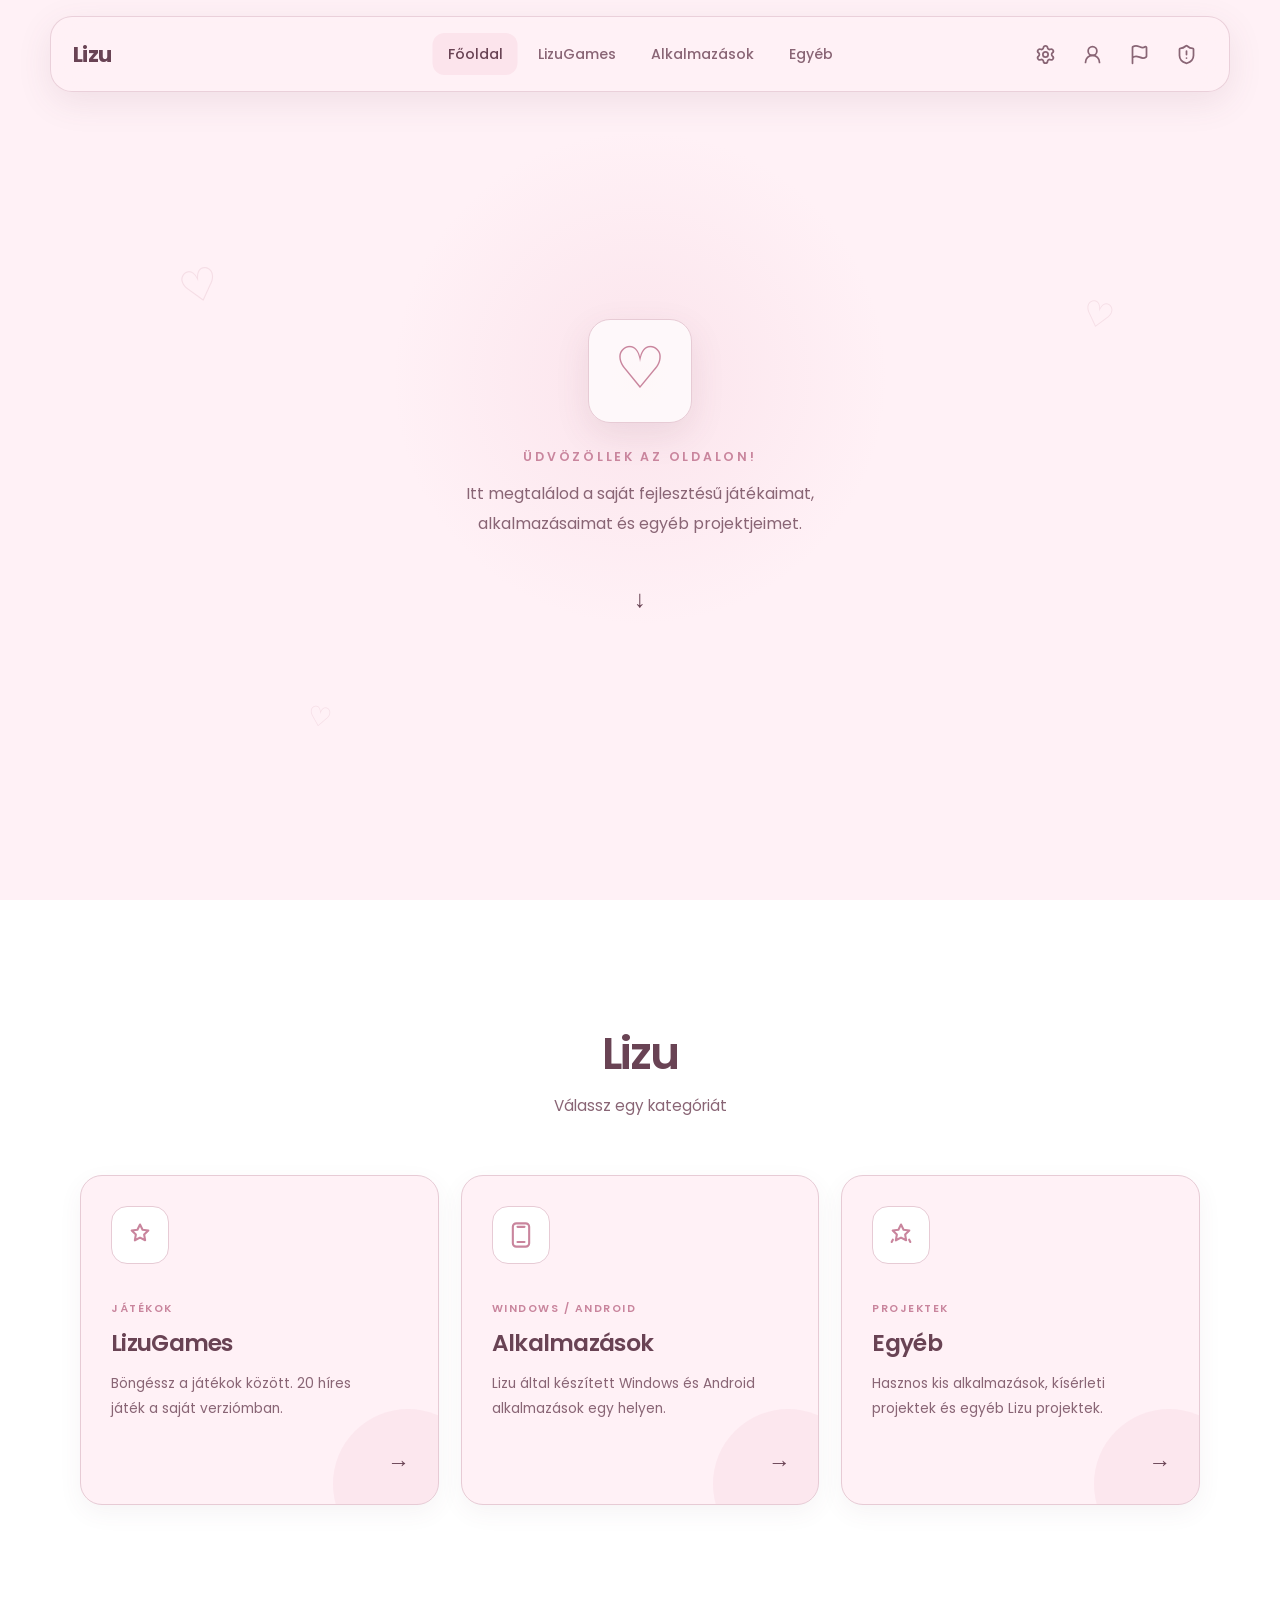
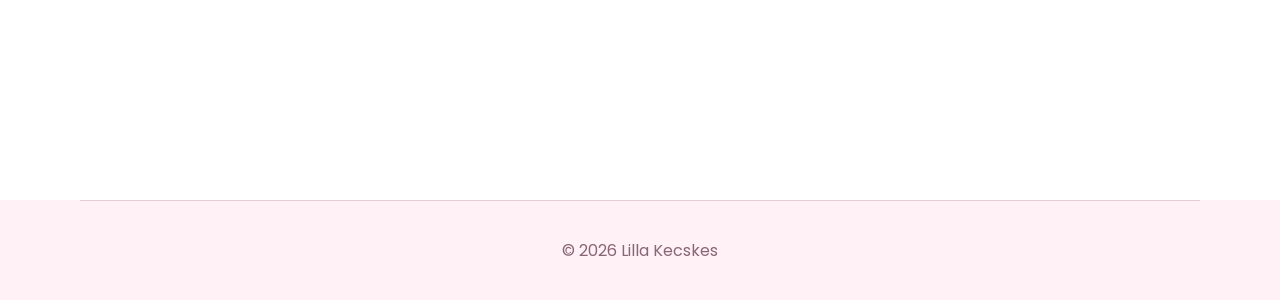
==== commit b73727dc: "vicces vicc meg sok +" ====
--- a/public/index.html
+++ b/public/index.html
@@ -1,285 +1,41 @@
-<!DOCTYPE html><html lang="hu">
-
+<!DOCTYPE html>
+<html lang="hu">
 <head>
     <meta charset="UTF-8">
     <meta name="viewport" content="width=device-width, initial-scale=1.0">
-    <title>Lizu&lt;3</title>
-    <link rel="stylesheet" href="style.css">
+    <meta name="description" content="Lizu - Játékok, alkalmazások és hasznos projektek egy helyen.">
+    <title>Lizu</title>
+    <link rel="stylesheet" href="./style.css">
 </head>
 
 <body>
-    <main class="game-container">
-
-        <section id="auth-screen" class="screen active">
-            <div class="auth-page-content">
-
-                <div class="logo">
-                    <span class="logo-heart-text">♡</span>
-                </div>
-
-                <h1 class="games-title">
-                    <span data-i18n="playerProfile">
-                        JÁTÉKOS PROFIL
-                    </span>
-                </h1>
-
-                <p class="games-subtitle" data-i18n="authWelcome">
-                    Jelentkezz be a már meglévő profilodba, vagy regisztrálj a folytatáshoz.
-                </p>
-
-                <div
-                    id="auth-choice-view"
-                    class="auth-choice-view">
-
-                    <p
-                        class="auth-choice-question">
-                        Mit szeretnél csinálni?
-                    </p>
-
-                    <div class="auth-choice-buttons">
-
-                        <button
-                            id="auth-login-tab"
-                            class="primary-btn auth-choice-btn"
-                            type="button"
-                            data-i18n="login">
-                            BEJELENTKEZÉS
-                        </button>
-
-                        <button
-                            id="auth-register-tab"
-                            class="secondary-btn auth-choice-btn"
-                            type="button"
-                            data-i18n="register">
-                            REGISZTRÁCIÓ
-                        </button>
-
-                    </div>
-
-                </div>
-
-                <div
-                    id="auth-form-view"
-                    class="auth-form-view">
-
-                    <div class="auth-form-header">
-
-                        <button
-                            id="auth-back-btn"
-                            class="auth-back-btn"
-                            type="button"
-                            aria-label="Vissza"
-                            title="Vissza">
-
-                            <svg xmlns="http://www.w3.org/2000/svg"
-                                width="24"
-                                height="24"
-                                viewBox="0 0 24 24"
-                                fill="none"
-                                stroke="currentColor"
-                                stroke-width="2"
-                                stroke-linecap="round"
-                                stroke-linejoin="round"
-                                aria-hidden="true">
-                                <path d="M19 12H5" />
-                                <path d="M12 19l-7-7 7-7" />
-                            </svg>
-
-                        </button>
-
-                        <h2
-                            id="auth-form-title"
-                            class="auth-form-title">
-                            BEJELENTKEZÉS
-                        </h2>
-
-                    </div>
-
-                <div id="auth-login-form" class="auth-page-form">
-
-                    <div class="auth-inputs">
-
-                        <input
-                            type="text"
-                            id="auth-login-username"
-                            placeholder="Felhasználónév"
-                            maxlength="20"
-                            autocomplete="username">
-
-                        <input
-                            type="password"
-                            id="auth-login-password"
-                            placeholder="Jelszó"
-                            maxlength="128"
-                            autocomplete="current-password">
-
-                        <p
-                            id="profile-auth-error"
-                            class="error-text"
-                            role="alert">
-                        </p>
-
-                    </div>
-
-                    <button
-                        id="auth-login-submit"
-                        class="primary-btn auth-submit-btn"
-                        type="button"
-                        data-i18n="login">
-                        BEJELENTKEZÉS
-                    </button>
-
-                </div>
-
-                <div
-                    id="auth-register-form"
-                    class="auth-page-form">
-
-                    <div class="auth-inputs">
-
-                        <input
-                            type="text"
-                            id="auth-register-username"
-                            placeholder="Felhasználónév"
-                            maxlength="20"
-                            autocomplete="username">
-
-                        <input
-                            type="password"
-                            id="auth-register-password"
-                            placeholder="Jelszó (min. 8 karakter)"
-                            maxlength="128"
-                            autocomplete="new-password">
-
-                        <input
-                            type="password"
-                            id="auth-register-password-confirm"
-                            placeholder="Jelszó még egyszer"
-                            maxlength="128"
-                            autocomplete="new-password">
-
-                        <div class="gender-selection">
-
-                            <label class="gender-btn">
-
-                                <input
-                                    type="radio"
-                                    name="auth-gender"
-                                    value="girl">
-
-                                <span data-i18n="girl">
-                                    Lány
-                                </span>
-
-                            </label>
-
-                            <label class="gender-btn">
-
-                                <input
-                                    type="radio"
-                                    name="auth-gender"
-                                    value="boy">
-
-                                <span data-i18n="boy">
-                                    Fiú
-                                </span>
-
-                            </label>
-
-                            <label class="gender-btn">
-
-                                <input
-                                    type="radio"
-                                    name="auth-gender"
-                                    value=""
-                                    checked>
-
-                                <span data-i18n="genderNone">
-                                    Nem adom meg
-                                </span>
-
-                            </label>
-
-                        </div>
-
-                        <p
-                            class="field-note"
-                            data-i18n="genderOptionalNote">
-                            A nemed megadása opcionális.
-                        </p>
-
-                        <div class="privacy-consent-row">
-
-                            <label class="privacy-checkbox-label">
-
-                                <input
-                                    type="checkbox"
-                                    id="auth-register-privacy">
-
-                                <span data-i18n="privacyCheckboxLabel">
-                                    Elolvastam és tudomásul vettem az adatvédelmi tájékoztatót.
-                                </span>
-
-                            </label>
-
-                            <button
-                                type="button"
-                                id="auth-register-privacy-link"
-                                class="privacy-link-btn"
-                                data-i18n="privacyCheckboxLink">
-                                Adatvédelmi tájékoztató megtekintése
-                            </button>
-
-                        </div>
-
-                        <p
-                            id="auth-register-error"
-                            class="error-text"
-                            role="alert">
-                        </p>
-
-                    </div>
-
-                    <button
-                        id="auth-register-submit"
-                        class="primary-btn auth-submit-btn"
-                        type="button"
-                        data-i18n="register">
-                        REGISZTRÁCIÓ
-                    </button>
-
-                </div>
-
-                </div>
-
-            </div>
-        </section>
-
-        <section id="menu-screen" class="screen">
-
-            <div class="top-settings-bar">
-
-                <button
-                    id="profile-btn"
-                    class="icon-btn"
-                    title="Profil"
-                    aria-label="Profil">
-
-                    <svg xmlns="http://www.w3.org/2000/svg"
-                        width="24"
-                        height="24"
-                        viewBox="0 0 24 24"
-                        fill="none"
-                        stroke="currentColor"
-                        stroke-width="2"
-                        stroke-linecap="round"
-                        stroke-linejoin="round">
-
-                        <circle cx="12" cy="8" r="5" />
-                        <path d="M20 21a8 8 0 0 0-16 0" />
-
-                    </svg>
-                </button>
+
+    <header class="site-navbar">
+        <div class="navbar-inner">
+
+            <a href="./index.html" class="navbar-logo">
+                <span>Lizu</span>
+            </a>
+
+            <nav class="navbar-links">
+                <a href="./index.html" class="navbar-link active">
+                    Főoldal
+                </a>
+
+                <a href="./games/index.html" class="navbar-link">
+                    LizuGames
+                </a>
+
+                <a href="./apps/index.html" class="navbar-link">
+                    Alkalmazások
+                </a>
+
+                <a href="./other/index.html" class="navbar-link">
+                    Egyéb
+                </a>
+            </nav>
+
+            <div class="navbar-actions">
 
                 <button
                     id="settings-btn"
@@ -312,7 +68,27 @@
                             a2.34 2.34 0 0 0 3.319-1.915" />
 
                         <circle cx="12" cy="12" r="3" />
-
+                    </svg>
+                </button>
+
+                <button
+                    id="profile-btn"
+                    class="icon-btn"
+                    title="Profil"
+                    aria-label="Profil">
+
+                    <svg xmlns="http://www.w3.org/2000/svg"
+                        width="24"
+                        height="24"
+                        viewBox="0 0 24 24"
+                        fill="none"
+                        stroke="currentColor"
+                        stroke-width="2"
+                        stroke-linecap="round"
+                        stroke-linejoin="round">
+
+                        <circle cx="12" cy="8" r="5" />
+                        <path d="M20 21a8 8 0 0 0-16 0" />
                     </svg>
                 </button>
 
@@ -341,7 +117,6 @@
                             A6 6 0 0 1 16 16
                             c-3 0-5-2-8-2
                             a6 6 0 0 0-4 1.528" />
-
                     </svg>
                 </button>
 
@@ -373,485 +148,52 @@
 
                         <path d="M12 8v4" />
                         <path d="M12 16h.01" />
-
                     </svg>
                 </button>
 
             </div>
 
-            <div class="logo">
-                <span class="logo-heart-text">♡</span>
-            </div>
-
-            <h1 class="games-title">
-                <span data-i18n="siteTitle">
+            <button
+                class="hamburger-btn"
+                id="hamburger-btn"
+                aria-label="Menü"
+                aria-expanded="false">
+
+                <span></span>
+                <span></span>
+                <span></span>
+            </button>
+
+        </div>
+
+        <div class="mobile-menu" id="mobile-menu">
+
+            <nav class="mobile-nav-links">
+
+                <a href="./index.html" class="mobile-nav-link active">
+                    Főoldal
+                </a>
+
+                <a href="./games/index.html" class="mobile-nav-link">
                     LizuGames
-                </span>
-            </h1>
-
-            <p
-                class="games-subtitle"
-                data-i18n="selectGame">
-                Válassz egy játékot!
-            </p>
-
-            <div class="game-categories">
-
-    <details class="game-category" open>
-        <summary>
-            <span class="category-icon">
-                <svg viewBox="0 0 24 24" fill="none" stroke="currentColor" stroke-width="1.8" stroke-linecap="round" stroke-linejoin="round">
-                    <path d="M12 3l2.2 4.45 4.92.72-3.56 3.47.84 4.9L12 14.2l-4.4 2.34.84-4.9-3.56-3.47 4.92-.72z"/>
-                </svg>
-            </span>
-            <span class="category-title-wrap", data-i18n="arcadeCategory">
-                <strong>ARCADE</strong>
-                <small>3 játék</small>
-            </span>
-            <span class="category-chevron">
-                <svg viewBox="0 0 24 24" fill="none" stroke="currentColor" stroke-width="2" stroke-linecap="round" stroke-linejoin="round">
-                    <path d="m6 9 6 6 6-6"/>
-                </svg>
-            </span>
-        </summary>
-        <div class="games-grid category-games">
-            <button id="rps-game-btn" class="game-card">
-                <div class="game-card-icon">
-                    <svg viewBox="0 0 24 24" fill="none" stroke="currentColor" stroke-width="1.8" stroke-linecap="round" stroke-linejoin="round">
-                        <path d="M11.264 2.205A4 4 0 0 0 6.42 4.211l-4 8a4 4 0 0 0 1.359 5.117l6 4a4 4 0 0 0 4.438 0l6-4a4 4 0 0 0 1.576-4.592l-2-6a4 4 0 0 0-2.53-2.53z"/>
-                        <path d="M11.99 22 14 12l7.822 3.184"/>
-                        <path d="M14 12 8.47 2.302"/>
-                    </svg>
-                </div>
-                <div class="game-card-content">
-                    <h2 data-i18n="rpsTitle">Kő - Papír - Olló</h2>
-                    <p data-i18n="rpsDescription">Érd el elsőként a célpontszámot!</p>
-                </div>
-                <span class="game-card-arrow">→</span>
-            </button>
-
-            <button class="game-card game-card-disabled" disabled aria-disabled="true">
-                <span class="game-card-coming-soon" data-i18n="comingSoon">HAMAROSAN</span>
-                <div class="game-card-icon">
-                    <svg viewBox="0 0 24 24" fill="none" stroke="currentColor" stroke-width="1.8" stroke-linecap="round" stroke-linejoin="round">
-                        <path d="M5 5h14v14H5z"/>
-                        <path d="M8 8h8v8H8z"/>
-                        <path d="M9 3v2M15 3v2M9 19v2M15 19v2M3 9h2M3 15h2M19 9h2M19 15h2"/>
-                    </svg>
-                </div>
-                <div class="game-card-content">
-                    <h2>Snake</h2>
-                    <p>Gyűjtsd össze a pontokat, és maradj játékban!</p>
-                </div>
-                <span class="game-card-arrow">→</span>
-            </button>
-
-            <button id="tictactoe-game-btn" class="game-card">
-                <div class="game-card-icon">
-                    <svg viewBox="0 0 24 24" fill="none" stroke="currentColor" stroke-width="1.8" stroke-linecap="round" stroke-linejoin="round">
-                        <path d="M8 2v20M16 2v20M2 8h20M2 16h20"/>
-                    </svg>
-                </div>
-                <div class="game-card-content">
-                    <h2 data-i18n="tictactoeTitle">Tic-Tac-Toe</h2>
-                    <p data-i18n="tictactoeDescription">3 a sorban.</p>
-                </div>
-                <span class="game-card-arrow">→</span>
-            </button>
-        </div>
-    </details>
-
-    <details class="game-category">
-        <summary>
-            <span class="category-icon">
-                <svg viewBox="0 0 24 24" fill="none" stroke="currentColor" stroke-width="1.8" stroke-linecap="round" stroke-linejoin="round">
-                    <rect x="3" y="5" width="18" height="14" rx="2"/>
-                    <path d="M7 9h.01M7 13h.01M10 11h.01M10 15h.01M14 10h4M14 14h4"/>
-                </svg>
-            </span>
-            <span class="category-title-wrap",data-i18n="cardsCategory"><strong>CARDS</strong><small>1 játék</small></span>
-            <span class="category-chevron"><svg viewBox="0 0 24 24" fill="none" stroke="currentColor" stroke-width="2" stroke-linecap="round" stroke-linejoin="round"><path d="m6 9 6 6 6-6"/></svg></span>
-        </summary>
-        <div class="games-grid category-games">
-            <button class="game-card game-card-disabled" disabled aria-disabled="true">
-                <span class="game-card-coming-soon">HAMAROSAN</span>
-                <div class="game-card-icon"><svg viewBox="0 0 24 24" fill="none" stroke="currentColor" stroke-width="1.8" stroke-linecap="round" stroke-linejoin="round"><rect x="5" y="3" width="14" height="18" rx="2"/><path d="M8 7h8M8 11h5M15 17h.01"/></svg></div>
-                <div class="game-card-content"><h2>Blackjack</h2><p>Érd el a 21-et, de ne lépd túl!</p></div>
-                <span class="game-card-arrow">→</span>
-            </button>
-        </div>
-    </details>
-
-    <details class="game-category">
-        <summary>
-            <span class="category-icon"><svg viewBox="0 0 24 24" fill="none" stroke="currentColor" stroke-width="1.8" stroke-linecap="round" stroke-linejoin="round"><path d="M4 7h16M4 12h16M4 17h16"/><circle cx="8" cy="7" r="1.5"/><circle cx="15" cy="12" r="1.5"/><circle cx="10" cy="17" r="1.5"/></svg></span>
-            <span class="category-title-wrap" data-i18n="memoryCategory"><strong>MEMORY</strong><small>4 játék</small></span>
-            <span class="category-chevron"><svg viewBox="0 0 24 24" fill="none" stroke="currentColor" stroke-width="2" stroke-linecap="round" stroke-linejoin="round"><path d="m6 9 6 6 6-6"/></svg></span>
-        </summary>
-        <div class="games-grid category-games">
-            <button class="game-card game-card-disabled" disabled aria-disabled="true"><span class="game-card-coming-soon">HAMAROSAN</span><div class="game-card-icon"><svg viewBox="0 0 24 24" fill="none" stroke="currentColor" stroke-width="1.8" stroke-linecap="round" stroke-linejoin="round"><rect x="4" y="4" width="16" height="16" rx="2"/><path d="M8 8h.01M12 8h.01M16 8h.01M8 12h.01M12 12h.01M16 12h.01"/></svg></div><div class="game-card-content"><h2>Pattern</h2><p>Jegyezd meg a mintát, majd ismételd meg!</p></div><span class="game-card-arrow">→</span></button>
-            <button class="game-card game-card-disabled" disabled aria-disabled="true"><span class="game-card-coming-soon">HAMAROSAN</span><div class="game-card-icon"><svg viewBox="0 0 24 24" fill="none" stroke="currentColor" stroke-width="1.8" stroke-linecap="round" stroke-linejoin="round"><path d="M5 5h4v4H5zM15 5h4v4h-4zM5 15h4v4H5zM15 15h4v4h-4z"/><path d="M11 7h2M11 17h2M7 11v2M17 11v2"/></svg></div><div class="game-card-content"><h2>Sequence</h2><p>Ismételd meg a felvillanó sorrendet!</p></div><span class="game-card-arrow">→</span></button>
-            <button class="game-card game-card-disabled" disabled aria-disabled="true"><span class="game-card-coming-soon">HAMAROSAN</span><div class="game-card-icon"><svg viewBox="0 0 24 24" fill="none" stroke="currentColor" stroke-width="1.8" stroke-linecap="round" stroke-linejoin="round"><rect x="3" y="3" width="18" height="18" rx="2"/><path d="M9 3v18M15 3v18M3 9h18M3 15h18"/></svg></div><div class="game-card-content"><h2>Remember Grid</h2><p>Jegyezd meg, mely mezők voltak aktívak!</p></div><span class="game-card-arrow">→</span></button>
-            <button class="game-card game-card-disabled" disabled aria-disabled="true"><span class="game-card-coming-soon">HAMAROSAN</span><div class="game-card-icon"><svg viewBox="0 0 24 24" fill="none" stroke="currentColor" stroke-width="1.8" stroke-linecap="round" stroke-linejoin="round"><rect x="4" y="4" width="7" height="7" rx="1"/><rect x="13" y="4" width="7" height="7" rx="1"/><rect x="4" y="13" width="7" height="7" rx="1"/><path d="m14 16 2 2 4-5"/></svg></div><div class="game-card-content"><h2>Which Changed?</h2><p>Találd meg, mi változott!</p></div><span class="game-card-arrow">→</span></button>
-        </div>
-    </details>
-
-    <details class="game-category">
-        <summary>
-            <span class="category-icon"><svg viewBox="0 0 24 24" fill="none" stroke="currentColor" stroke-width="1.8" stroke-linecap="round" stroke-linejoin="round"><circle cx="12" cy="12" r="8"/><path d="M12 8v8M8 12h8"/></svg></span>
-            <span class="category-title-wrap" data-i18n="miscCategory"><strong>MISC</strong><small>2 játék</small></span>
-            <span class="category-chevron"><svg viewBox="0 0 24 24" fill="none" stroke="currentColor" stroke-width="2" stroke-linecap="round" stroke-linejoin="round"><path d="m6 9 6 6 6-6"/></svg></span>
-        </summary>
-        <div class="games-grid category-games">
-            <button class="game-card game-card-disabled" disabled aria-disabled="true"><span class="game-card-coming-soon">HAMAROSAN</span><div class="game-card-icon"><svg viewBox="0 0 24 24" fill="none" stroke="currentColor" stroke-width="1.8" stroke-linecap="round" stroke-linejoin="round"><rect x="5" y="5" width="14" height="14" rx="3"/><path d="M12 8v8M8 12h8"/></svg></div><div class="game-card-content"><h2>Button Simulator</h2><p>Nyomd meg. Ennyi az egész.</p></div><span class="game-card-arrow">→</span></button>
-            <button class="game-card game-card-disabled" disabled aria-disabled="true"><span class="game-card-coming-soon">HAMAROSAN</span><div class="game-card-icon"><svg viewBox="0 0 24 24" fill="none" stroke="currentColor" stroke-width="1.8" stroke-linecap="round" stroke-linejoin="round"><circle cx="6" cy="7" r="1.5"/><circle cx="12" cy="12" r="1.5"/><circle cx="18" cy="17" r="1.5"/><path d="M6 7l12 10"/></svg></div><div class="game-card-content"><h2>Count Them</h2><p>Számold meg gyorsan a megjelenő elemeket!</p></div><span class="game-card-arrow">→</span></button>
-        </div>
-    </details>
-
-    <details class="game-category">
-        <summary>
-            <span class="category-icon"><svg viewBox="0 0 24 24" fill="none" stroke="currentColor" stroke-width="1.8" stroke-linecap="round" stroke-linejoin="round"><path d="M7 4h10v16H7z"/><path d="M10 8h4M10 12h4M10 16h2"/></svg></span>
-            <span class="category-title-wrap" data-i18n="numberCategory"><strong>NUMBER</strong><small>2 játék</small></span>
-            <span class="category-chevron"><svg viewBox="0 0 24 24" fill="none" stroke="currentColor" stroke-width="2" stroke-linecap="round" stroke-linejoin="round"><path d="m6 9 6 6 6-6"/></svg></span>
-        </summary>
-        <div class="games-grid category-games">
-            <button class="game-card game-card-disabled" disabled aria-disabled="true"><span class="game-card-coming-soon">HAMAROSAN</span><div class="game-card-icon"><svg viewBox="0 0 24 24" fill="none" stroke="currentColor" stroke-width="1.8" stroke-linecap="round" stroke-linejoin="round"><circle cx="12" cy="12" r="8"/><path d="M12 8v4l3 2"/></svg></div><div class="game-card-content"><h2>Number Hunt</h2><p>Találd meg a megfelelő számot!</p></div><span class="game-card-arrow">→</span></button>
-            <button class="game-card game-card-disabled" disabled aria-disabled="true"><span class="game-card-coming-soon">HAMAROSAN</span><div class="game-card-icon"><svg viewBox="0 0 24 24" fill="none" stroke="currentColor" stroke-width="1.8" stroke-linecap="round" stroke-linejoin="round"><path d="M5 5h14v14H5z"/><path d="M8 8h.01M12 8h.01M16 8h.01M8 12h.01M12 12h.01M16 12h.01M8 16h.01M12 16h.01M16 16h.01"/></svg></div><div class="game-card-content"><h2>Number Memory</h2><p>Jegyezd meg a számokat, ameddig csak tudod!</p></div><span class="game-card-arrow">→</span></button>
-        </div>
-    </details>
-
-    <details class="game-category">
-        <summary>
-            <span class="category-icon"><svg viewBox="0 0 24 24" fill="none" stroke="currentColor" stroke-width="1.8" stroke-linecap="round" stroke-linejoin="round"><path d="m4 4 6 6M14 14l6 6M14 4l-4 4M10 16l-6 4M20 4l-6 6"/></svg></span>
-            <span class="category-title-wrap" data-i18n="puzzleCategory"><strong>PUZZLE</strong><small>4 játék</small></span>
-            <span class="category-chevron"><svg viewBox="0 0 24 24" fill="none" stroke="currentColor" stroke-width="2" stroke-linecap="round" stroke-linejoin="round"><path d="m6 9 6 6 6-6"/></svg></span>
-        </summary>
-        <div class="games-grid category-games">
-            <button id="2048-game-btn" class="game-card">
-                <div class="game-card-icon"><span class="game-2048-icon">2048</span></div>
-                <div class="game-card-content"><h2 data-i18n="game2048Title">2048</h2><p data-i18n="game2048Description">Rakd össze a 2048-as csempét!</p></div>
-                <span class="game-card-arrow">→</span>
-            </button>
-            <button class="game-card game-card-disabled" disabled aria-disabled="true"><span class="game-card-coming-soon">HAMAROSAN</span><div class="game-card-icon"><svg viewBox="0 0 24 24" fill="none" stroke="currentColor" stroke-width="1.8" stroke-linecap="round" stroke-linejoin="round"><path d="M5 5h6v6H5zM13 5h6v6h-6zM5 13h6v6H5zM13 13h6v6h-6z"/><path d="m9 9 6 6M15 9l-6 6"/></svg></div><div class="game-card-content"><h2>Lizu Blocks</h2><p>Építs, illessz és oldd meg a pályákat!</p></div><span class="game-card-arrow">→</span></button>
-            <button class="game-card game-card-disabled" disabled aria-disabled="true"><span class="game-card-coming-soon">HAMAROSAN</span><div class="game-card-icon"><svg viewBox="0 0 24 24" fill="none" stroke="currentColor" stroke-width="1.8" stroke-linecap="round" stroke-linejoin="round"><path d="M4 7h16M4 12h16M4 17h16"/><circle cx="8" cy="7" r="1.5"/><circle cx="15" cy="12" r="1.5"/><circle cx="10" cy="17" r="1.5"/></svg></div><div class="game-card-content"><h2>Sort It</h2><p>Rendezd a dolgokat a megfelelő helyre!</p></div><span class="game-card-arrow">→</span></button>
-            <button id="sudoku-game-btn" class="game-card game-card-disabled" disabled aria-disabled="true"><span class="game-card-coming-soon" data-i18n="comingSoon">HAMAROSAN</span><div class="game-card-icon"><svg viewBox="0 0 24 24" fill="none" stroke="currentColor" stroke-width="1.8" stroke-linecap="round" stroke-linejoin="round"><rect x="3" y="3" width="18" height="18" rx="2"/><path d="M3 9h18M3 15h18M9 3v18M15 3v18"/></svg></div><div class="game-card-content"><h2 data-i18n="sudokuTitle">Sudoku</h2><p data-i18n="sudokuDescription">A klasszikus Sudoku játék.</p></div><span class="game-card-arrow">→</span></button>
-        </div>
-    </details>
-
-    <details class="game-category">
-        <summary>
-            <span class="category-icon"><svg viewBox="0 0 24 24" fill="none" stroke="currentColor" stroke-width="1.8" stroke-linecap="round" stroke-linejoin="round"><path d="M9 3h6l2 4-5 14L7 7z"/><path d="M7 7h10"/></svg></span>
-            <span class="category-title-wrap" data-i18n="quizCategory"><strong>QUIZ</strong><small>3 játék</small></span>
-            <span class="category-chevron"><svg viewBox="0 0 24 24" fill="none" stroke="currentColor" stroke-width="2" stroke-linecap="round" stroke-linejoin="round"><path d="m6 9 6 6 6-6"/></svg></span>
-        </summary>
-        <div class="games-grid category-games">
-            <button class="game-card game-card-disabled" disabled aria-disabled="true"><span class="game-card-coming-soon">HAMAROSAN</span><div class="game-card-icon"><svg viewBox="0 0 24 24" fill="none" stroke="currentColor" stroke-width="1.8" stroke-linecap="round" stroke-linejoin="round"><circle cx="12" cy="12" r="8"/><path d="M8 10h.01M16 10h.01M9 15c2 1.5 4 1.5 6 0"/></svg></div><div class="game-card-content"><h2>Emoji Quiz</h2><p>Fejtsd meg az emojikból álló feladványokat!</p></div><span class="game-card-arrow">→</span></button>
-            <button class="game-card game-card-disabled" disabled aria-disabled="true"><span class="game-card-coming-soon">HAMAROSAN</span><div class="game-card-icon"><svg viewBox="0 0 24 24" fill="none" stroke="currentColor" stroke-width="1.8" stroke-linecap="round" stroke-linejoin="round"><path d="M3 5h18v14H3z"/><path d="M3 9h18M7 5v14M17 5v14"/></svg></div><div class="game-card-content"><h2>Guess the Flag</h2><p>Ismerd fel, melyik országhoz tartozik a zászló!</p></div><span class="game-card-arrow">→</span></button>
-            <button class="game-card game-card-disabled" disabled aria-disabled="true"><span class="game-card-coming-soon">HAMAROSAN</span><div class="game-card-icon"><svg viewBox="0 0 24 24" fill="none" stroke="currentColor" stroke-width="1.8" stroke-linecap="round" stroke-linejoin="round"><circle cx="12" cy="12" r="8"/><path d="m8 12 2.5 2.5L16 9"/></svg></div><div class="game-card-content"><h2>True or False</h2><p>Döntsd el gyorsan: igaz vagy hamis?</p></div><span class="game-card-arrow">→</span></button>
-        </div>
-    </details>
-
-    <details class="game-category">
-        <summary>
-            <span class="category-icon"><svg viewBox="0 0 24 24" fill="none" stroke="currentColor" stroke-width="1.8" stroke-linecap="round" stroke-linejoin="round"><path d="M13 2 3 14h8l-1 8 10-12h-8z"/></svg></span>
-            <span class="category-title-wrap" data-i18n="reflexCategory"><strong>REFLEX</strong><small>3 játék</small></span>
-            <span class="category-chevron"><svg viewBox="0 0 24 24" fill="none" stroke="currentColor" stroke-width="2" stroke-linecap="round" stroke-linejoin="round"><path d="m6 9 6 6 6-6"/></svg></span>
-        </summary>
-        <div class="games-grid category-games">
-            <button class="game-card game-card-disabled" disabled aria-disabled="true"><span class="game-card-coming-soon">HAMAROSAN</span><div class="game-card-icon"><svg viewBox="0 0 24 24" fill="none" stroke="currentColor" stroke-width="1.8" stroke-linecap="round" stroke-linejoin="round"><circle cx="12" cy="12" r="8"/><path d="M12 8v4l3 2"/></svg></div><div class="game-card-content"><h2>Color Reaction</h2><p>Reagálj a megfelelő színre minél gyorsabban!</p></div><span class="game-card-arrow">→</span></button>
-            <button class="game-card game-card-disabled" disabled aria-disabled="true"><span class="game-card-coming-soon">HAMAROSAN</span><div class="game-card-icon"><svg viewBox="0 0 24 24" fill="none" stroke="currentColor" stroke-width="1.8" stroke-linecap="round" stroke-linejoin="round"><path d="M12 3v18M3 12h18"/><circle cx="12" cy="12" r="5"/></svg></div><div class="game-card-content"><h2>Fastest Finger</h2><p>Ki tudsz a leggyorsabban reagálni?</p></div><span class="game-card-arrow">→</span></button>
-            <button class="game-card game-card-disabled" disabled aria-disabled="true"><span class="game-card-coming-soon">HAMAROSAN</span><div class="game-card-icon"><svg viewBox="0 0 24 24" fill="none" stroke="currentColor" stroke-width="1.8" stroke-linecap="round" stroke-linejoin="round"><rect x="5" y="5" width="14" height="14" rx="3"/><path d="M12 8v8M8 12h8"/></svg></div><div class="game-card-content"><h2>Quick Click</h2><p>Kattints minél gyorsabban!</p></div><span class="game-card-arrow">→</span></button>
-        </div>
-    </details>
-
-    <details class="game-category">
-        <summary>
-            <span class="category-icon"><svg viewBox="0 0 24 24" fill="none" stroke="currentColor" stroke-width="1.8" stroke-linecap="round" stroke-linejoin="round"><circle cx="12" cy="12" r="8"/><circle cx="12" cy="12" r="3"/><path d="M12 2v3M12 19v3M2 12h3M19 12h3"/></svg></span>
-            <span class="category-title-wrap" data-i18n="visualCategory"><strong>VISUAL</strong><small>2 játék</small></span>
-            <span class="category-chevron"><svg viewBox="0 0 24 24" fill="none" stroke="currentColor" stroke-width="2" stroke-linecap="round" stroke-linejoin="round"><path d="m6 9 6 6 6-6"/></svg></span>
-        </summary>
-        <div class="games-grid category-games">
-            <button class="game-card game-card-disabled" disabled aria-disabled="true"><span class="game-card-coming-soon">HAMAROSAN</span><div class="game-card-icon"><svg viewBox="0 0 24 24" fill="none" stroke="currentColor" stroke-width="1.8" stroke-linecap="round" stroke-linejoin="round"><circle cx="12" cy="12" r="8"/><path d="M8 12h8M12 8v8"/></svg></div><div class="game-card-content"><h2>Color Difference</h2><p>Találd meg az egyetlen eltérő színt!</p></div><span class="game-card-arrow">→</span></button>
-            <button class="game-card game-card-disabled" disabled aria-disabled="true"><span class="game-card-coming-soon">HAMAROSAN</span><div class="game-card-icon"><svg viewBox="0 0 24 24" fill="none" stroke="currentColor" stroke-width="1.8" stroke-linecap="round" stroke-linejoin="round"><circle cx="12" cy="12" r="8"/><path d="m9 9 6 6M15 9l-6 6"/></svg></div><div class="game-card-content"><h2>Color Rush</h2><p>Válaszd ki a megfelelő színt a lehető leggyorsabban!</p></div><span class="game-card-arrow">→</span></button>
-        </div>
-    </details>
-
-</div>
-
-        </section>
-
-        <section id="game-screen" class="screen">
-
-            <header class="game-header">
-
-                <h1 data-i18n="title">
-                    Kő - Papír - Olló
-                </h1>
-
-                <div class="top-controls-container">
-
-                    <div class="target-score-selector">
-
-                        <span
-                            class="target-score-selector-label"
-                            data-i18n="targetScoreLabel">
-                            Cél:
-                        </span>
-
-                        <div class="target-score-buttons">
-
-                            <button
-                                class="target-score-btn"
-                                data-difficulty="3">
-                                3
-                            </button>
-
-                            <button
-                                class="target-score-btn"
-                                data-difficulty="5">
-                                5
-                            </button>
-
-                            <button
-                                class="target-score-btn"
-                                data-difficulty="10">
-                                10
-                            </button>
-
-                        </div>
-
-                    </div>
-
-                    <div class="game-header-buttons">
-
-                        <button
-                            id="menu-game-btn"
-                            class="reset-btn"
-                            data-i18n="mainMenu">
-                            FŐMENÜ
-                        </button>
-
-                        <button
-                            id="reset-btn"
-                            class="reset-btn"
-                            data-i18n="reset">
-                            ÚJ JÁTÉK
-                        </button>
-
-                    </div>
-
-                </div>
-
-            </header>
-
-            <div class="scoreboard">
-
-                <div class="score-box">
-
-                    <span
-                        class="score-label"
-                        data-i18n="you">
-                        JÁTÉKOS
-                    </span>
-
-                    <strong
-                        id="player-score"
-                        class="score-num">
-                        0
-                    </strong>
-
-                </div>
-
-                <div class="score-divider">
-                    —
-                </div>
-
-                <div class="score-box">
-
-                    <span
-                        class="score-label"
-                        data-i18n="opponent">
-                        ELLENFÉL
-                    </span>
-
-                    <strong
-                        id="computer-score"
-                        class="score-num">
-                        0
-                    </strong>
-
-                </div>
-
-            </div>
-
-            <div
-                id="target-score-info"
-                class="target-score-info">
-            </div>
-
-            <div class="battle">
-
-                <div class="player-card card">
-
-                    <span
-                        class="card-title"
-                        data-i18n="you">
-                        JÁTÉKOS
-                    </span>
-
-                    <div
-                        id="player-choice"
-                        class="choice-display">
-                        ?
-                    </div>
-
-                    <span
-                        id="player-choice-name"
-                        class="choice-name"
-                        data-i18n="waiting">
-                        Várakozás...
-                    </span>
-
-                </div>
-
-                <div class="vs">
-                    VS
-                </div>
-
-                <div class="computer-card card">
-
-                    <span
-                        class="card-title"
-                        data-i18n="opponent">
-                        ELLENFÉL
-                    </span>
-
-                    <div
-                        id="computer-choice"
-                        class="choice-display">
-                        ?
-                    </div>
-
-                    <span
-                        id="computer-choice-name"
-                        class="choice-name"
-                        data-i18n="waiting">
-                        Várakozás...
-                    </span>
-
-                </div>
-
-            </div>
-
-            <div
-                id="result"
-                class="result"
-                data-i18n="chooseWeapon">
-                Válassz fegyvert
-            </div>
-
-            <div id="round-status"></div>
-
-            <div class="choices">
-
-                <button
-                    class="choice-btn"
-                    data-choice="rock"
-                    aria-label="Kő">
-
-                    <svg xmlns="http://www.w3.org/2000/svg"
-                        width="28"
-                        height="28"
-                        viewBox="0 0 24 24"
-                        fill="none"
-                        stroke="currentColor"
-                        stroke-width="2"
-                        stroke-linecap="round"
-                        stroke-linejoin="round">
-
-                        <path
-                            d="M11.264 2.205A4 4 0 0 0 6.42 4.211l-4 8
-                            a4 4 0 0 0 1.359 5.117l6 4
-                            a4 4 0 0 0 4.438 0l6-4
-                            a4 4 0 0 0 1.576-4.592l-2-6
-                            a4 4 0 0 0-2.53-2.53z" />
-
-                        <path d="M11.99 22 14 12l7.822 3.184" />
-                        <path d="M14 12 8.47 2.302" />
-
-                    </svg>
-
-                </button>
-
-                <button
-                    class="choice-btn"
-                    data-choice="paper"
-                    aria-label="Papír">
-
-                    <svg xmlns="http://www.w3.org/2000/svg"
-                        width="28"
-                        height="28"
-                        viewBox="0 0 24 24"
-                        fill="none"
-                        stroke="currentColor"
-                        stroke-width="2"
-                        stroke-linecap="round"
-                        stroke-linejoin="round">
-
-                        <path d="M15 12h-5" />
-                        <path d="M15 8h-5" />
-                        <path d="M19 17V5a2 2 0 0 0-2-2H4" />
-
-                        <path
-                            d="M8 21h12a2 2 0 0 0 2-2v-1
-                            a1 1 0 0 0-1-1H11
-                            a1 1 0 0 0-1 1v1
-                            a2 2 0 1 1-4 0V5
-                            a2 2 0 1 0-4 0v2
-                            a1 1 0 0 0 1 1h3" />
-
-                    </svg>
-
-                </button>
-
-                <button
-                    class="choice-btn"
-                    data-choice="scissors"
-                    aria-label="Olló">
-
-                    <svg xmlns="http://www.w3.org/2000/svg"
-                        width="28"
-                        height="28"
-                        viewBox="0 0 24 24"
-                        fill="none"
-                        stroke="currentColor"
-                        stroke-width="2"
-                        stroke-linecap="round"
-                        stroke-linejoin="round">
-
-                        <circle cx="6" cy="6" r="3" />
-                        <path d="M8.12 8.12 12 12" />
-                        <path d="M20 4 8.12 15.88" />
-                        <circle cx="6" cy="18" r="3" />
-                        <path d="M14.8 14.8 20 20" />
-
-                    </svg>
-
-                </button>
-
-            </div>
-
-        </section>
-
-        <section id="game-2048-screen" class="screen">
-
-            <header class="game-2048-header">
-
-                <button
-                    id="2048-menu-btn"
-                    class="icon-btn"
-                    title="Főmenü"
-                    aria-label="Főmenü">
+                </a>
+
+                <a href="./apps/index.html" class="mobile-nav-link">
+                    Alkalmazások
+                </a>
+
+                <a href="./other/index.html" class="mobile-nav-link">
+                    Egyéb
+                </a>
+
+            </nav>
+
+            <div class="mobile-actions">
+
+                <button
+                    id="mobile-settings-btn"
+                    class="mobile-action-btn"
+                    type="button">
 
                     <svg xmlns="http://www.w3.org/2000/svg"
                         width="22"
@@ -863,1145 +205,290 @@
                         stroke-linecap="round"
                         stroke-linejoin="round">
 
-                        <path d="M15 18l-6-6 6-6" />
-
-                    </svg>
-
-                </button>
-
-                <h1>
-                    2048
-                </h1>
-
-                <div class="game-2048-score-container">
-
-                    <div class="game-2048-score-box">
-
-                        <span data-i18n="score2048">
-                            PONTSZÁM
-                        </span>
-
-                        <strong id="2048-score">
-                            0
-                        </strong>
-
-                    </div>
-
-                    <div class="game-2048-score-box">
-
-                        <span data-i18n="best2048">
-                            REKORD
-                        </span>
-
-                        <strong id="2048-best">
-                            0
-                        </strong>
-
-                    </div>
-
+                        <path
+                            d="M9.671 4.136a2.34 2.34 0 0 1 4.659 0
+                            2.34 2.34 0 0 0 3.319 1.915
+                            2.34 2.34 0 0 1 2.33 4.033
+                            2.34 2.34 0 0 0 0 3.831
+                            2.34 2.34 0 0 1-2.33 4.033
+                            2.34 2.34 0 0 0-3.319 1.915
+                            2.34 2.34 0 0 1-4.659 0
+                            2.34 2.34 0 0 0-3.32-1.915
+                            2.34 2.34 0 0 1-2.33-4.033
+                            2.34 2.34 0 0 0 0-3.831
+                            A2.34 2.34 0 0 1 6.35 6.051
+                            a2.34 2.34 0 0 0 3.319-1.915" />
+
+                        <circle cx="12" cy="12" r="3" />
+                    </svg>
+
+                    <span>Beállítások</span>
+                </button>
+
+                <button
+                    id="mobile-profile-btn"
+                    class="mobile-action-btn"
+                    type="button">
+
+                    <svg xmlns="http://www.w3.org/2000/svg"
+                        width="22"
+                        height="22"
+                        viewBox="0 0 24 24"
+                        fill="none"
+                        stroke="currentColor"
+                        stroke-width="2"
+                        stroke-linecap="round"
+                        stroke-linejoin="round">
+
+                        <circle cx="12" cy="8" r="5" />
+                        <path d="M20 21a8 8 0 0 0-16 0" />
+                    </svg>
+
+                    <span>Profil</span>
+                </button>
+
+                <button
+                    id="mobile-report-btn"
+                    class="mobile-action-btn"
+                    type="button">
+
+                    <svg xmlns="http://www.w3.org/2000/svg"
+                        width="22"
+                        height="22"
+                        viewBox="0 0 24 24"
+                        fill="none"
+                        stroke="currentColor"
+                        stroke-width="2"
+                        stroke-linecap="round"
+                        stroke-linejoin="round">
+
+                        <path
+                            d="M4 22V4a1 1 0 0 1 .4-.8
+                            A6 6 0 0 1 8 2c3 0 5 2
+                            7.333 2q2 0 3.067-.8
+                            A1 1 0 0 1 20 4v10
+                            a1 1 0 0 1-.4.8
+                            A6 6 0 0 1 16 16
+                            c-3 0-5-2-8-2
+                            a6 6 0 0 0-4 1.528" />
+                    </svg>
+
+                    <span>Hibabejelentés</span>
+                </button>
+
+                <button
+                    id="mobile-privacy-btn"
+                    class="mobile-action-btn"
+                    type="button">
+
+                    <svg xmlns="http://www.w3.org/2000/svg"
+                        width="22"
+                        height="22"
+                        viewBox="0 0 24 24"
+                        fill="none"
+                        stroke="currentColor"
+                        stroke-width="2"
+                        stroke-linecap="round"
+                        stroke-linejoin="round">
+
+                        <path
+                            d="M20 13c0 5-3.5 7.5-7.66 8.95
+                            a1 1 0 0 1-.67-.01
+                            C7.5 20.5 4 18 4 13V6
+                            a1 1 0 0 1 1-1
+                            c2 0 4.5-1.2 6.24-2.72
+                            a1.17 1.17 0 0 1 1.52 0
+                            C14.51 3.81 17 5 19 5
+                            a1 1 0 0 1 1 1z" />
+
+                        <path d="M12 8v4" />
+                        <path d="M12 16h.01" />
+                    </svg>
+
+                    <span>Adatvédelmi tájékoztató</span>
+                </button>
+
+            </div>
+        </div>
+    </header>
+
+    <main>
+
+        <section class="hero-section" id="home">
+
+            <div class="hero-decoration hero-decoration-one">♡</div>
+            <div class="hero-decoration hero-decoration-two">♡</div>
+            <div class="hero-decoration hero-decoration-three">♡</div>
+
+            <div class="hero-content">
+
+                <div class="hero-logo">
+                    <span>♡</span>
                 </div>
 
-            </header>
-
-            <div class="game-2048-intro">
-
-                <div>
-
-                    <h2 data-i18n="game2048Title">
-                        2048
-                    </h2>
-
-                    <p data-i18n="game2048Instructions">
-                        Kombináld az azonos számokat, és érd el a 2048-at!
-                    </p>
-
-                </div>
-
-                <div class="game-2048-actions">
-
-                    <button
-                        id="2048-undo-btn"
-                        class="secondary-btn"
-                        data-i18n="undo2048">
-                        VISSZAVONÁS
-                    </button>
-
-                    <button
-                        id="2048-new-game-btn"
-                        class="primary-btn"
-                        data-i18n="new2048Game">
-                        ÚJ JÁTÉK
-                    </button>
-
-                </div>
+                <p class="hero-small-title">
+                    ÜDVÖZÖLLEK AZ OLDALON!
+                </p>
+
+                <p class="hero-description">
+                    Itt megtalálod a saját fejlesztésű játékaimat, 
+                    <br>alkalmazásaimat és egyéb projektjeimet.
+                </p>
+
+                <a href="#projects" class="hero-button">
+                    <span>↓</span>
+                </a>
 
             </div>
 
-            <div
-                id="2048-board"
-                class="game-2048-board"
-                aria-label="2048 game board">
+        </section>
+
+        <section class="projects-section" id="projects">
+
+            <div class="section-heading">
+
+                <h2>
+                    Lizu
+                </h2>
+
+                <p>
+                    Válassz egy kategóriát
+                </p>
+
             </div>
 
-            <p
-                id="2048-message"
-                class="game-2048-message"
-                data-i18n="game2048Ready">
-                Használd a nyilakat a számok mozgatásához!
-            </p>
-
-            <div
-                id="2048-overlay"
-                class="game-2048-overlay">
-
-                <div class="game-2048-overlay-content">
-
-                    <h2 id="2048-overlay-title">
-                        2048
-                    </h2>
-
-                    <p id="2048-overlay-text">
-                        -
-                    </p>
-
-                    <button
-                        id="2048-overlay-new-game"
-                        class="primary-btn"
-                        data-i18n="new2048Game">
-                        ÚJ JÁTÉK
-                    </button>
-
-                    <button
-                        id="2048-overlay-menu"
-                        class="secondary-btn"
-                        data-i18n="mainMenu">
-                        FŐMENÜ
-                    </button>
-
-                </div>
-
-            </div>
-
-        </section>
-
-        <section id="tictactoe-screen" class="screen">
-
-            <header class="game-header">
-
-                <h1 data-i18n="tictactoeTitle">
-                    Tic-Tac-Toe
-                </h1>
-
-                <div class="top-controls-container">
-
-                    <div class="target-score-selector">
-
-                        <span
-                            class="target-score-selector-label"
-                            data-i18n="boardSizeLabel">
-                            Pálya:
-                        </span>
-
-                        <div class="target-score-buttons">
-
-                            <button
-                                id="tictactoe-3x3-btn"
-                                class="target-score-btn active">
-                                3 × 3
-                            </button>
-
-                            <button
-                                id="tictactoe-5x5-btn"
-                                class="target-score-btn">
-                                5 × 5
-                            </button>
-
-                        </div>
-
-                    </div>
-
-                    <div class="game-header-buttons">
-
-                        <button
-                            id="tictactoe-menu-btn"
-                            class="reset-btn"
-                            data-i18n="mainMenu">
-                            FŐMENÜ
-                        </button>
-
-                        <button
-                            id="tictactoe-new-game-btn"
-                            class="reset-btn"
-                            data-i18n="reset">
-                            ÚJ JÁTÉK
-                        </button>
-
-                    </div>
-
-                </div>
-
-            </header>
-
-            <div class="tictactoe-info">
-
-                <div class="tictactoe-player-info">
-
-                    <span
-                        class="card-title"
-                        data-i18n="you">
-                        JÁTÉKOS
-                    </span>
-
-                    <strong id="tictactoe-player-symbol">
-                        X
-                    </strong>
-
-                </div>
-
-                <div class="vs">
-                    VS
-                </div>
-
-                <div class="tictactoe-player-info">
-
-                    <span
-                        class="card-title"
-                        data-i18n="opponent">
-                        ELLENFÉL
-                    </span>
-
-                    <strong id="tictactoe-computer-symbol">
-                        O
-                    </strong>
-
-                </div>
-
-            </div>
-
-            <div
-                id="tictactoe-message"
-                class="result">
-                Te következel!
-            </div>
-
-            <div
-                id="tictactoe-board"
-                class="tictactoe-board"
-                aria-label="Tic-Tac-Toe játéktábla">
-            </div>
-
-        </section>
-
-        <section id="tictactoe-end-screen" class="screen">
-
-            <div class="end-icon">
-            </div>
-
-            <h1 id="tictactoe-end-title">
-                NYERTÉL!
-            </h1>
-
-            <p id="tictactoe-end-message">
-                Gratulálunk!
-            </p>
-
-            <div class="end-buttons">
-
-                <button
-                    id="tictactoe-new-game-end-btn"
-                    class="primary-btn"
-                    data-i18n="playAgain">
-                    ÚJ JÁTÉK
-                </button>
-
-                <button
-                    id="tictactoe-menu-end-btn"
-                    class="secondary-btn"
-                    data-i18n="mainMenu">
-                    FŐMENÜ
-                </button>
-
-            </div>
-
-        </section>
-
-        <section id="end-screen" class="screen">
-
-            <div
-                id="end-icon"
-                class="end-icon">
-            </div>
-
-            <h1 id="end-title">
-                NYERTÉL!
-            </h1>
-
-            <p id="end-message">
-                Gratulálunk!
-            </p>
-
-            <div class="final-score">
-
-                <span id="final-player-score">
-                    0
-                </span>
-
-                <strong>
-                    —
-                </strong>
-
-                <span id="final-computer-score">
-                    0
-                </span>
-
-            </div>
-
-            <div class="end-buttons">
-
-                <button
-                    id="play-again-btn"
-                    class="primary-btn"
-                    data-i18n="playAgain">
-                    ÚJ JÁTÉK
-                </button>
-
-                <button
-                    id="menu-btn"
-                    class="secondary-btn"
-                    data-i18n="mainMenu">
-                    FŐMENÜ
-                </button>
-
-            </div>
-
-        </section>
-
-        <div
-            id="profile-modal"
-            class="modal">
-
-            <div class="modal-content">
-
-                <button
-                    class="modal-close"
-                    data-close="profile-modal">
-                    ×
-                </button>
-
-                <h2 data-i18n="playerProfile">
-                    JÁTÉKOS PROFIL
-                </h2>
-
-                <div id="profile-auth-forms">
-
-                    <div class="auth-inputs">
-
-                        <input
-                            type="text"
-                            id="username-input"
-                            placeholder="Felhasználónév"
-                            maxlength="20"
-                            autocomplete="username">
-
-                        <input
-                            type="password"
-                            id="password-input"
-                            placeholder="Jelszó (min. 8 karakter)"
-                            maxlength="128"
-                            autocomplete="current-password">
-
-                        <div class="gender-selection">
-
-                            <label class="gender-btn">
-
-                                <input
-                                    type="radio"
-                                    name="gender"
-                                    value="girl">
-
-                                <span data-i18n="girl">
-                                    Lány
-                                </span>
-
-                            </label>
-
-                            <label class="gender-btn">
-
-                                <input
-                                    type="radio"
-                                    name="gender"
-                                    value="boy">
-
-                                <span data-i18n="boy">
-                                    Fiú
-                                </span>
-
-                            </label>
-
-                            <label class="gender-btn">
-
-                                <input
-                                    type="radio"
-                                    name="gender"
-                                    value=""
-                                    checked>
-
-                                <span data-i18n="genderNone">
-                                    Nem adom meg
-                                </span>
-
-                            </label>
-
-                        </div>
-
-                        <p
-                            class="field-note"
-                            data-i18n="genderOptionalNote">
-                            A nemed megadása opcionális.
-                        </p>
-
-                        <div class="privacy-consent-row">
-
-                            <label class="privacy-checkbox-label">
-
-                                <input
-                                    type="checkbox"
-                                    id="privacy-checkbox">
-
-                                <span data-i18n="privacyCheckboxLabel">
-                                    Elolvastam és tudomásul veszem az adatvédelmi tájékoztatót.
-                                </span>
-
-                            </label>
-
-                            <button
-                                type="button"
-                                id="privacy-checkbox-link"
-                                class="privacy-link-btn"
-                                data-i18n="privacyCheckboxLink">
-                                Adatvédelmi tájékoztató megtekintése
-                            </button>
-
-                        </div>
-
-                        <p
-                            id="auth-error"
-                            class="error-text">
-                        </p>
-
-                    </div>
-
-                    <div class="auth-buttons">
-
-                        <button
-                            id="login-btn"
-                            class="primary-btn"
-                            data-i18n="login">
-                            BEJELENTKEZÉS
-                        </button>
-
-                        <button
-                            id="register-btn"
-                            class="secondary-btn"
-                            data-i18n="register">
-                            REGISZTRÁCIÓ
-                        </button>
-
-                    </div>
-
-                </div>
-
-
-                <div
-                    id="logged-in-view"
-                    style="display: none;">
-
-                    <div class="profile-header-info">
-
-                        <div>
-
-                            <span data-i18n="loggedInAs">
-                                Bejelentkezve:
-                            </span>
-
-                            <strong id="current-username">
-                            </strong>
-
-                        </div>
-
-                        <div class="join-date-row">
-
-                            <svg xmlns="http://www.w3.org/2000/svg"
-                                width="18"
-                                height="18"
-                                viewBox="0 0 24 24"
-                                fill="none"
-                                stroke="currentColor"
-                                stroke-width="2"
-                                stroke-linecap="round"
-                                stroke-linejoin="round"
-                                class="ui-icon-svg">
-
-                                <path d="M8 2v3" />
-                                <path d="M16 2v3" />
-
-                                <rect
-                                    x="3"
-                                    y="3"
-                                    width="18"
-                                    height="18"
-                                    rx="2" />
-
-                                <path d="M3 9h18" />
-
-                                <path d="M8 13h.01" />
-                                <path d="M12 13h.01" />
-                                <path d="M16 13h.01" />
-
-                                <path d="M8 17h.01" />
-                                <path d="M12 17h.01" />
-                                <path d="M16 17h.01" />
-
-                            </svg>
-
-                            <span data-i18n="joinedDate">
-                                Csatlakozott:
-                            </span>
-
-                            <span id="user-join-date">
-                                -
-                            </span>
-
-                        </div>
-
-                    </div>
-
-
-                    <div
-                        class="profile-game-switch"
-                        role="tablist">
-
-                        <button
-                            type="button"
-                            class="profile-game-tab active"
-                            data-profile-game="rps"
-                            data-i18n="rpsTitle"
-                            role="tab"
-                            aria-selected="true">
-                            Kő - Papír - Olló
-                        </button>
-
-                        <button
-                            type="button"
-                            class="profile-game-tab"
-                            data-profile-game="2048"
-                            data-i18n="game2048Title"
-                            role="tab"
-                            aria-selected="false">
-                            2048
-                        </button>
-
-                    </div>
-
-
-                    <div
-                        id="rps-stats-block"
-                        class="profile-stats-block active">
-
-                        <div class="statistics-grid">
-
-                            <div class="stat-card">
-
-                                <span data-i18n="gamesPlayed">
-                                    LEJÁTSZOTT
-                                </span>
-
-                                <strong id="games-played">
-                                    0
-                                </strong>
-
-                            </div>
-
-                            <div class="stat-card">
-
-                                <span data-i18n="wins">
-                                    GYŐZELEM
-                                </span>
-
-                                <strong id="total-wins">
-                                    0
-                                </strong>
-
-                            </div>
-
-                            <div class="stat-card">
-
-                                <span data-i18n="losses">
-                                    VERESÉG
-                                </span>
-
-                                <strong id="total-losses">
-                                    0
-                                </strong>
-
-                            </div>
-
-                            <div class="stat-card">
-
-                                <span data-i18n="draws">
-                                    DÖNTETLEN
-                                </span>
-
-                                <strong id="total-draws">
-                                    0
-                                </strong>
-
-                            </div>
-
-                        </div>
-
-
-                        <div class="win-rate">
-
-                            <span data-i18n="winRate">
-                                GYŐZELMI ARÁNY
-                            </span>
-
-                            <strong id="win-rate">
-                                0%
-                            </strong>
-
-                        </div>
-
-
-                        <div class="choice-statistics">
-
-                            <h3 data-i18n="favoriteChoice">
-                                LEGTÖBBET HASZNÁLT
-                            </h3>
-
-                            <div class="choice-stat">
-
-                                <span data-i18n="rock">
-                                    KŐ
-                                </span>
-
-                                <strong id="rock-used">
-                                    0
-                                </strong>
-
-                            </div>
-
-                            <div class="choice-stat">
-
-                                <span data-i18n="paper">
-                                    PAPÍR
-                                </span>
-
-                                <strong id="paper-used">
-                                    0
-                                </strong>
-
-                            </div>
-
-                            <div class="choice-stat">
-
-                                <span data-i18n="scissors">
-                                    OLLÓ
-                                </span>
-
-                                <strong id="scissors-used">
-                                    0
-                                </strong>
-
-                            </div>
-
-                        </div>
-
-                    </div>
-
-
-                    <div
-                        id="game2048-stats-block"
-                        class="profile-stats-block">
-
-                        <div class="statistics-grid">
-
-                            <div class="stat-card">
-
-                                <span data-i18n="matches2048">
-                                    JÁTSZOTT MECCSEK
-                                </span>
-
-                                <strong id="matches-2048">
-                                    0
-                                </strong>
-
-                            </div>
-
-                            <div class="stat-card">
-
-                                <span data-i18n="bestScore2048Stat">
-                                    LEGJOBB PONTSZÁM
-                                </span>
-
-                                <strong id="best-score-2048">
-                                    0
-                                </strong>
-
-                            </div>
-
-                            <div class="stat-card">
-
-                                <span data-i18n="undosUsed2048">
-                                    HASZNÁLT VISSZAVONÁSOK
-                                </span>
-
-                                <strong id="undos-used-2048">
-                                    0
-                                </strong>
-
-                            </div>
-
-                        </div>
-
-                    </div>
-
-
-                    <div class="profile-actions">
-
-                        <button
-                            id="reset-statistics-btn"
-                            class="danger-btn"
-                            data-i18n="resetStatistics">
-                            STATISZTIKÁK TÖRLÉSE
-                        </button>
-
-                        <button
-                            id="logout-btn"
-                            class="danger-btn"
-                            data-i18n="logout">
-                            KIJELENTKEZÉS
-                        </button>
-
-                    </div>
-
-                </div>
-
-            </div>
-
-        </div>
-
-        <div
-            id="settings-modal"
-            class="modal">
-
-            <div class="modal-content">
-
-                <button
-                    class="modal-close"
-                    data-close="settings-modal">
-                    ×
-                </button>
-
-                <h2 data-i18n="settings">
-                    BEÁLLÍTÁSOK
-                </h2>
-
-                <div class="setting-row">
-
-                    <div>
-
-                        <span
-                            class="setting-title"
-                            data-i18n="language">
-                            NYELV
-                        </span>
-
-                    </div>
-
-                    <div class="setting-language">
-
-                        <button
-                            class="setting-lang-btn"
-                            data-setting-lang="hu">
-                            MAGYAR
-                        </button>
-
-                        <button
-                            class="setting-lang-btn"
-                            data-setting-lang="en">
-                            ENGLISH
-                        </button>
-
-                    </div>
-
-                </div>
-
-
-                <div class="setting-row color-setting-row">
-
-                    <div>
-
-                        <span
-                            class="setting-title"
-                            data-i18n="theme">
-                            TÉMA
-                        </span>
-
-                    </div>
-
-                    <div class="theme-preset-options">
-
-                        <button
-                            class="theme-preset-btn"
-                            data-theme="cream-teal"
-                            style="--c1: #ffefb3; --c2: #013e37;"
-                            title="Cream & Teal">
-                        </button>
-
-                        <button
-                            class="theme-preset-btn"
-                            data-theme="wine-pink"
-                            style="--c1: #70020f; --c2: #ffdee2;"
-                            title="Wine & Pink">
-                        </button>
-
-                        <button
-                            class="theme-preset-btn"
-                            data-theme="olive-cream"
-                            style="--c1: #9ca764; --c2: #f1e8c7;"
-                            title="Olive & Cream">
-                        </button>
-
-                        <button
-                            class="theme-preset-btn"
-                            data-theme="pink-brown"
-                            style="--c1: #efcedb; --c2: #4f2b1f;"
-                            title="Pink & Brown">
-                        </button>
-
-                        <button
-                            class="theme-preset-btn"
-                            data-theme="blue-brown"
-                            style="--c1: #a0beda; --c2: #34211b;"
-                            title="Blue & Brown">
-                        </button>
-
-                        <button
-                            class="theme-preset-btn"
-                            data-theme="yellow-plum"
-                            style="--c1: #ffec8e; --c2: #631d3f;"
-                            title="Yellow & Plum">
-                        </button>
-
-                    </div>
-
-                </div>
-
-
-                <div class="setting-row">
-
-                    <div>
-
-                        <span
-                            class="setting-title"
-                            data-i18n="sound">
-                            HANG
-                        </span>
-
-                    </div>
-
-                    <button
-                        id="sound-toggle"
-                        class="sound-toggle">
-
-                        <span id="sound-toggle-text">
-                            BE
-                        </span>
-
-                    </button>
-
-                </div>
-
-            </div>
-
-        </div>
-
-        <div
-            id="report-modal"
-            class="modal">
-
-            <div class="modal-content">
-
-                <button
-                    class="modal-close"
-                    data-close="report-modal">
-                    ×
-                </button>
-
-                <h2 data-i18n="reportTitle">
-                    HIBABEJELENTÉS
-                </h2>
-
-                <p
-                    class="description"
-                    data-i18n="reportDescription">
-                    Ha hibát tapasztaltál a játékban, írd meg nekünk!
-                </p>
-
-                <form
-                    action="https://formspree.io/f/xdenerve"
-                    method="POST"
-                    class="auth-inputs">
-
-                    <input
-                        type="email"
-                        name="email"
-                        placeholder="E-mail címed"
-                        required>
-
-                    <textarea
-                        name="message"
-                        placeholder="Hiba leírása..."
-                        rows="4"
-                        class="report-textarea"
-                        required></textarea>
-
-                    <button
-                        type="submit"
-                        class="primary-btn"
-                        data-i18n="send">
-                        KÜLDÉS
-                    </button>
-
-                </form>
-
-            </div>
-
-        </div>
-
-        <div
-            id="privacy-modal"
-            class="modal">
-
-            <div class="modal-content">
-
-                <button
-                    class="modal-close"
-                    data-close="privacy-modal">
-                    ×
-                </button>
-
-                <h2 data-i18n="privacyTitle">
-                    ADATVÉDELMI TÁJÉKOZTATÓ
-                </h2>
-
-                <div
-                    class="privacy-text"
-                    data-i18n-html="privacyText">
-                </div>
-
-                <button
-                    class="close-settings-btn secondary-btn"
-                    data-close="privacy-modal"
-                    data-i18n="close">
-                    BEZÁRÁS
-                </button>
-
-            </div>
-
-        </div>
-
-        <div
-            id="confirm-modal"
-            class="modal">
-
-            <div
-                class="modal-content confirm-modal-content">
-
-                <p
-                    id="confirm-message"
-                    class="confirm-message">
-                </p>
-
-                <div class="confirm-buttons">
-
-                    <button
-                        id="confirm-yes-btn"
-                        class="confirm-btn confirm-yes"
-                        aria-label="Igen">
-
-                        <svg xmlns="http://www.w3.org/2000/svg"
-                            width="24"
-                            height="24"
-                            viewBox="0 0 24 24"
+            <div class="platform-grid">
+
+                <a href="./games/index.html" class="platform-card">
+
+                    <div class="platform-card-icon">
+                        <svg viewBox="0 0 24 24"
                             fill="none"
                             stroke="currentColor"
-                            stroke-width="2"
+                            stroke-width="1.8"
                             stroke-linecap="round"
                             stroke-linejoin="round">
 
-                            <path d="M20 6 9 17l-5-5" />
-
+                            <path d="M12 3l2.2 4.45 4.92.72-3.56 3.47.84 4.9L12 14.2l-4.4 2.34.84-4.9-3.56-3.47 4.92-.72z"/>
                         </svg>
-
-                    </button>
-
-                    <button
-                        id="confirm-no-btn"
-                        class="confirm-btn confirm-no"
-                        aria-label="Nem">
-
-                        <svg xmlns="http://www.w3.org/2000/svg"
-                            width="24"
-                            height="24"
-                            viewBox="0 0 24 24"
+                    </div>
+
+                    <div class="platform-card-content">
+
+                        <span class="platform-card-label">
+                            JÁTÉKOK
+                        </span>
+
+                        <h3>
+                            LizuGames
+                        </h3>
+
+                        <p>
+                            Böngéssz a játékok között.
+                            20 híres játék a saját verziómban.
+                        </p>
+
+                    </div>
+
+                    <span class="platform-card-arrow">
+                        →
+                    </span>
+
+                </a>
+
+                <a href="./apps/index.html" class="platform-card">
+
+                    <div class="platform-card-icon">
+                        <svg viewBox="0 0 24 24"
                             fill="none"
                             stroke="currentColor"
-                            stroke-width="2"
+                            stroke-width="1.8"
                             stroke-linecap="round"
                             stroke-linejoin="round">
 
-                            <path d="M18 6 6 18" />
-                            <path d="m6 6 12 12" />
-
+                            <rect x="5" y="2" width="14" height="20" rx="3"/>
+                            <path d="M9 18h6"/>
+                            <path d="M9 5h6"/>
                         </svg>
-
-                    </button>
-
-                </div>
+                    </div>
+
+                    <div class="platform-card-content">
+
+                        <span class="platform-card-label">
+                            WINDOWS / ANDROID
+                        </span>
+
+                        <h3>
+                            Alkalmazások
+                        </h3>
+
+                        <p>
+                            Lizu által készített Windows és Android
+                            alkalmazások egy helyen.
+                        </p>
+
+                    </div>
+
+                    <span class="platform-card-arrow">
+                        →
+                    </span>
+
+                </a>
+
+                <a href="./other/index.html" class="platform-card">
+
+                    <div class="platform-card-icon">
+                        <svg viewBox="0 0 24 24"
+                            fill="none"
+                            stroke="currentColor"
+                            stroke-width="1.8"
+                            stroke-linecap="round"
+                            stroke-linejoin="round">
+
+                            <path d="M12 3l2.2 4.45 4.92.72-3.56 3.47.84 4.9L12 14.2l-4.4 2.34.84-4.9-3.56-3.47 4.92-.72z"/>
+                            <path d="M19 16l1 2"/>
+                            <path d="M5 16l-1 2"/>
+                        </svg>
+                    </div>
+
+                    <div class="platform-card-content">
+
+                        <span class="platform-card-label">
+                            PROJEKTEK
+                        </span>
+
+                        <h3>
+                            Egyéb
+                        </h3>
+
+                        <p>
+                            Hasznos kis alkalmazások, kísérleti projektek
+                            és egyéb Lizu projektek.
+                        </p>
+
+                    </div>
+
+                    <span class="platform-card-arrow">
+                        →
+                    </span>
+
+                </a>
 
             </div>
 
-        </div>
-
-        <div
-            id="creator-modal"
-            class="modal">
-
-            <div
-                class="modal-content creator-modal-content">
-
-                <button
-                    class="modal-close"
-                    data-close="creator-modal">
-                    ×
-                </button>
-
-                <div class="creator-info">
-
-                    <a
-                        href="https://github.com/Lizu333"
-                        target="_blank"
-                        rel="noopener noreferrer"
-                        class="github-link">
-
-                        <svg xmlns="http://www.w3.org/2000/svg"
-                            width="24"
-                            height="24"
-                            fill="currentColor"
-                            viewBox="0 0 16 16">
-
-                            <path
-                                d="M8 0C3.58 0 0 3.58 0 8
-                                c0 3.54 2.29 6.53
-                                5.47 7.59
-                                .4.07.55-.17.55-.38
-                                0-.19-.01-.82-.01-1.49
-                                -2.01.37-2.53-.49-2.69-.94
-                                -.09-.23-.48-.94-.82-1.13
-                                -.28-.15-.68-.52-.01-.53
-                                .63-.01 1.08.58 1.23.82
-                                .72 1.21 1.87.87 2.33.66
-                                .07-.52.28-.87.51-1.07
-                                -1.78-.2-3.64-.89-3.64-3.95
-                                0-.87.31-1.59.82-2.15
-                                -.08-.2-.36-1.02.08-2.12
-                                0 0 .67-.21 2.2.82
-                                .64-.18 1.32-.27 2-.27
-                                s1.36.09 2 .27
-                                c1.53-1.04 2.2-.82 2.2-.82
-                                .44 1.1.16 1.92.08 2.12
-                                .51.56.82 1.27.82 2.15
-                                0 3.07-1.87 3.75-3.65 3.95
-                                .29.25.54.73.54 1.48
-                                0 1.07-.01 1.93-.01 2.2
-                                0 .21.15.46.55.38
-                                A8.01 8.01 0 0 0 16 8
-                                c0-4.42-3.58-8-8-8" />
-
-                        </svg>
-
-                        <span>
-                            GitHub
-                        </span>
-
-                    </a>
-
-                    <p class="copyright-text">
-                        © Lilla Kecskes 2026
-                    </p>
-
-                </div>
-
-            </div>
-
-        </div>
+        </section>
 
     </main>
 
-    <div class="creator-tab-container">
-
-        <button
-            id="creator-modal-btn"
-            class="creator-tab-btn"
-            title="More about the creator"
-            aria-label="More about the creator">
-
-            <svg xmlns="http://www.w3.org/2000/svg"
-                width="24"
-                height="24"
-                viewBox="0 0 24 24"
-                fill="none"
-                stroke="currentColor"
-                stroke-width="2"
-                stroke-linecap="round"
-                stroke-linejoin="round">
-
-                <path
-                    d="M11.017 2.814a1 1 0 0 1 1.966 0
-                    l1.051 5.558a2 2 0 0 0 1.594 1.594
-                    l5.558 1.051a1 1 0 0 1 0 1.966
-                    l-5.558 1.051a2 2 0 0 0-1.594 1.594
-                    l-1.051 5.558a1 1 0 0 1-1.966 0
-                    l-1.051-5.558a2 2 0 0 0-1.594-1.594
-                    l-5.558-1.051a1 1 0 0 1 0-1.966
-                    l5.558-1.051a2 2 0 0 0 1.594-1.594z" />
-
-                <path d="M20 2v4" />
-                <path d="M22 4h-4" />
-                <circle cx="4" cy="20" r="2" />
-
-            </svg>
-
-            <span
-                class="hover-text"
-                data-i18n="moreAboutCreator">
-                More about the creator
-            </span>
-
-        </button>
-
-    </div>
-
-
-    <script
-        type="module"
-        src="main.js">
-    </script>
+    <footer class="site-footer">
+
+        <p>
+            © 2026 Lilla Kecskes
+        </p>
+
+    </footer>
+
+    <script type="module" src="./main.js"></script>
 
 </body>
-
-</html>
-
+</html>
--- a/public/style.css
+++ b/public/style.css
@@ -1,52 +1,18 @@
+@import url("https://fonts.googleapis.com/css2?family=Poppins:wght@300;400;500;600;700&display=swap");
+
 :root {
-    --bg: #efcedb;
-    --accent: #4f2b1f;
-    --surface: #e2bdcd;
-    --surface-hover: #d9afc0;
-    --radius: 14px;
-    --transition: 0.25s ease;
-}
-
-body[data-theme="cream-teal"] {
-    --bg: #ffefb3;
-    --accent: #013e37;
-    --surface: #f0dfa0;
-    --surface-hover: #e5d18f;
-}
-
-body[data-theme="wine-pink"] {
-    --bg: #802b35;
-    --accent: #ffdee2;
-    --surface: #70262f;
-    --surface-hover: #652129;
-}
-
-body[data-theme="olive-cream"] {
-    --bg: #9ca764;
-    --accent: #f1e8c7;
-    --surface: #919a5c;
-    --surface-hover: #858e52;
-}
-
-body[data-theme="pink-brown"] {
-    --bg: #efcedb;
-    --accent: #4f2b1f;
-    --surface: #e3bdcd;
-    --surface-hover: #d8aebe;
-}
-
-body[data-theme="blue-brown"] {
-    --bg: #a0beda;
-    --accent: #34211b;
-    --surface: #94b2cf;
-    --surface-hover: #87a7c5;
-}
-
-body[data-theme="yellow-plum"] {
-    --bg: #ffec8e;
-    --accent: #631d3f;
-    --surface: #f3dd7e;
-    --surface-hover: #e8cf6c;
+    --pink: #e9a9bd;
+    --pink-dark: #c9859d;
+    --pink-light: #fff1f6;
+    --pink-soft: #fce4ec;
+    --brown: #694354;
+    --brown-light: #896575;
+    --border: #e7cbd5;
+    --white: #ffffff;
+    --error: #b94b68;
+    --shadow: 0 12px 35px rgba(105, 67, 84, 0.10);
+    --shadow-hover: 0 18px 45px rgba(105, 67, 84, 0.16);
+    --navbar-height: 76px;
 }
 
 * {
@@ -55,3083 +21,782 @@
     box-sizing: border-box;
 }
 
+html {
+    scroll-behavior: smooth;
+    scroll-padding-top: 95px;
+}
+
 body {
     min-height: 100vh;
-    display: flex;
-    justify-content: center;
-    align-items: center;
-    padding: 20px;
-    font-family: Inter, ui-sans-serif, system-ui, -apple-system, BlinkMacSystemFont, "Segoe UI", sans-serif;
-    background-color: var(--bg);
-    color: var(--accent);
-    transition: background-color var(--transition), color var(--transition);
+    font-family: "Poppins", sans-serif;
+    color: var(--brown);
+    background: var(--pink-light);
+    overflow-x: hidden;
+}
+
+body.mobile-menu-open {
+    overflow: hidden;
+}
+
+a {
+    color: inherit;
+    text-decoration: none;
 }
 
 button {
-    font-family: inherit;
-    -webkit-tap-highlight-color: transparent;
-}
-
-.game-container {
+    font: inherit;
+}
+
+.site-navbar {
+    position: fixed;
+    top: 16px;
+    left: 50%;
+    z-index: 1000;
+    width: min(1180px, calc(100% - 32px));
+    transform: translateX(-50%);
+}
+
+.navbar-inner {
+    display: flex;
+    align-items: center;
+    min-height: var(--navbar-height);
+    padding: 0 22px;
+    background: rgba(255, 241, 246, 0.82);
+    border: 1px solid rgba(231, 203, 213, 0.85);
+    border-radius: 22px;
+    box-shadow: 0 10px 35px rgba(105, 67, 84, 0.10);
+    backdrop-filter: blur(16px);
+    -webkit-backdrop-filter: blur(16px);
+}
+
+.navbar-logo {
+    display: inline-flex;
+    align-items: center;
+    justify-content: center;
+    margin-right: 34px;
+    color: var(--brown);
+    font-size: 1.35rem;
+    font-weight: 700;
+    letter-spacing: -0.03em;
+    transition: color 0.2s ease, transform 0.2s ease;
+}
+
+.navbar-logo:hover {
+    color: var(--pink-dark);
+    transform: translateY(-1px);
+}
+
+.navbar-inner {
     position: relative;
-    width: min(900px, 100%);
-    min-height: 600px;
-    padding: 40px;
-    background: var(--surface);
-    border: 2px solid var(--accent);
-    border-radius: 24px;
-    display: flex;
-    flex-direction: column;
-    justify-content: center;
-}
-
-.top-settings-bar {
+}
+
+.navbar-links {
     position: absolute;
-    top: 20px;
-    right: 20px;
-    display: flex;
-    align-items: center;
-    gap: 10px;
-    z-index: 10;
+    left: 50%;
+    transform: translateX(-50%);
+    display: flex;
+    align-items: center;
+    gap: 5px;
+}
+
+.navbar-link {
+    position: relative;
+    display: inline-flex;
+    align-items: center;
+    justify-content: center;
+    min-height: 42px;
+    padding: 0 15px;
+    color: var(--brown-light);
+    border-radius: 12px;
+    font-size: 0.88rem;
+    font-weight: 500;
+    transition:
+        color 0.2s ease,
+        background 0.2s ease,
+        transform 0.2s ease;
+}
+
+.navbar-link:hover {
+    color: var(--brown);
+    background: rgba(252, 228, 236, 0.85);
+}
+
+.navbar-link.active {
+    color: var(--brown);
+    background: var(--pink-soft);
+}
+
+.navbar-actions {
+    display: flex;
+    align-items: center;
+    gap: 5px;
+    margin-left: auto;
 }
 
 .icon-btn {
+    display: inline-flex;
+    align-items: center;
+    justify-content: center;
     width: 42px;
     height: 42px;
-    border: 2px solid var(--accent);
+    padding: 0;
+    color: var(--brown-light);
+    background: transparent;
+    border: 1px solid transparent;
     border-radius: 12px;
-    background: var(--bg);
-    color: var(--accent);
     cursor: pointer;
-    display: flex;
-    align-items: center;
-    justify-content: center;
-    transition: var(--transition);
+    transition:
+        color 0.2s ease,
+        background 0.2s ease,
+        border-color 0.2s ease,
+        transform 0.2s ease;
 }
 
 .icon-btn:hover {
-    transform: translateY(-2px);
-    background: var(--accent);
-    color: var(--bg);
-}
-
-.screen {
+    color: var(--brown);
+    background: var(--pink-soft);
+    border-color: var(--border);
+    transform: translateY(-1px);
+}
+
+.icon-btn:active {
+    transform: translateY(0);
+}
+
+.icon-btn svg {
+    width: 21px;
+    height: 21px;
+}
+
+.hamburger-btn {
     display: none;
-}
-
-.screen.active {
+    flex-direction: column;
+    align-items: center;
+    justify-content: center;
+    gap: 5px;
+    width: 44px;
+    height: 44px;
+    margin-left: auto;
+    padding: 0;
+    background: transparent;
+    border: 0;
+    border-radius: 12px;
+    cursor: pointer;
+}
+
+.hamburger-btn span {
     display: block;
-    animation: fadeIn 0.2s ease;
-}
-
-@keyframes fadeIn {
-    from {
-        opacity: 0;
-        transform: translateY(5px);
-    }
-
-    to {
-        opacity: 1;
-        transform: translateY(0);
-    }
-}
-
-#menu-screen {
+    width: 21px;
+    height: 2px;
+    background: var(--brown);
+    border-radius: 10px;
+    transition:
+        transform 0.25s ease,
+        opacity 0.2s ease;
+}
+
+.hamburger-btn[aria-expanded="true"] span:nth-child(1) {
+    transform: translateY(7px) rotate(45deg);
+}
+
+.hamburger-btn[aria-expanded="true"] span:nth-child(2) {
+    opacity: 0;
+}
+
+.hamburger-btn[aria-expanded="true"] span:nth-child(3) {
+    transform: translateY(-7px) rotate(-45deg);
+}
+
+.mobile-menu {
+    display: none;
+}
+
+.hero-section {
+    position: relative;
+    display: flex;
+    align-items: center;
+    justify-content: center;
+    min-height: 100vh;
+    padding: 120px 24px 80px;
+    overflow: hidden;
+    background:
+        radial-gradient(circle at 50% 42%,
+            rgba(233, 169, 189, 0.18),
+            transparent 30%),
+        var(--pink-light);
+}
+
+.hero-content {
+    position: relative;
+    z-index: 2;
+    display: flex;
+    flex-direction: column;
+    align-items: center;
     text-align: center;
-    padding: 30px 20px;
-}
-
-.logo {
-    width: 84px;
-    height: 84px;
-    margin: 0 auto 36px;
-    border-radius: 14px;
-    background: var(--bg);
-    color: var(--accent);
-    display: flex;
-    align-items: center;
-    justify-content: center;
-}
-
-.logo-heart-text {
-    font-size: 52px;
+}
+
+.hero-logo {
+    display: flex;
+    align-items: center;
+    justify-content: center;
+    width: 104px;
+    height: 104px;
+    margin-bottom: 25px;
+    color: var(--pink-dark);
+    background: rgba(255, 255, 255, 0.72);
+    border: 1px solid var(--border);
+    border-radius: 22px;
+    box-shadow: var(--shadow);
+}
+
+.hero-logo span {
+    margin-top: -4px;
+    font-size: 3.6rem;
     line-height: 1;
-    display: flex;
-    align-items: center;
-    justify-content: center;
-    width: 100%;
-    height: 100%;
-    user-select: none;
-}
-
-#menu-screen h1 {
-    margin-bottom: 10px;
-    font-size: clamp(28px, 5vw, 42px);
-    font-weight: 700;
-}
-
-.description {
-    max-width: 450px;
-    margin: 0 auto 28px;
-    font-size: 14px;
-    opacity: 0.9;
-}
-
-.primary-btn,
-.secondary-btn,
-.danger-btn {
-    border-radius: 12px;
-    padding: 14px 28px;
-    font-size: 14px;
+}
+
+.hero-small-title {
+    margin-bottom: 13px;
+    color: var(--pink-dark);
+    font-size: 0.78rem;
     font-weight: 600;
-    cursor: pointer;
-    transition: var(--transition);
-}
-
-.primary-btn {
-    border: 2px solid var(--accent);
-    background: var(--accent);
-    color: var(--bg);
-}
-
-.secondary-btn {
-    border: 2px solid var(--accent);
-    background: transparent;
-    color: var(--accent);
-}
-
-.secondary-btn:hover {
-    background: var(--surface-hover);
-}
-
-.danger-btn {
-    border: 2px solid var(--accent);
-    background: transparent;
-    color: var(--accent);
-}
-
-.menu-buttons {
-    display: flex;
-    justify-content: center;
-    gap: 12px;
-    margin-top: 16px;
-}
-
-.game-header {
-    display: flex;
-    justify-content: space-between;
-    align-items: flex-start;
-    width: 100%;
-    margin-bottom: 20px;
-}
-
-.game-header-buttons {
-    display: flex;
-    gap: 8px;
-}
-
-.game-header-buttons .reset-btn {
-    min-width: 110px;
-    padding: 8px 14px;
-}
-
-.top-controls-container {
-    display: flex;
-    flex-direction: column;
-    align-items: flex-end;
-    gap: 10px;
-}
-
-.top-controls-container .target-score-selector {
-    display: flex;
-    gap: 8px;
-}
-
-.game-header h1 {
-    font-size: clamp(20px, 4vw, 32px);
-}
-
-.reset-btn {
-    border: 2px solid var(--accent);
-    border-radius: 10px;
-    padding: 8px 14px;
-    background: transparent;
-    color: var(--accent);
-    font-weight: 600;
-    font-size: 12px;
-    cursor: pointer;
-    transition: var(--transition);
-}
-
-.reset-btn:hover {
-    background: var(--accent);
-    color: var(--bg);
-}
-
-.scoreboard {
-    display: flex;
-    justify-content: center;
-    align-items: center;
-    gap: 40px;
-    margin-bottom: 8px;
-}
-
-.target-score-info {
-    text-align: center;
-    font-size: 12px;
-    font-weight: 600;
-    letter-spacing: 0.5px;
-    opacity: 0.75;
-    margin-bottom: 22px;
-}
-
-.score-box {
-    display: flex;
-    flex-direction: column;
-    align-items: center;
-}
-
-.score-label {
-    font-size: 12px;
-    font-weight: 600;
-    letter-spacing: 1px;
-    opacity: 0.8;
-}
-
-.score-num {
-    font-size: 38px;
-    font-weight: 700;
-}
-
-.score-divider {
-    font-size: 24px;
-    opacity: 0.5;
-}
-
-.battle {
-    display: grid;
-    grid-template-columns: 1fr 40px 1fr;
-    align-items: center;
-    gap: 15px;
+    letter-spacing: 0.22em;
+}
+
+.hero-description {
     max-width: 650px;
-    margin: 0 auto;
-}
-
-.card {
-    min-height: 180px;
-    display: flex;
-    flex-direction: column;
-    justify-content: center;
-    align-items: center;
-    gap: 10px;
-    padding: 20px;
-    border: 2px solid var(--accent);
-    border-radius: var(--radius);
-    background: rgba(0, 0, 0, 0.05);
-    perspective: 500px;
-}
-
-.card-title {
-    align-items: center;
-    font-size: 11px;
-    font-weight: 700;
-    letter-spacing: 1px;
-}
-
-.choice-display {
-    font-size: 36px;
-    height: 48px;
-    display: flex;
-    align-items: center;
-    justify-content: center;
-}
-
-.choice-display.choice-reveal {
-    animation: cardFlipReveal 0.45s ease;
-}
-
-@keyframes cardFlipReveal {
-    0% {
-        transform: rotateY(90deg) scale(0.6);
-        opacity: 0;
-    }
-
-    60% {
-        transform: rotateY(-15deg) scale(1.05);
-        opacity: 1;
-    }
-
-    100% {
-        transform: rotateY(0deg) scale(1);
-        opacity: 1;
-    }
-}
-
-.choice-name {
-    font-size: 13px;
-    opacity: 0.8;
-}
-
-.vs {
-    text-align: center;
-    font-weight: 700;
-    opacity: 0.6;
-}
-
-.result {
-    text-align: center;
-    font-size: 18px;
-    font-weight: 600;
-    margin-top: 25px;
-    min-height: 27px;
-}
-
-#round-status {
-    text-align: center;
-    font-size: 13px;
-    opacity: 0.8;
-    margin-top: 4px;
-}
-
-.choices {
-    display: grid;
-    grid-template-columns: repeat(3, 1fr);
-    gap: 15px;
-    max-width: 650px;
-    margin: 20px auto 0;
-}
-
-.choice-btn {
-    border: 2px solid var(--accent);
-    border-radius: var(--radius);
-    padding: 18px;
-    background: transparent;
-    color: var(--accent);
-    cursor: pointer;
-    display: flex;
-    justify-content: center;
-    align-items: center;
-    transition: var(--transition);
-}
-
-.choice-btn:hover {
-    background: var(--accent);
-    color: var(--bg);
-    transform: translateY(-3px);
-}
-
-#end-screen {
-    text-align: center;
-    padding: 40px 20px;
-}
-
-.final-score {
-    font-size: 36px;
-    font-weight: 700;
-    margin: 20px 0 30px;
-}
-
-.end-buttons {
-    display: flex;
-    justify-content: center;
-    gap: 12px;
-}
-
-.modal {
-    position: fixed;
-    inset: 0;
-    display: none;
-    justify-content: center;
-    align-items: center;
-    padding: 20px;
-    background: rgba(0, 0, 0, 0.65);
-    z-index: 100;
-}
-
-.modal.active {
-    display: flex;
-}
-
-.modal-content {
-    position: relative;
-    width: min(480px, 75%);
-    padding: 32px;
-    background: var(--bg);
-    border: 2px solid var(--accent);
-    border-radius: 20px;
-    color: var(--accent);
-}
-
-.modal-close {
-    position: absolute;
-    top: 18px;
-    right: 18px;
+    color: var(--brown-light);
+    font-size: 1rem;
+    font-weight: 400;
+    line-height: 1.9;
+}
+
+.hero-button {
+    display: flex;
+    align-items: center;
+    justify-content: center;
+    width: auto;
+    height: auto;
+    margin-top: 38px;
+    padding: 10px 14px;
+    color: var(--brown);
     background: transparent;
     border: none;
-    color: var(--accent);
-    font-size: 26px;
+    border-radius: 0;
+    box-shadow: none;
+    transition:
+        color 0.2s ease,
+        transform 0.25s ease;
+}
+
+.hero-button:hover {
+    color: var(--pink-dark);
+    background: transparent;
+    box-shadow: none;
+    transform: translateY(5px);
+}
+
+.hero-button span {
+    font-size: 1.5rem;
+    line-height: 1;
+}
+
+.hero-decoration {
+    position: absolute;
+    color: rgba(201, 133, 157, 0.18);
+    font-size: 2.8rem;
+    pointer-events: none;
+    user-select: none;
+}
+
+.hero-decoration-one {
+    top: 28%;
+    left: 14%;
+    transform: rotate(-15deg);
+}
+
+.hero-decoration-two {
+    top: 32%;
+    right: 13%;
+    font-size: 2.2rem;
+    transform: rotate(14deg);
+}
+
+.hero-decoration-three {
+    bottom: 18%;
+    left: 24%;
+    font-size: 1.7rem;
+    transform: rotate(10deg);
+}
+
+.projects-section {
+    min-height: 100vh;
+    padding: 120px 24px 110px;
+    background: var(--white);
+}
+
+.section-heading {
+    max-width: 700px;
+    margin: 0 auto 58px;
+    text-align: center;
+}
+
+.section-eyebrow {
+    margin-bottom: 8px;
+    color: var(--pink-dark);
+    font-size: 0.72rem;
+    font-weight: 600;
+    letter-spacing: 0.22em;
+}
+
+.section-heading h2 {
+    margin-bottom: 7px;
+    color: var(--brown);
+    font-size: clamp(2rem, 4vw, 2.8rem);
+    font-weight: 600;
+    letter-spacing: -0.04em;
+}
+
+.section-heading>p:last-child {
+    color: var(--brown-light);
+    font-size: 0.95rem;
+}
+
+.platform-grid {
+    display: grid;
+    grid-template-columns: repeat(3, minmax(0, 1fr));
+    gap: 22px;
+    width: min(1120px, 100%);
+    margin: 0 auto;
+}
+
+.platform-card {
+    position: relative;
+    display: flex;
+    flex-direction: column;
+    min-height: 330px;
+    padding: 30px;
+    overflow: hidden;
+    background: var(--pink-light);
+    border: 1px solid var(--border);
+    border-radius: 22px;
+    box-shadow: 0 8px 25px rgba(105, 67, 84, 0.06);
+    transition:
+        transform 0.25s ease,
+        box-shadow 0.25s ease,
+        border-color 0.25s ease;
+}
+
+.platform-card::after {
+    position: absolute;
+    right: -45px;
+    bottom: -55px;
+    width: 150px;
+    height: 150px;
+    content: "";
+    background: rgba(233, 169, 189, 0.14);
+    border-radius: 50%;
+    transition: transform 0.3s ease;
+}
+
+.platform-card:hover {
+    border-color: #ddb5c4;
+    box-shadow: var(--shadow-hover);
+    transform: translateY(-7px);
+}
+
+.platform-card:hover::after {
+    transform: scale(1.25);
+}
+
+.platform-card-icon {
+    display: flex;
+    align-items: center;
+    justify-content: center;
+    width: 58px;
+    height: 58px;
+    margin-bottom: 30px;
+    color: var(--pink-dark);
+    background: var(--white);
+    border: 1px solid var(--border);
+    border-radius: 16px;
+}
+
+.platform-card-icon svg {
+    width: 28px;
+    height: 28px;
+}
+
+.platform-card-content {
+    position: relative;
+    z-index: 2;
+    padding-right: 20px;
+}
+
+.platform-card-label {
+    display: inline-block;
+    margin-bottom: 9px;
+    color: var(--pink-dark);
+    font-size: 0.67rem;
+    font-weight: 600;
+    letter-spacing: 0.14em;
+}
+
+.platform-card h3 {
+    margin-bottom: 12px;
+    color: var(--brown);
+    font-size: 1.45rem;
+    font-weight: 600;
+    letter-spacing: -0.03em;
+}
+
+.platform-card p {
+    max-width: 290px;
+    color: var(--brown-light);
+    font-size: 0.86rem;
+    line-height: 1.8;
+}
+
+.platform-card-arrow {
+    position: absolute;
+    right: 28px;
+    bottom: 25px;
+    z-index: 3;
+    display: flex;
+    align-items: center;
+    justify-content: center;
+    width: auto;
+    height: auto;
+    padding: 0;
+    color: var(--brown);
+    background: transparent;
+    border: none;
+    border-radius: 0;
+    box-shadow: none;
+    font-size: 1.4rem;
+    transition:
+        color 0.2s ease,
+        transform 0.2s ease;
+}
+
+.platform-card:hover .platform-card-arrow {
+    color: var(--pink-dark);
+    background: transparent;
+    transform: translateX(5px);
+}
+
+.site-footer {
+    display: flex;
+    align-items: center;
+    justify-content: center;
+    width: min(1120px, calc(100% - 48px));
+    min-height: 100px;
+    margin: 0 auto;
+    padding: 28px 0;
+    color: var(--brown-light);
+    border-top: 1px solid var(--border);
+    text-align: center;
+}
+
+.site-footer strong {
+    color: var(--brown);
+    font-size: 1rem;
+    font-weight: 500;
+}
+
+
+
+.mobile-nav-links {
+    display: flex;
+    flex-direction: column;
+    gap: 5px;
+}
+
+.mobile-nav-link {
+    display: flex;
+    align-items: center;
+    min-height: 45px;
+    padding: 0 14px;
+    color: var(--brown-light);
+    border-radius: 12px;
+    font-size: 0.9rem;
+    font-weight: 500;
+    transition:
+        color 0.2s ease,
+        background 0.2s ease;
+}
+
+.mobile-nav-link:hover,
+.mobile-nav-link.active {
+    color: var(--brown);
+    background: var(--pink-soft);
+}
+
+.mobile-actions {
+    display: flex;
+    flex-direction: column;
+    gap: 5px;
+    margin-top: 15px;
+    padding-top: 15px;
+    border-top: 1px solid var(--border);
+}
+
+.mobile-action-btn {
+    display: flex;
+    align-items: center;
+    gap: 12px;
+    width: 100%;
+    min-height: 46px;
+    padding: 0 14px;
+    color: var(--brown-light);
+    background: transparent;
+    border: 0;
+    border-radius: 12px;
     cursor: pointer;
-    line-height: 1;
-}
-
-.auth-inputs {
-    display: flex;
-    flex-direction: column;
-    gap: 12px;
-    margin: 20px 0;
-}
-
-.auth-inputs input {
-    width: 100%;
-    background: transparent;
-    border: 1.5px solid var(--accent);
-    color: var(--accent);
-    padding: 12px 16px;
-    border-radius: var(--radius);
-    font-family: inherit;
-    outline: none;
-}
-
-.auth-inputs input::placeholder {
-    color: var(--accent);
-    opacity: 0.6;
-}
-
-.gender-selection {
-    display: flex;
-    gap: 12px;
-    margin: 8px 0;
-}
-
-.gender-btn input[type="radio"] {
-    position: absolute;
-    opacity: 0;
-    width: 0;
-    height: 0;
-}
-
-.gender-btn {
-    flex: 1;
-    display: flex;
-    flex-direction: column;
-    align-items: center;
-    justify-content: center;
-    gap: 6px;
-    padding: 12px 8px;
-    border: 2px solid var(--accent);
-    border-radius: var(--radius);
-    background: transparent;
-    color: var(--accent);
-    cursor: pointer;
-    font-size: 13px;
-    font-weight: 600;
-    transition: var(--transition);
-}
-
-.gender-btn:hover {
-    background: var(--surface-hover);
-}
-
-.gender-btn:has(input[type="radio"]:checked) {
-    background: var(--accent);
-    color: var(--bg);
-}
-
-.gender-btn:has(input[type="radio"]:checked) .gender-icon {
-    stroke: var(--bg);
-}
-
-.gender-icon {
-    transition: stroke var(--transition);
-}
-
-.field-note {
-    font-size: 11px;
-    opacity: 0.7;
-    margin-top: -4px;
-    text-align: center;
-}
-
-.privacy-consent-row {
-    display: flex;
-    flex-direction: column;
-    gap: 6px;
-    padding: 10px 2px 0;
-}
-
-.privacy-checkbox-label {
-    display: flex;
-    align-items: flex-start;
-    gap: 8px;
-    font-size: 12px;
-    line-height: 1.4;
-    cursor: pointer;
-}
-
-.privacy-checkbox-label input[type="checkbox"] {
-    margin-top: 2px;
-    width: 16px;
-    height: 16px;
-    accent-color: var(--accent);
+    text-align: left;
+    transition:
+        color 0.2s ease,
+        background 0.2s ease;
+}
+
+.mobile-action-btn:hover {
+    color: var(--brown);
+    background: var(--pink-soft);
+}
+
+.mobile-action-btn svg {
     flex-shrink: 0;
-    cursor: pointer;
-}
-
-.privacy-link-btn {
-    align-self: flex-start;
-    border: none;
-    background: transparent;
-    color: var(--accent);
-    font-size: 11px;
-    font-weight: 600;
-    text-decoration: underline;
-    cursor: pointer;
-    padding: 0;
-    opacity: 0.85;
-}
-
-.privacy-link-btn:hover {
-    opacity: 1;
-}
-
-.auth-buttons {
-    display: flex;
-    gap: 10px;
-}
-
-.auth-buttons button {
-    flex: 1;
-}
-
-.error-text {
-    font-size: 12px;
-    color: #ff5555;
-    margin-top: 4px;
-}
-
-.ui-icon-small {
-    width: 18px;
-    height: 18px;
-    object-fit: contain;
-    vertical-align: middle;
-}
-
-.join-date-row {
-    display: flex;
-    align-items: center;
-    justify-content: center;
-    gap: 6px;
-    margin-top: 6px;
-    font-size: 13px;
-}
-
-.setting-row {
-    display: flex;
-    justify-content: space-between;
-    align-items: center;
-    padding: 16px 0;
-    border-bottom: 1px solid rgba(255, 255, 255, 0.1);
-}
-
-.setting-title {
-    font-weight: 600;
-    font-size: 14px;
-}
-
-.theme-preset-options {
-    display: flex;
-    gap: 8px;
-    flex-wrap: wrap;
-    justify-content: flex-end;
-}
-
-.theme-preset-btn {
-    width: 32px;
-    height: 32px;
-    border-radius: 8px;
-    border: 2px solid var(--accent);
-    background: linear-gradient(135deg, var(--c1) 50%, var(--c2) 50%);
-    cursor: pointer;
-    transition: var(--transition);
-}
-
-.theme-preset-btn:hover {
-    transform: scale(1.1);
-}
-
-.target-score-selector {
-    display: flex;
-    align-items: center;
-    gap: 8px;
-}
-
-.target-score-selector-label {
-    font-size: 12px;
-    font-weight: 700;
-    letter-spacing: 0.5px;
-    opacity: 0.85;
-}
-
-.target-score-buttons {
-    display: flex;
-    gap: 6px;
-}
-
-.target-score-btn {
-    width: 42px;
-    height: 42px;
-    border: 2px solid var(--accent);
-    border-radius: 12px;
-    background: var(--bg);
-    color: var(--accent);
-    font-size: 14px;
-    font-weight: 700;
-    cursor: pointer;
-    display: flex;
-    align-items: center;
-    justify-content: center;
-    transition: var(--transition);
-}
-
-.target-score-btn:hover {
-    transform: translateY(-2px);
-    background: var(--accent);
-    color: var(--bg);
-}
-
-.target-score-btn.active {
-    background: var(--accent);
-    color: var(--bg);
-}
-
-.setting-language {
-    display: flex;
-    gap: 6px;
-}
-
-.setting-lang-btn {
-    border: 1px solid var(--accent);
-    border-radius: 8px;
-    background: transparent;
-    color: var(--accent);
-    padding: 6px 12px;
-    font-size: 12px;
-    font-weight: 600;
-    cursor: pointer;
-}
-
-.setting-lang-btn.active {
-    background: var(--accent);
-    color: var(--bg);
-}
-
-.sound-toggle {
-    display: flex;
-    align-items: center;
-    gap: 8px;
-    border: 1.5px solid var(--accent);
-    border-radius: 8px;
-    background: transparent;
-    color: var(--accent);
-    padding: 8px 16px;
-    cursor: pointer;
-    font-weight: 600;
-}
-
-.close-settings-btn {
-    width: 100%;
-    margin-top: 20px;
-}
-
-.profile-game-switch {
-    display: flex;
-    gap: 8px;
-    margin: 4px 0 15px;
-    padding: 4px;
-
-    border: 1px solid var(--accent);
-    border-radius: 12px;
-}
-
-.profile-game-tab {
-    flex: 1;
-
-    padding: 8px 10px;
-
-    border: none;
-    border-radius: 9px;
-    background: transparent;
-    color: var(--accent);
-
-    font-size: 11px;
-    font-weight: 700;
-    letter-spacing: 0.3px;
-
-    cursor: pointer;
-    transition: var(--transition);
-}
-
-.profile-game-tab.active {
-    background: var(--accent);
-    color: var(--bg);
-}
-
-.profile-stats-block {
-    display: none;
-}
-
-.profile-stats-block.active {
-    display: block;
-}
-
-.statistics-grid {
-    display: grid;
-    grid-template-columns: repeat(2, 1fr);
-    gap: 10px;
-    margin: 15px 0;
-}
-
-.stat-card {
-    padding: 12px;
-    border: 1px solid var(--accent);
-    border-radius: 10px;
-    text-align: center;
-    display: flex;
-    flex-direction: column;
-    gap: 4px;
-    font-size: 12px;
-}
-
-.win-rate {
-    text-align: center;
-    margin-bottom: 15px;
-    font-weight: 600;
-    font-size: 14px;
-}
-
-.choice-statistics {
-    border-top: 1px solid rgba(255, 255, 255, 0.1);
-    padding-top: 10px;
-    margin-bottom: 15px;
-}
-
-.choice-statistics h3 {
-    font-size: 12px;
-    text-align: center;
-    margin-bottom: 8px;
-    opacity: 0.8;
-}
-
-.choice-stat {
-    display: flex;
-    justify-content: space-between;
-    font-size: 13px;
-    padding: 3px 0;
-}
-
-.profile-actions {
-    display: flex;
-    flex-direction: column;
-    gap: 8px;
-}
-
-.main-title-svg {
-    display: flex;
-    align-items: center;
-    justify-content: center;
-    gap: 16px;
-    margin-bottom: 16px;
-    color: var(--accent);
-}
-
-.main-title-svg .title-icon {
-    width: clamp(32px, 5vw, 48px);
-    height: clamp(32px, 5vw, 48px);
-}
-
-.main-title-svg span {
-    font-size: clamp(24px, 4vw, 36px);
-    opacity: 0.7;
-}
-
-.icon-only-btn {
-    display: inline-flex;
-    align-items: center;
-    justify-content: center;
-    padding: 12px 18px;
-}
-
-.ui-icon-svg {
-    vertical-align: middle;
-    stroke: var(--accent);
-}
-
-.report-textarea {
-    width: 100%;
-    background: transparent;
-    border: 1.5px solid var(--accent);
-    border-radius: var(--radius);
-    color: var(--accent);
-    padding: 12px 16px;
-    font-family: inherit;
-    outline: none;
-    resize: vertical;
-}
-
-.report-textarea::placeholder {
-    color: var(--accent);
-    opacity: 0.6;
-}
-
-.privacy-text {
-    font-size: 13px;
-    line-height: 1.5;
-    margin: 15px 0;
-    max-height: 250px;
-    overflow-y: auto;
-    text-align: left;
-}
-
-.privacy-text a {
-    color: var(--accent);
-    text-decoration: underline;
-    font-weight: bold;
-}
-
-.privacy-text a:hover {
-    opacity: 0.8;
-}
-
-.confirm-modal-content {
-    text-align: center;
-    width: min(360px, 100%);
-}
-
-.confirm-message {
-    font-size: 16px;
-    font-weight: 600;
-    margin-bottom: 22px;
-    line-height: 1.4;
-}
-
-.confirm-buttons {
-    display: flex;
-    justify-content: center;
-    gap: 18px;
-}
-
-.confirm-btn {
-    width: 52px;
-    height: 52px;
-    border-radius: 50%;
-    display: flex;
-    align-items: center;
-    justify-content: center;
-    cursor: pointer;
-    background: transparent;
-    border: 2px solid var(--accent);
-    color: var(--accent);
-    transition: var(--transition);
-}
-
-.confirm-yes {
-    border-color: #2f9e44;
-    color: #2f9e44;
-}
-
-.confirm-yes:hover {
-    background: #2f9e44;
-    color: #fff;
-}
-
-.confirm-no {
-    border-color: #e03131;
-    color: #e03131;
-}
-
-.confirm-no:hover {
-    background: #e03131;
-    color: #fff;
-}
-
-.creator-tab-container {
-    position: fixed;
-    bottom: 16px;
-    right: 16px;
-    z-index: 99;
-}
-
-.creator-tab-btn {
-    display: flex;
-    align-items: center;
-    gap: 0;
-    padding: 8px;
-    background-color: var(--surface);
-    border: 2px solid var(--accent);
-    border-radius: 20px;
-    color: var(--accent);
-    cursor: pointer;
-    transition: var(--transition);
-    overflow: hidden;
-}
-
-.creator-tab-btn .hover-text {
-    max-width: 0;
-    opacity: 0;
-    white-space: nowrap;
-    font-size: 13px;
-    font-weight: 600;
-    transition: var(--transition);
-}
-
-.creator-tab-btn:hover {
-    padding: 8px 14px;
-    gap: 8px;
-    background-color: var(--accent);
-    color: var(--bg);
-}
-
-.creator-tab-btn:hover .hover-text {
-    max-width: 200px;
-    opacity: 1;
-}
-
-.creator-info {
-    display: flex;
-    flex-direction: column;
-    align-items: center;
-    gap: 16px;
-    margin: 24px 0;
-}
-
-.github-link {
-    display: flex;
-    align-items: center;
-    gap: 10px;
-    font-weight: bold;
-    font-size: 16px;
-    color: inherit;
-    text-decoration: none;
-    padding: 10px 18px;
-    border: 1.5px solid var(--accent);
-    border-radius: 8px;
-    transition: var(--transition);
-}
-
-.github-link:hover {
-    background-color: var(--surface-hover);
-}
-
-.copyright-text {
-    font-size: 14px;
-    opacity: 0.8;
-}
-
-@media (max-width: 600px) {
-    .game-container {
-        padding: 20px;
-    }
-
-    .game-header {
-        padding-right: 0;
-        margin-top: 40px;
-        flex-direction: column;
-        gap: 10px;
-    }
-
-    .battle {
-        grid-template-columns: 1fr;
-    }
-
-    .vs {
-        margin: -5px 0;
-    }
-}
-
-@media (max-width: 600px) {
-    body {
-        padding: 10px;
-    }
-
-    .game-container {
-        width: 100%;
-        min-height: calc(100vh - 20px);
-        padding: 20px 14px;
-        border-radius: 18px;
-    }
-
-    .top-settings-bar {
-        top: 12px;
-        right: 12px;
-        gap: 6px;
-        align-items: center;
+}
+
+@media (max-width: 900px) {
+    .navbar-logo {
+        margin-right: 15px;
+    }
+
+    .navbar-links {
+        gap: 0;
+    }
+
+    .navbar-link {
+        padding: 0 10px;
+        font-size: 0.8rem;
+    }
+
+    .navbar-actions {
+        margin-left: 8px;
     }
 
     .icon-btn {
         width: 38px;
         height: 38px;
-        border-radius: 10px;
-    }
-
-    .target-score-btn {
-        width: 38px;
-        height: 38px;
-        border-radius: 10px;
-        font-size: 13px;
-    }
-
-    #menu-screen {
-        padding: 55px 5px 20px;
-    }
-
-    .logo {
-        width: 72px;
-        height: 72px;
+    }
+
+    .platform-grid {
+        grid-template-columns: 1fr;
+        max-width: 600px;
+    }
+
+    .platform-card {
+        min-height: 285px;
+    }
+}
+
+@media (max-width: 720px) {
+    :root {
+        --navbar-height: 66px;
+    }
+
+    .site-navbar {
+        top: 10px;
+        width: calc(100% - 20px);
+    }
+
+    .navbar-inner {
+        min-height: var(--navbar-height);
+        padding: 0 14px;
+        border-radius: 18px;
+    }
+
+    .navbar-logo {
+        margin-right: 0;
+        font-size: 1.2rem;
+    }
+
+    .navbar-links,
+    .navbar-actions {
+        display: none;
+    }
+
+    .hamburger-btn {
+        display: flex;
+    }
+
+    .mobile-menu {
+        display: block;
+        max-height: 0;
+        margin-top: 8px;
+        padding: 0 12px;
+        overflow: hidden;
+        background: rgba(255, 241, 246, 0.94);
+        border: 1px solid transparent;
+        border-radius: 18px;
+        opacity: 0;
+        transform: translateY(-8px);
+        transition:
+            max-height 0.3s ease,
+            opacity 0.25s ease,
+            transform 0.25s ease,
+            padding 0.3s ease,
+            border-color 0.3s ease;
+        pointer-events: none;
+        backdrop-filter: blur(16px);
+        -webkit-backdrop-filter: blur(16px);
+    }
+
+    .mobile-menu.active {
+        max-height: 500px;
+        padding-top: 12px;
+        padding-bottom: 12px;
+        border-color: var(--border);
+        opacity: 1;
+        transform: translateY(0);
+        pointer-events: auto;
+        box-shadow: 0 15px 35px rgba(105, 67, 84, 0.12);
+    }
+
+    .hero-section {
+        min-height: 100svh;
+        padding: 110px 22px 70px;
+    }
+
+    .hero-logo {
+        width: 88px;
+        height: 88px;
+        margin-bottom: 22px;
+        border-radius: 20px;
+    }
+
+    .hero-logo span {
+        font-size: 3rem;
+    }
+
+    .hero-small-title {
+        font-size: 0.68rem;
+        letter-spacing: 0.15em;
+    }
+
+    .hero-description {
+        max-width: 430px;
+        font-size: 0.88rem;
+        line-height: 1.8;
+    }
+
+    .hero-description br {
+        display: none;
+    }
+
+    .hero-button {
+        margin-top: 30px;
+    }
+
+    .hero-decoration-one {
+        top: 25%;
+        left: 7%;
+    }
+
+    .hero-decoration-two {
+        top: 27%;
+        right: 7%;
+    }
+
+    .hero-decoration-three {
+        bottom: 14%;
+        left: 14%;
+    }
+
+    .projects-section {
+        min-height: auto;
+        padding: 90px 18px 75px;
+    }
+
+    .section-heading {
+        margin-bottom: 40px;
+    }
+
+    .section-heading h2 {
+        font-size: 2.1rem;
+    }
+
+    .platform-grid {
+        gap: 16px;
+    }
+
+    .platform-card {
+        min-height: 275px;
+        padding: 25px;
+        border-radius: 19px;
+    }
+
+    .platform-card-icon {
+        width: 53px;
+        height: 53px;
         margin-bottom: 24px;
     }
 
-    .logo-heart-text {
-        font-size: 44px;
-    }
-
-    #menu-screen h1 {
-        font-size: 30px;
-    }
-
-    .description {
-        font-size: 13px;
-        margin-bottom: 22px;
-    }
-
-    .menu-buttons {
+    .platform-card h3 {
+        font-size: 1.3rem;
+    }
+
+    .platform-card p {
+        font-size: 0.82rem;
+        line-height: 1.7;
+    }
+
+    .site-footer {
         flex-direction: column;
-        align-items: stretch;
-        gap: 10px;
-    }
-
-    .primary-btn,
-    .secondary-btn,
-    .danger-btn {
-        width: 100%;
-        padding: 13px 20px;
-    }
-
-    .game-header {
-        margin-top: 45px;
-        margin-bottom: 15px;
-        align-items: center;
-    }
-
-    .game-header h1 {
-        font-size: 20px;
-    }
-
-    .game-header-buttons {
-        width: 100%;
-        flex-direction: column;
+        justify-content: center;
         gap: 8px;
-    }
-
-    .game-header-buttons .reset-btn {
-        width: 100%;
-        min-width: 0;
-    }
-
-    .top-controls-container {
-        width: 100%;
-        align-items: stretch;
-    }
-
-    .top-controls-container .target-score-selector {
-        justify-content: center;
-    }
-
-    .scoreboard {
-        gap: 25px;
-        margin-bottom: 6px;
-    }
-
-    .score-num {
-        font-size: 32px;
-    }
-
-    .battle {
-        grid-template-columns: 1fr;
-        gap: 8px;
-    }
-
-    .card {
-        min-height: 135px;
-        padding: 15px;
-    }
-
-    .choice-display {
-        font-size: 32px;
-        height: 42px;
-    }
-
-    .vs {
-        margin: 0;
-    }
-
-    .result {
-        margin-top: 18px;
-        font-size: 16px;
-    }
-
-    .choices {
-        grid-template-columns: 1fr;
-        gap: 10px;
-        margin-top: 16px;
-    }
-
-    .choice-btn {
-        padding: 14px;
-    }
-
-    #end-screen {
-        padding: 50px 5px 20px;
-    }
-
-    .final-score {
-        font-size: 32px;
-        margin: 18px 0 25px;
-    }
-
-    .end-buttons {
-        flex-direction: column;
-        gap: 10px;
-    }
-
-    .end-buttons button {
-        width: 100%;
-    }
-
-    .modal {
-        padding: 10px;
-    }
-
-    .modal-content {
-        width: 100%;
-        max-height: calc(100vh - 20px);
-        overflow-y: auto;
-        padding: 25px 18px;
-        border-radius: 16px;
-    }
-
-    .modal-close {
-        top: 14px;
-        right: 14px;
-    }
-
-    .gender-selection {
-        gap: 8px;
-    }
-
-    .gender-btn {
-        padding: 10px 6px;
-        font-size: 12px;
-    }
-
-    .auth-buttons {
-        flex-direction: column;
-        gap: 8px;
-    }
-
-    .setting-row {
-        flex-direction: column;
-        align-items: flex-start;
-        gap: 10px;
-    }
-
-    .theme-preset-options {
-        justify-content: flex-start;
-    }
-
-    .setting-language {
-        width: 100%;
-    }
-
-    .setting-lang-btn {
-        flex: 1;
-    }
-
-    .sound-toggle {
-        width: 100%;
-        justify-content: center;
-    }
-
-    .statistics-grid {
-        grid-template-columns: 1fr 1fr;
-    }
-
-    .main-title-svg {
-        gap: 10px;
-        margin-bottom: 12px;
-    }
-
-    .main-title-svg span {
-        font-size: 22px;
-    }
-
-    .icon-only-btn {
-        width: 100%;
-    }
-
-    .creator-tab-container {
-        bottom: 10px;
-        right: 10px;
-    }
-
-    .creator-tab-btn {
-        padding: 7px;
-    }
-
-    .creator-tab-btn:hover {
-        padding: 7px 10px;
-    }
-
-    .creator-info {
-        margin: 18px 0;
-    }
-
-    .github-link {
-        width: 100%;
-        justify-content: center;
-        font-size: 14px;
-    }
-}
-
-
-.games-title {
-    margin: 0 0 8px;
-    color: var(--accent);
-    font-size: clamp(32px, 6vw, 46px);
-    font-weight: 700;
-    letter-spacing: -1px;
-}
-
-.games-subtitle {
-    margin: 0 auto 30px;
-    font-size: 14px;
-    opacity: 0.8;
-}
-
-.games-grid {
-    width: 100%;
-    max-width: 720px;
-    margin: 0 auto;
-    display: grid;
-    grid-template-columns: repeat(2, minmax(0, 1fr));
-    gap: 16px;
-}
-
-.game-card {
-    position: relative;
-
-    width: 100%;
-    min-height: 190px;
-
-    padding: 24px;
-
-    border: 2px solid var(--accent);
-    border-radius: var(--radius);
-
-    background: transparent;
-    color: var(--accent);
-
-    display: flex;
-    flex-direction: column;
-    align-items: flex-start;
-    justify-content: flex-start;
-
-    text-align: left;
-
-    cursor: pointer;
-
-    transition:
-        transform 0.2s ease,
-        background 0.2s ease,
-        color 0.2s ease,
-        box-shadow 0.2s ease;
-}
-
-.game-card:not(:disabled):hover {
-    transform: translateY(-5px);
-    background: var(--surface-hover);
-    box-shadow: 0 10px 25px rgba(0, 0, 0, 0.08);
-}
-
-.game-card:not(:disabled):active {
-    transform: translateY(-1px);
-}
-
-.game-card-icon {
-    width: 62px;
-    height: 62px;
-
-    margin-bottom: 18px;
-
-    border-radius: 14px;
-
-    background: var(--bg);
-    color: var(--accent);
-
-    display: flex;
-    align-items: center;
-    justify-content: center;
-
-    flex-shrink: 0;
-}
-
-.game-card-content {
-    padding-right: 35px;
-}
-
-.game-card-content h2 {
-    margin: 0 0 7px;
-
-    font-size: 20px;
-    font-weight: 700;
-
-    color: var(--accent);
-}
-
-.game-card-content p {
-    margin: 0;
-
-    font-size: 13px;
-    line-height: 1.5;
-
-    opacity: 0.75;
-}
-
-.game-card-arrow {
-    position: absolute;
-
-    right: 22px;
-    bottom: 20px;
-
-    font-size: 25px;
-
-    opacity: 0;
-
-    transform: translateX(-5px);
-
-    transition:
-        opacity 0.2s ease,
-        transform 0.2s ease;
-}
-
-.game-card:not(:disabled):hover .game-card-arrow {
-    opacity: 1;
-    transform: translateX(0);
-}
-
-.game-card-disabled {
-    cursor: default;
-
-    opacity: 0.55;
-
-    border-style: dashed;
-}
-
-.game-card-disabled:hover {
-    transform: none;
-    background: transparent;
-    box-shadow: none;
-}
-
-.game-2048-icon {
-    font-size: 18px;
-    font-weight: 800;
-    letter-spacing: -1px;
-}
-
-.game-card-badge {
-    position: absolute;
-
-    top: 20px;
-    right: 20px;
-
-    padding: 5px 9px;
-
-    border: 1px solid var(--accent);
-    border-radius: 8px;
-
-    font-size: 9px;
-    font-weight: 700;
-
-    letter-spacing: 0.5px;
-
-    opacity: 0.8;
-}
-
-
-@media (max-width: 600px) {
-
-    .games-title {
-        font-size: 30px;
-    }
-
-    .games-subtitle {
-        margin-bottom: 22px;
-    }
-
-    .games-grid {
-        grid-template-columns: 1fr;
-        gap: 12px;
-    }
-
-    .game-card {
-        min-height: 155px;
-        padding: 20px;
-    }
-
-    .game-card-icon {
-        width: 54px;
-        height: 54px;
-        margin-bottom: 14px;
-    }
-
-    .game-card-content h2 {
-        font-size: 18px;
-    }
-
-    .game-card-content p {
-        font-size: 12px;
-    }
-
-    .game-card-arrow {
-        right: 18px;
-        bottom: 17px;
-    }
-
-}
-
-.game-2048-header {
-    position: relative;
-
-    display: flex;
-    align-items: center;
-    justify-content: center;
-
-    margin-bottom: 24px;
-    min-height: 52px;
-}
-
-.game-2048-header h1 {
-    margin: 0;
-
-    font-size: clamp(32px, 6vw, 46px);
-    font-weight: 800;
-
-    color: var(--accent);
-}
-
-.game-2048-header .icon-btn {
-    position: absolute;
-    left: 0;
-    top: 50%;
-    transform: translateY(-50%);
-}
-
-
-.game-2048-score-container {
-    position: absolute;
-
-    right: 0;
-    top: 50%;
-
-    transform: translateY(-50%);
-
-    display: flex;
-    gap: 8px;
-}
-
-.game-2048-score-box {
-    min-width: 82px;
-
-    padding: 7px 12px;
-
-    border: 1.5px solid var(--accent);
-    border-radius: 10px;
-
-    text-align: center;
-}
-
-.game-2048-score-box span {
-    display: block;
-
-    margin-bottom: 2px;
-
-    font-size: 8px;
-    font-weight: 700;
-
-    letter-spacing: 0.6px;
-
-    opacity: 0.65;
-}
-
-.game-2048-score-box strong {
-    display: block;
-
-    font-size: 18px;
-    font-weight: 700;
-
-    color: var(--accent);
-}
-
-
-.game-2048-intro {
-    display: flex;
-    align-items: center;
-    justify-content: space-between;
-
-    gap: 20px;
-
-    margin-bottom: 18px;
-}
-
-.game-2048-intro h2 {
-    margin: 0 0 4px;
-
-    font-size: 20px;
-    color: var(--accent);
-}
-
-.game-2048-intro p {
-    margin: 0;
-
-    max-width: 420px;
-
-    font-size: 12px;
-    line-height: 1.5;
-
-    opacity: 0.75;
-}
-
-.game-2048-actions {
-    display: flex;
-    flex-shrink: 0;
-    gap: 8px;
-}
-
-.game-2048-intro .primary-btn,
-.game-2048-intro .secondary-btn {
-    flex-shrink: 0;
-
-    padding: 10px 16px;
-
-    font-size: 11px;
-    white-space: nowrap;
-}
-
-.game-2048-intro .secondary-btn:disabled {
-    opacity: 0.4;
-    cursor: not-allowed;
-}
-
-.game-2048-intro .secondary-btn:disabled:hover {
-    background: transparent;
-}
-
-
-.game-2048-board {
-    position: relative;
-
-    width: min(500px, 100%);
-
-    aspect-ratio: 1 / 1;
-
-    margin: 0 auto;
-
-    border: 2px solid var(--accent);
-    border-radius: 16px;
-
-    background: var(--bg);
-
-    touch-action: none;
-    user-select: none;
-
-    --cell-gap: 10px;
-}
-
-.game-2048-grid-area {
-    position: absolute;
-    inset: 10px;
-}
-
-.game-2048-cell-bg,
-.game-2048-tile {
-    position: absolute;
-
-    width: calc(25% - var(--cell-gap) * 3 / 4);
-    height: calc(25% - var(--cell-gap) * 3 / 4);
-
-    border-radius: 10px;
-}
-
-.game-2048-cell-bg {
-    background: var(--surface-hover);
-}
-
-.game-2048-tile {
-    background: var(--bg);
-    border: 1.5px solid var(--accent);
-
-    display: flex;
-    align-items: center;
-    justify-content: center;
-
-    font-size: clamp(20px, 6vw, 34px);
-    font-weight: 800;
-
-    color: var(--accent);
-
-    transition: left 0.12s ease, top 0.12s ease;
-
-    z-index: 1;
-}
-
-
-.game-2048-tile.tile-new {
-    animation: tileAppear 0.15s ease;
-}
-
-.game-2048-tile.tile-merged {
-    animation: tileMerge 0.18s ease;
-}
-
-@keyframes tileMerge {
-    0% {
-        transform: scale(1);
-    }
-
-    50% {
-        transform: scale(1.12);
-    }
-
-    100% {
-        transform: scale(1);
-    }
-}
-
-
-.game-2048-message {
-    margin: 16px auto 0;
-
-    text-align: center;
-
-    font-size: 12px;
-
-    opacity: 0.7;
-}
-
-
-.game-2048-overlay {
-    position: fixed;
-
-    inset: 0;
-
-    z-index: 1000;
-
-    display: none;
-    align-items: center;
-    justify-content: center;
-
-    padding: 20px;
-
-    background: rgba(0, 0, 0, 0.35);
-}
-
-.game-2048-overlay.active {
-    display: flex;
-}
-
-
-.game-2048-overlay-content {
-    width: min(360px, 100%);
-
-    padding: 30px 24px;
-
-    border: 2px solid var(--accent);
-    border-radius: 18px;
-
-    background: var(--bg);
-    color: var(--accent);
-
-    text-align: center;
-}
-
-.game-2048-overlay-content h2 {
-    margin: 0 0 10px;
-
-    font-size: 30px;
-}
-
-.game-2048-overlay-content p {
-    margin: 0 0 22px;
-
-    font-size: 14px;
-
-    line-height: 1.5;
-
-    opacity: 0.8;
-}
-
-.game-2048-overlay-content button {
-    width: 100%;
-    margin-top: 8px;
-}
-
-
-@media (max-width: 600px) {
-
-    .game-2048-header {
-        margin-top: 42px;
-        margin-bottom: 20px;
-
-        justify-content: flex-start;
-    }
-
-    .game-2048-header h1 {
-        margin-left: 48px;
-    }
-
-    .game-2048-score-container {
-        right: 0;
-    }
-
-    .game-2048-score-box {
-        min-width: 64px;
-
-        padding: 6px 8px;
-    }
-
-    .game-2048-score-box span {
-        font-size: 7px;
-    }
-
-    .game-2048-score-box strong {
-        font-size: 15px;
-    }
-
-    .game-2048-intro {
-        align-items: flex-start;
-        flex-direction: column;
-    }
-
-    .game-2048-actions {
-        width: 100%;
-    }
-
-    .game-2048-intro .primary-btn,
-    .game-2048-intro .secondary-btn {
-        flex: 1;
-        width: 100%;
-    }
-
-    .game-2048-board {
-        border-radius: 13px;
-        --cell-gap: 7px;
-    }
-
-    .game-2048-grid-area {
-        inset: 7px;
-    }
-
-    .game-2048-cell-bg,
-    .game-2048-tile {
-        border-radius: 7px;
-    }
-
-    .game-2048-tile {
-        font-size: clamp(18px, 8vw, 30px);
-    }
-
-}
-
-.game-card-disabled {
-    position: relative;
-    cursor: not-allowed;
-    opacity: 0.6;
-}
-
-.game-card-disabled:hover {
-    transform: none;
-}
-
-.game-card-coming-soon {
-    position: absolute;
-    top: 12px;
-    left: 12px;
-
-    padding: 4px 8px;
-
-    border-radius: 999px;
-
-    font-size: 10px;
-    font-weight: 700;
-    letter-spacing: 0.08em;
-
-    pointer-events: none;
-}
-
-.tictactoe-info {
-    display: flex;
-    justify-content: center;
-    align-items: center;
-    gap: 30px;
-    margin: 10px auto 15px;
-}
-
-.tictactoe-player-info {
-    min-width: 90px;
-    display: flex;
-    flex-direction: column;
-    align-items: center;
-    gap: 5px;
-}
-
-.tictactoe-player-info strong {
-    font-size: 28px;
-    font-weight: 800;
-}
-
-.tictactoe-board {
-    width: min(500px, 100%);
-    aspect-ratio: 1 / 1;
-    margin: 20px auto 0;
-    display: grid;
-    gap: 8px;
-    touch-action: manipulation;
-    user-select: none;
-}
-
-.tictactoe-cell {
-    min-width: 0;
-    min-height: 0;
-    border: 2px solid var(--accent);
-    border-radius: 10px;
-    background: transparent;
-    color: var(--accent);
-    display: flex;
-    align-items: center;
-    justify-content: center;
-    font-size: clamp(28px, 7vw, 52px);
-    font-weight: 700;
-    cursor: pointer;
-    transition:
-        background 0.2s ease,
-        color 0.2s ease,
-        transform 0.15s ease;
-}
-
-.tictactoe-cell:hover:not(:disabled) {
-    background: var(--surface-hover);
-    transform: scale(0.97);
-}
-
-.tictactoe-cell:disabled {
-    cursor: default;
-}
-
-.tictactoe-cell.player {
-    color: var(--accent);
-}
-
-.tictactoe-cell.computer {
-    color: var(--accent);
-}
-
-.tictactoe-cell.winning {
-    background: var(--accent);
-    color: var(--bg);
-}
-
-#tictactoe-end-screen {
-    text-align: center;
-}
-
-#tictactoe-end-screen #tictactoe-end-title,
-#tictactoe-end-screen #tictactoe-end-message {
-    text-align: center;
-}
-
-#tictactoe-end-title {
-    margin-bottom: 10px;
-}
-
-#tictactoe-end-message {
-    margin-bottom: 25px;
-}
-
-@media (max-width: 600px) {
-    .tictactoe-info {
-        gap: 20px;
-    }
-
-    .tictactoe-player-info {
-        min-width: 70px;
-    }
-
-    .tictactoe-player-info strong {
-        font-size: 24px;
-    }
-
-    .tictactoe-board {
-        gap: 5px;
-        margin-top: 15px;
-    }
-
-    .tictactoe-cell {
-        border-radius: 7px;
-        font-size: clamp(24px, 10vw, 42px);
-    }
-}
-
-.auth-screen {
-    min-height: 600px;
-    align-items: center;
-    justify-content: center;
-}
-
-.auth-screen-card {
-    width: min(520px, 100%);
-    text-align: center;
-}
-
-.auth-screen-card .games-subtitle {
-    max-width: 440px;
-    margin-left: auto;
-    margin-right: auto;
-    line-height: 1.6;
-}
-
-.auth-mode-buttons {
-    display: grid;
-    grid-template-columns: 1fr 1fr;
-    gap: 12px;
-    margin: 24px 0 18px;
-}
-
-.auth-mode-buttons button.active {
-    transform: translateY(-1px);
-}
-
-.auth-screen-form {
-    display: flex;
-    flex-direction: column;
-    gap: 12px;
-    text-align: left;
-}
-
-.auth-screen-form input[type="text"],
-.auth-screen-form input[type="password"] {
-    width: 100%;
-    padding: 14px 16px;
-    border: 2px solid var(--accent);
-    border-radius: 12px;
-    background: transparent;
-    color: var(--accent);
-    font: inherit;
-    outline: none;
-}
-
-.auth-screen-form input:focus {
-    box-shadow: 0 0 0 3px var(--surface-hover);
-}
-
-.auth-screen-form .gender-selection {
-    margin-top: 4px;
-}
-
-.auth-screen-form .privacy-consent-row {
-    margin-top: 2px;
-}
-
-@media (max-width: 600px) {
-    .auth-screen { min-height: 100vh; }
-    .auth-mode-buttons { grid-template-columns: 1fr; }
-}
-
-
-html {
-    min-height: 100%;
-    background: var(--bg);
-}
-
-body {
-    min-height: 100vh;
-    margin: 0;
-    padding: 24px;
-    overflow-x: hidden;
-    background:
-        radial-gradient(circle at 15% 10%, rgba(255, 255, 255, 0.42), transparent 32%),
-        radial-gradient(circle at 85% 90%, rgba(79, 43, 31, 0.08), transparent 35%),
-        var(--bg);
-    color: var(--accent);
-}
-
-button,
-input,
-textarea,
-select {
-    font: inherit;
-}
-
-button:focus-visible,
-input:focus-visible,
-textarea:focus-visible,
-select:focus-visible {
-    outline: 3px solid color-mix(in srgb, var(--accent) 25%, transparent);
-    outline-offset: 2px;
-}
-
-.game-container {
-    width: min(960px, 100%);
-    min-height: min(720px, calc(100vh - 48px));
-    padding: 48px;
-    border: 1.5px solid color-mix(in srgb, var(--accent) 85%, transparent);
-    border-radius: 30px;
-    background: var(--bg);
-    box-shadow: 0 12px 30px rgba(79, 43, 31, 0.12);
-}
-
-.primary-btn,
-.secondary-btn,
-.danger-btn,
-.reset-btn,
-.choice-btn,
-.target-score-btn,
-.setting-lang-btn,
-.sound-toggle,
-.gender-btn,
-.auth-mode-buttons button {
-    transition:
-        transform 0.18s ease,
-        background-color 0.18s ease,
-        color 0.18s ease,
-        border-color 0.18s ease,
-        box-shadow 0.18s ease;
-}
-
-.primary-btn:hover,
-.secondary-btn:hover,
-.danger-btn:hover,
-.reset-btn:hover,
-.choice-btn:hover,
-.target-score-btn:hover,
-.setting-lang-btn:hover,
-.sound-toggle:hover,
-.gender-btn:hover,
-.auth-mode-buttons button:hover {
-    transform: translateY(-2px);
-}
-
-.primary-btn:active,
-.secondary-btn:active,
-.danger-btn:active,
-.reset-btn:active,
-.choice-btn:active,
-.target-score-btn:active,
-.setting-lang-btn:active,
-.sound-toggle:active,
-.gender-btn:active,
-.auth-mode-buttons button:active {
-    transform: translateY(0);
-}
-
-.primary-btn,
-.secondary-btn,
-.danger-btn {
-    min-height: 48px;
-    border-radius: 14px;
-    padding: 12px 22px;
-    font-size: 13px;
-    letter-spacing: 0.01em;
-}
-
-
-.auth-screen.active {
-    display: flex;
-    width: 100%;
-    min-height: 100%;
-    align-items: center;
-    justify-content: center;
-}
-
-.auth-screen-card {
-    width: min(560px, 100%);
-    margin: 0 auto;
-    padding: 8px 0;
-    text-align: center;
-}
-
-.auth-screen-card .games-title {
-    margin-bottom: 10px;
-    font-size: clamp(30px, 5vw, 44px);
-    letter-spacing: -0.035em;
-}
-
-.auth-screen-card .games-subtitle {
-    max-width: 500px;
-    margin: 0 auto 24px;
-    font-size: 14px;
-    line-height: 1.65;
-}
-
-.auth-mode-buttons {
-    width: 100%;
-    margin: 22px 0 16px;
-    padding: 4px;
-    gap: 4px;
-    border: 1px solid color-mix(in srgb, var(--accent) 28%, transparent);
-    border-radius: 16px;
-    background: var(--bg);
-}
-
-.auth-mode-buttons button {
-    min-height: 44px;
-    border: 1px solid transparent;
-    border-radius: 12px;
-    background: transparent;
-    color: var(--accent);
-    font-weight: 700;
-    cursor: pointer;
-}
-
-.auth-mode-buttons button.active {
-    background: var(--accent);
-    color: var(--bg);
-    box-shadow: 0 7px 18px rgba(79, 43, 31, 0.14);
-}
-
-.auth-screen-form {
-    width: min(560px, 100%);
-    margin: 0 auto;
-    gap: 13px;
-}
-
-.auth-screen-form input[type="text"],
-.auth-screen-form input[type="password"] {
-    min-height: 50px;
-    padding: 13px 16px;
-    border: 1.5px solid color-mix(in srgb, var(--accent) 72%, transparent);
-    border-radius: 14px;
-    background: var(--bg);
-    color: var(--accent);
-    box-shadow: none;
-}
-
-.auth-screen-form input::placeholder {
-    color: var(--accent);
-    opacity: 0.52;
-}
-
-.auth-screen-form input:hover {
-    border-color: var(--accent);
-}
-
-.auth-screen-form input:focus {
-    border-color: var(--accent);
-    box-shadow: 0 0 0 4px color-mix(in srgb, var(--accent) 12%, transparent);
-}
-
-.auth-screen-form .gender-selection {
-    display: grid;
-    grid-template-columns: repeat(3, 1fr);
-    gap: 10px;
-    margin: 2px 0 0;
-}
-
-.auth-screen-form .gender-btn {
-    min-height: 58px;
-    padding: 10px;
-    border-width: 1.5px;
-    background: color-mix(in srgb, var(--bg) 88%, var(--accent) 12%);
-}
-
-.auth-screen-form .privacy-consent-row {
-    padding: 8px 2px 0;
-    text-align: left;
-}
-
-.auth-screen-form .privacy-checkbox-label {
-    font-size: 12px;
-}
-
-.auth-screen-form .privacy-link-btn {
-    font-size: 12px;
-}
-
-.auth-screen-form .error-text {
-    min-height: 18px;
-    margin: 0;
-    font-weight: 600;
-}
-
-.auth-screen-form > button[type="submit"] {
-    width: 100%;
-    margin-top: 5px;
-}
-
-.games-title {
-    letter-spacing: -0.035em;
-}
-
-.games-subtitle {
-    line-height: 1.6;
-}
-
-.games-grid {
-    max-width: 760px;
-    gap: 18px;
-}
-
-.game-card {
-    min-height: 205px;
-    padding: 26px;
-    border-width: 1.5px;
-    border-radius: 20px;
-    background: color-mix(in srgb, var(--bg) 90%, var(--accent) 10%);
-}
-
-.game-card:not(:disabled):hover {
-    background: color-mix(in srgb, var(--bg) 78%, var(--accent) 22%);
-    box-shadow: 0 16px 34px rgba(79, 43, 31, 0.10);
-}
-
-.game-card-icon {
-    border-radius: 16px;
-    box-shadow: none;
-}
-
-.modal {
-    background: rgba(30, 18, 14, 0.48);
-}
-
-.modal-content,
-.game-2048-overlay-content {
-    box-shadow: 0 24px 70px rgba(0, 0, 0, 0.18);
-}
-
-@media (max-width: 700px) {
-    body {
-        padding: 10px;
-    }
-
-    .game-container {
-        min-height: calc(100vh - 20px);
-        padding: 26px 18px;
-        border-radius: 22px;
-    }
-
-    .auth-screen-card {
-        width: 100%;
-    }
-
-    .auth-screen-form .gender-selection {
-        grid-template-columns: 1fr;
-    }
-
-    .games-grid {
-        grid-template-columns: 1fr;
+        width: calc(100% - 36px);
+        min-height: 90px;
+        text-align: center;
+    }
+}
+
+@media (max-width: 420px) {
+    .hero-section {
+        padding-left: 18px;
+        padding-right: 18px;
+    }
+
+    .hero-small-title {
+        font-size: 0.62rem;
+    }
+
+    .hero-description {
+        font-size: 0.83rem;
+    }
+
+    .platform-card {
+        min-height: 265px;
+        padding: 22px;
+    }
+
+    .platform-card-arrow {
+        right: 21px;
+        bottom: 21px;
     }
 }
 
 @media (prefers-reduced-motion: reduce) {
+    html {
+        scroll-behavior: auto;
+    }
+
     *,
     *::before,
     *::after {
-        scroll-behavior: auto !important;
+        transition-duration: 0.01ms !important;
         animation-duration: 0.01ms !important;
         animation-iteration-count: 1 !important;
-        transition-duration: 0.01ms !important;
-    }
-}
-
-#auth-screen {
-    position: relative;
-}
-
-#auth-screen .auth-page-content {
-    width: 100%;
-    display: flex;
-    flex-direction: column;
-    align-items: center;
-    text-align: center;
-}
-
-#auth-screen .logo {
-    margin-left: auto;
-    margin-right: auto;
-}
-
-#auth-screen .games-title,
-#auth-screen .games-subtitle {
-    width: 100%;
-    text-align: center;
-}
-
-#auth-screen .auth-page-switch {
-    width: 100%;
-    display: flex;
-    justify-content: center;
-    align-items: center;
-    gap: 10px;
-}
-
-#auth-screen .auth-page-top-buttons {
-    position: absolute;
-    top: 0;
-    right: 0;
-    display: flex;
-    flex-direction: row;
-    align-items: center;
-    justify-content: flex-end;
-    gap: 8px;
-    z-index: 20;
-}
-
-#auth-screen .auth-page-top-buttons .icon-btn {
-    flex: 0 0 auto;
-}
-
-#auth-screen .auth-page-form {
-    width: min(420px, 100%);
-    margin-left: auto;
-    margin-right: auto;
-    text-align: center;
-}
-
-#auth-screen .auth-inputs {
-    width: 100%;
-    display: flex;
-    flex-direction: column;
-    align-items: stretch;
-}
-
-#auth-screen .auth-inputs input {
-    width: 100%;
-}
-
-#auth-screen .auth-screen-form .gender-selection {
-    width: 100%;
-    display: grid;
-    grid-template-columns: repeat(3, 1fr);
-    gap: 10px;
-}
-
-#auth-screen .auth-screen-form .gender-btn {
-    width: 100%;
-}
-
-#auth-screen .field-note {
-    width: 100%;
-    text-align: center;
-}
-
-#auth-screen .privacy-consent-row {
-    width: 100%;
-    display: flex;
-    flex-direction: column;
-    align-items: center;
-    gap: 7px;
-    text-align: center;
-}
-
-#auth-screen .privacy-checkbox-label {
-    display: inline-flex;
-    align-items: center;
-    justify-content: center;
-    gap: 8px;
-    width: auto;
-    max-width: 100%;
-    text-align: center;
-}
-
-#auth-screen .privacy-checkbox-label input[type="checkbox"] {
-    flex: 0 0 auto;
-}
-
-#auth-screen .privacy-link-btn {
-    align-self: center;
-}
-
-#auth-screen .error-text {
-    width: 100%;
-    text-align: center;
-}
-
-#auth-screen .auth-submit-btn {
-    display: block;
-    width: auto !important;
-    margin-left: auto;
-    margin-right: auto;
-}
-
-@media (max-width: 700px) {
-    #auth-screen .auth-page-top-buttons {
-        top: 0;
-        right: 0;
-        gap: 5px;
-    }
-
-    #auth-screen .auth-page-top-buttons .icon-btn {
-        width: 38px;
-        height: 38px;
-    }
-
-    #auth-screen .auth-page-content {
-        padding-top: 48px;
-    }
-
-    #auth-screen .auth-page-switch {
-        flex-wrap: wrap;
-    }
-
-    #auth-screen .auth-screen-form .gender-selection {
-        grid-template-columns: 1fr;
-    }
-
-    #auth-screen .privacy-checkbox-label {
-        align-items: flex-start;
-    }
-}
-#auth-screen .privacy-consent-row {
-    width: 100% !important;
-    display: flex !important;
-    flex-direction: column !important;
-    align-items: center !important;
-    justify-content: center !important;
-    gap: 8px !important;
-    margin: 14px auto 0 !important;
-    padding: 0 !important;
-    text-align: center !important;
-}
-
-#auth-screen .privacy-checkbox-label {
-    display: flex !important;
-    flex-direction: row !important;
-    align-items: center !important;
-    justify-content: flex-start !important;
-    width: max-content !important;
-    max-width: calc(100% - 20px) !important;
-    margin: 0 auto !important;
-    gap: 8px !important;
-    text-align: left !important;
-    white-space: normal !important;
-}
-
-#auth-screen .privacy-checkbox-label input[type="checkbox"] {
-    flex: 0 0 16px !important;
-    width: 16px !important;
-    height: 16px !important;
-    margin: 0 !important;
-}
-
-#auth-screen .privacy-checkbox-label span {
-    display: block !important;
-    flex: 0 1 auto !important;
-    width: auto !important;
-    max-width: none !important;
-    margin: 0 !important;
-    text-align: left !important;
-    white-space: normal !important;
-}
-
-#auth-screen .privacy-link-btn {
-    align-self: center !important;
-    margin: 0 auto !important;
-}
-
-#auth-screen.auth-form-mode .auth-form-header {
-    position: relative !important;
-    min-height: 48px !important;
-    margin-bottom: 18px !important;
-    display: flex !important;
-    align-items: center !important;
-    justify-content: center !important;
-}
-
-#auth-screen.auth-form-mode .auth-back-btn {
-    position: absolute !important;
-    left: 0 !important;
-    top: 50% !important;
-    transform: translateY(-50%) !important;
-    width: 44px !important;
-    height: 44px !important;
-    padding: 0 !important;
-    display: flex !important;
-    align-items: center !important;
-    justify-content: center !important;
-}
-
-#auth-screen.auth-form-mode .auth-form-title {
-    margin: 0 !important;
-    text-align: center !important;
-}
-
-#auth-screen.auth-choice-mode .auth-choice-question {
-    margin-top: -28px !important;
-    margin-bottom: 14px !important;
-}
-
-#auth-screen.auth-choice-mode .auth-choice-buttons {
-    gap: 12px !important;
-}
-
-#auth-screen.auth-choice-mode .auth-choice-btn {
-    min-width: 190px !important;
-    min-height: 58px !important;
-    padding: 15px 28px !important;
-}
-
-@media (max-width: 700px) {
-    body {
-        align-items: flex-start !important;
-        padding: 12px !important;
-        overflow-y: auto !important;
-    }
-
-    .game-container {
-        margin: 0 auto !important;
-    }
-
-    #auth-screen .privacy-checkbox-label {
-        width: auto !important;
-        max-width: calc(100% - 10px) !important;
-        white-space: normal !important;
-        text-align: left !important;
-    }
-
-    #auth-screen .privacy-checkbox-label span {
-        max-width: calc(100vw - 80px) !important;
-    }
-
-    #auth-screen.auth-form-mode .auth-back-btn {
-        left: 0 !important;
-    }
-}
-
-#auth-screen .auth-page-content {
-    position: relative !important;
-    width: 100% !important;
-    min-height: 100% !important;
-    display: flex !important;
-    flex-direction: column !important;
-    align-items: center !important;
-    justify-content: center !important;
-    text-align: center !important;
-}
-
-#auth-screen.auth-choice-mode .auth-form-view {
-    display: none !important;
-}
-
-#auth-screen.auth-choice-mode .auth-page-switch,
-#auth-screen.auth-choice-mode .auth-choice-view {
-    display: flex !important;
-}
-
-#auth-screen.auth-choice-mode .games-title,
-#auth-screen.auth-choice-mode .games-subtitle {
-    display: block !important;
-}
-
-#auth-screen.auth-form-mode .auth-choice-view,
-#auth-screen.auth-form-mode .auth-page-switch {
-    display: none !important;
-}
-
-#auth-screen.auth-form-mode .games-title,
-#auth-screen.auth-form-mode .games-subtitle {
-    display: none !important;
-}
-
-#auth-screen.auth-form-mode .auth-form-view {
-    display: block !important;
-    width: 100% !important;
-}
-
-#auth-screen.auth-form-mode .auth-page-form {
-    width: min(420px, 100%) !important;
-    margin-left: auto !important;
-    margin-right: auto !important;
-}
-
-#auth-screen.auth-form-mode #auth-login-form,
-#auth-screen.auth-register-mode #auth-login-form {
-    display: none !important;
-}
-
-#auth-screen.auth-form-mode #auth-register-form,
-#auth-screen.auth-register-mode #auth-register-form {
-    display: none !important;
-}
-
-#auth-screen.auth-form-mode:not(.auth-register-mode) #auth-login-form {
-    display: block !important;
-}
-
-#auth-screen.auth-register-mode #auth-register-form {
-    display: block !important;
-}
-
-#auth-screen .auth-form-header {
-    position: relative !important;
-    width: 100% !important;
-    min-height: 48px !important;
-    margin: 0 auto 18px !important;
-    display: flex !important;
-    align-items: center !important;
-    justify-content: center !important;
-}
-
-#auth-screen .auth-form-title {
-    margin: 0 !important;
-    text-align: center !important;
-}
-
-#auth-screen .auth-back-btn {
-    position: absolute !important;
-    left: 0 !important;
-    top: 50% !important;
-    transform: translateY(-50%) !important;
-    width: 44px !important;
-    height: 44px !important;
-    min-width: 44px !important;
-    min-height: 44px !important;
-    margin: 0 !important;
-    padding: 0 !important;
-    border: 1.5px solid var(--accent) !important;
-    border-radius: 12px !important;
-    background: transparent !important;
-    color: var(--accent) !important;
-    display: flex !important;
-    align-items: center !important;
-    justify-content: center !important;
-    cursor: pointer !important;
-}
-
-#auth-screen .auth-back-btn svg {
-    width: 24px !important;
-    height: 24px !important;
-    display: block !important;
-}
-
-#auth-screen .privacy-consent-row {
-    width: 100% !important;
-    margin: 14px auto 0 !important;
-    padding: 0 !important;
-    display: flex !important;
-    flex-direction: column !important;
-    align-items: center !important;
-    justify-content: center !important;
-    gap: 8px !important;
-    text-align: center !important;
-}
-
-#auth-screen .privacy-checkbox-label {
-    display: inline-flex !important;
-    flex-direction: row !important;
-    align-items: center !important;
-    justify-content: center !important;
-    width: fit-content !important;
-    max-width: 100% !important;
-    margin: 0 auto !important;
-    padding: 0 !important;
-    gap: 8px !important;
-    font-size: 12px !important;
-    line-height: 1.4 !important;
-    text-align: center !important;
-    white-space: normal !important;
-}
-
-#auth-screen .privacy-checkbox-label input[type="checkbox"] {
-    display: block !important;
-    flex: 0 0 16px !important;
-    width: 16px !important;
-    height: 16px !important;
-    margin: 0 !important;
-    padding: 0 !important;
-}
-
-#auth-screen .privacy-checkbox-label span {
-    display: inline !important;
-    flex: 0 1 auto !important;
-    width: auto !important;
-    max-width: none !important;
-    margin: 0 !important;
-    padding: 0 !important;
-    text-align: center !important;
-    white-space: normal !important;
-}
-
-#auth-screen .privacy-link-btn {
-    display: block !important;
-    width: fit-content !important;
-    margin: 0 auto !important;
-    padding: 0 !important;
-    text-align: center !important;
-}
-
-#auth-screen .auth-choice-view {
-    width: 100% !important;
-    flex-direction: column !important;
-    align-items: center !important;
-    justify-content: center !important;
-}
-
-#auth-screen .auth-choice-question {
-    margin: -20px 0 10px !important;
-    text-align: center !important;
-}
-
-#auth-screen .auth-choice-buttons {
-    display: flex !important;
-    flex-direction: row !important;
-    align-items: center !important;
-    justify-content: center !important;
-    gap: 10px !important;
-}
-
-#auth-screen .auth-choice-btn {
-    width: 190px !important;
-    min-width: 190px !important;
-    min-height: 58px !important;
-}
-
-body {
-    min-height: 100vh !important;
-    min-height: 100dvh !important;
-    overflow-x: hidden !important;
-    overflow-y: auto !important;
-}
-
-.game-container {
-    margin: auto !important;
-}
-
-@media (max-width: 700px) {
-    body {
-        align-items: flex-start !important;
-        padding: 12px !important;
-        overflow-y: auto !important;
-    }
-
-    .game-container {
-        width: 100% !important;
-        min-height: calc(100dvh - 24px) !important;
-        margin: 0 auto !important;
-    }
-
-    #auth-screen .auth-page-content {
-        min-height: 0 !important;
-        padding: 32px 16px !important;
-    }
-
-    #auth-screen .auth-form-header {
-        justify-content: center !important;
-    }
-
-    #auth-screen .auth-back-btn {
-        left: 0 !important;
-    }
-
-    #auth-screen .privacy-checkbox-label {
-        width: fit-content !important;
-        max-width: calc(100% - 8px) !important;
-    }
-
-    #auth-screen .privacy-checkbox-label span {
-        max-width: calc(100vw - 72px) !important;
-    }
-
-    #auth-screen .auth-choice-buttons {
-        width: 100% !important;
-        flex-direction: column !important;
-    }
-
-    #auth-screen .auth-choice-btn {
-        width: min(360px, 100%) !important;
-        min-width: 0 !important;
-    }
-}
-
-
-.game-container {
-    background: var(--bg);
-}
-
-.game-categories {
-    width: 100%;
-    max-width: 760px;
-    margin: 26px auto 0;
-    display: flex;
-    flex-direction: column;
-    gap: 12px;
-}
-
-.game-category {
-    width: 100%;
-    background: var(--surface);
-    border: 1.5px solid var(--accent);
-    border-radius: 16px;
-    overflow: hidden;
-}
-
-.game-category > summary {
-    min-height: 72px;
-    padding: 12px 16px;
-    display: flex;
-    align-items: center;
-    gap: 13px;
-    list-style: none;
-    cursor: pointer;
-    user-select: none;
-    color: var(--accent);
-}
-
-.game-category > summary::-webkit-details-marker {
-    display: none;
-}
-
-.game-category > summary:focus-visible {
-    outline: 2px solid var(--accent);
-    outline-offset: -4px;
-}
-
-.category-icon {
-    width: 44px;
-    height: 44px;
-    flex: 0 0 44px;
-    display: grid;
-    place-items: center;
-    border-radius: 12px;
-    background: var(--surface-hover);
-    color: var(--accent);
-}
-
-.category-icon svg {
-    width: 23px;
-    height: 23px;
-    display: block;
-}
-
-.category-title-wrap {
-    min-width: 0;
-    flex: 1;
-    display: flex;
-    flex-direction: column;
-    align-items: flex-start;
-    gap: 3px;
-}
-
-.category-title-wrap strong {
-    font-size: 15px;
-    line-height: 1.2;
-    letter-spacing: 0.08em;
-}
-
-.category-title-wrap small {
-    font-size: 11px;
-    line-height: 1.2;
-    opacity: 0.68;
-}
-
-.category-chevron {
-    width: 30px;
-    height: 30px;
-    flex: 0 0 30px;
-    display: grid;
-    place-items: center;
-    color: var(--accent);
-    transition: transform 0.2s ease;
-}
-
-.category-chevron svg {
-    width: 17px;
-    height: 17px;
-    display: block;
-}
-
-.game-category[open] > summary {
-    border-bottom: 1px solid var(--accent);
-}
-
-.game-category[open] .category-chevron {
-    transform: rotate(180deg);
-}
-
-.category-games {
-    width: 100%;
-    max-width: none;
-    margin: 0;
-    padding: 14px;
-    display: grid;
-    grid-template-columns: repeat(2, minmax(0, 1fr));
-    gap: 12px;
-}
-
-.category-games .game-card {
-    min-width: 0;
-    min-height: 175px;
-    background: var(--surface-hover);
-    border: 1.5px solid var(--accent);
-    border-radius: 16px;
-}
-
-.category-games .game-card:not(:disabled):hover {
-    background: var(--surface);
-    box-shadow: none;
-    transform: translateY(-2px);
-}
-
-.category-games .game-card-disabled {
-    background: var(--surface-hover);
-    opacity: 0.58;
-}
-
-.category-games .game-card-icon {
-    width: 54px;
-    height: 54px;
-    margin-bottom: 14px;
-    border-radius: 13px;
-    background: var(--bg);
-    box-shadow: none;
-}
-
-.category-games .game-card-icon svg {
-    width: 38px;
-    height: 38px;
-}
-
-.category-games .game-card-content h2 {
-    font-size: 17px;
-    margin-bottom: 5px;
-}
-
-.category-games .game-card-content p {
-    font-size: 12px;
-}
-
-.game-card-coming-soon {
-    top: 12px;
-    left: 12px;
-    padding: 4px 7px;
-    border: 1px solid var(--accent);
-    border-radius: 7px;
-    background: var(--surface);
-    color: var(--accent);
-    font-size: 8px;
-    letter-spacing: 0.07em;
-}
-
-@media (max-width: 700px) {
-    body {
-        align-items: flex-start;
-        padding: 10px;
-        overflow-y: auto;
-    }
-
-    .game-container {
-        width: 100%;
-        min-height: calc(100dvh - 20px);
-        margin: 0 auto;
-        padding: 24px 14px;
-    }
-
-    #menu-screen {
-        padding: 26px 4px;
-    }
-
-    .games-title {
-        font-size: 30px;
-    }
-
-    .games-subtitle {
-        margin-bottom: 20px;
-    }
-
-    .game-categories {
-        margin-top: 18px;
-        gap: 9px;
-    }
-
-    .game-category > summary {
-        min-height: 64px;
-        padding: 10px 12px;
-        gap: 10px;
-    }
-
-    .category-icon {
-        width: 40px;
-        height: 40px;
-        flex-basis: 40px;
-    }
-
-    .category-icon svg {
-        width: 21px;
-        height: 21px;
-    }
-
-    .category-title-wrap strong {
-        font-size: 14px;
-    }
-
-    .category-title-wrap small {
-        font-size: 10px;
-    }
-
-    .category-games {
-        grid-template-columns: 1fr;
-        padding: 10px;
-        gap: 10px;
-    }
-
-    .category-games .game-card {
-        min-height: 150px;
-        padding: 18px;
-    }
-}
-
-@media (max-width: 420px) {
-    .game-container {
-        padding-left: 10px;
-        padding-right: 10px;
-    }
-
-    #menu-screen {
-        padding-left: 2px;
-        padding-right: 2px;
-    }
-
-    .category-games .game-card {
-        min-height: 145px;
-    }
-}
-
-.logo {
-    width: 84px;
-    height: 84px;
-    margin: 0 auto 28px;
-    border-radius: 14px;
-    background: #e7c3d1;
-    display: flex;
-    align-items: center;
-    justify-content: center;
-}
-
-.logo-heart-text {
-    width: 58px;
-    height: 58px;
-    border-radius: 12px;
-    background: #e7c3d1;
-    display: flex;
-    align-items: center;
-    justify-content: center;
-    font-size: 48px;
-}
+    }
+}
